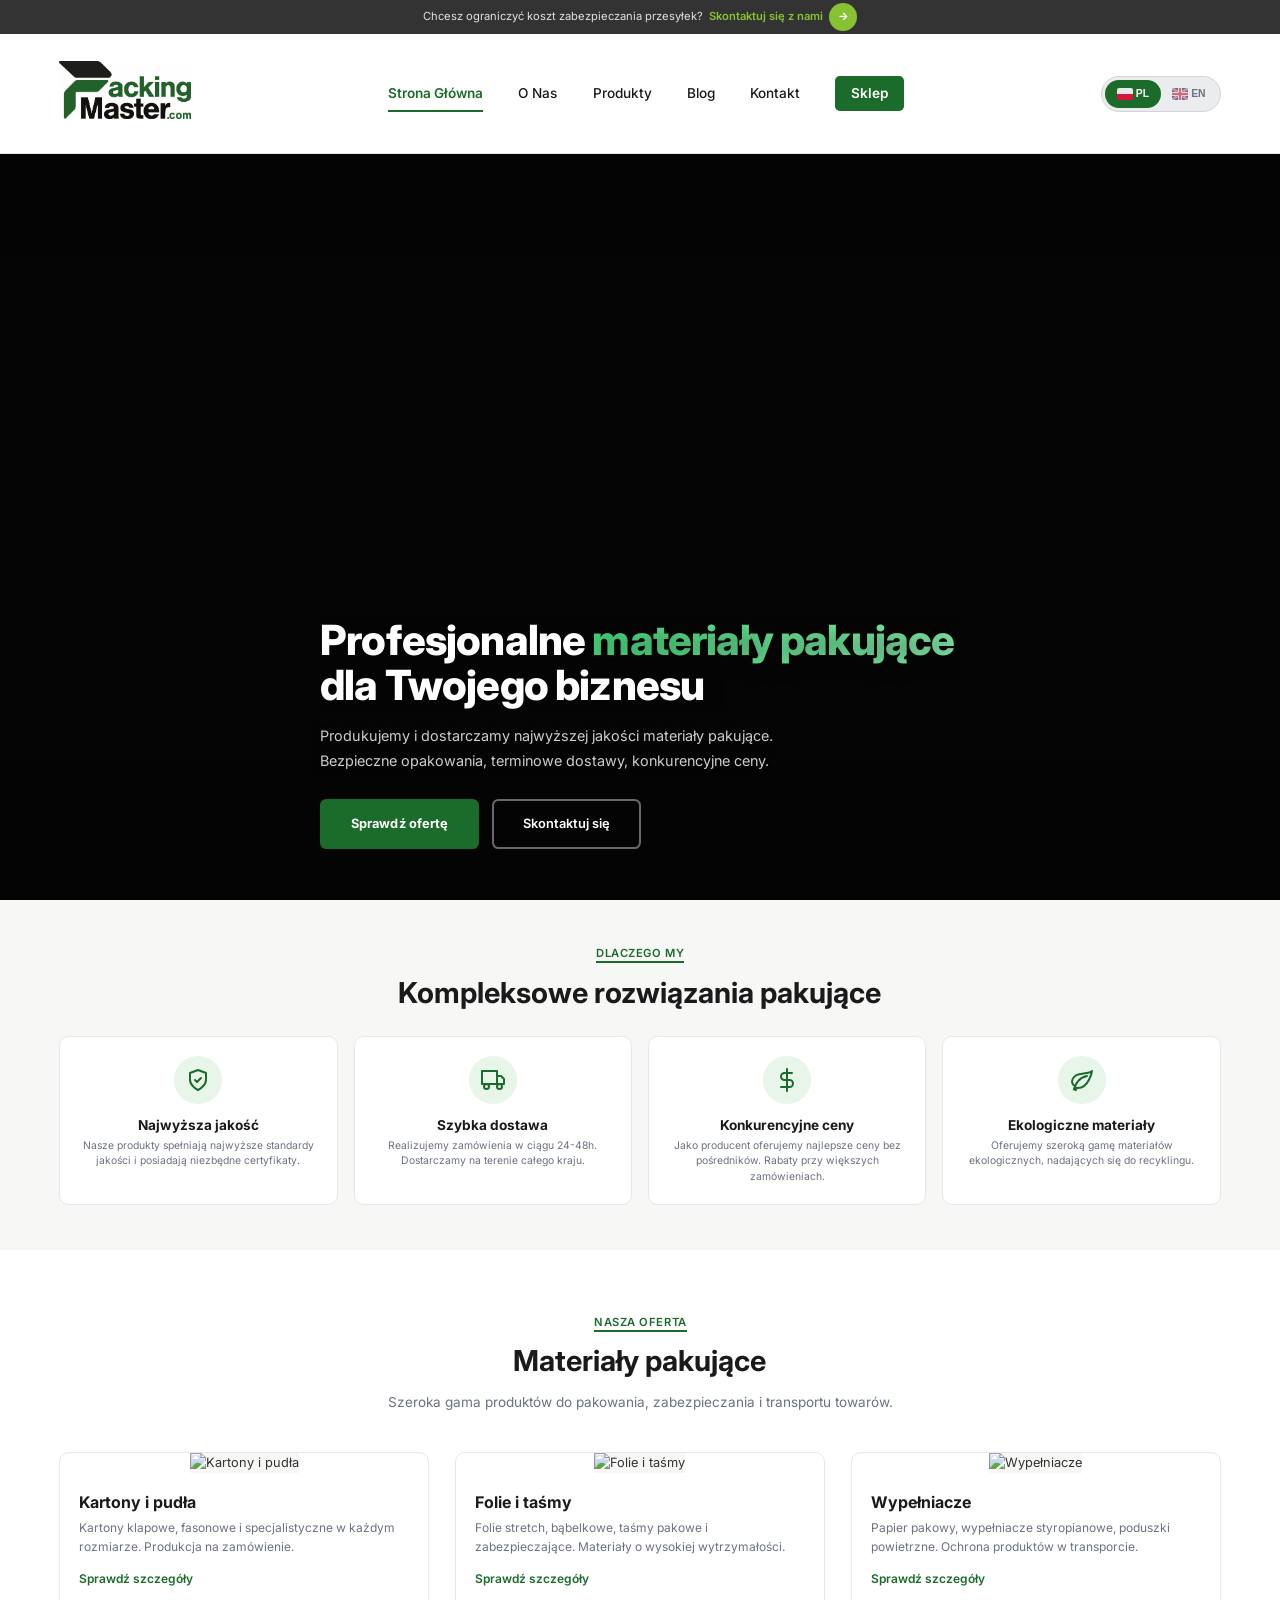
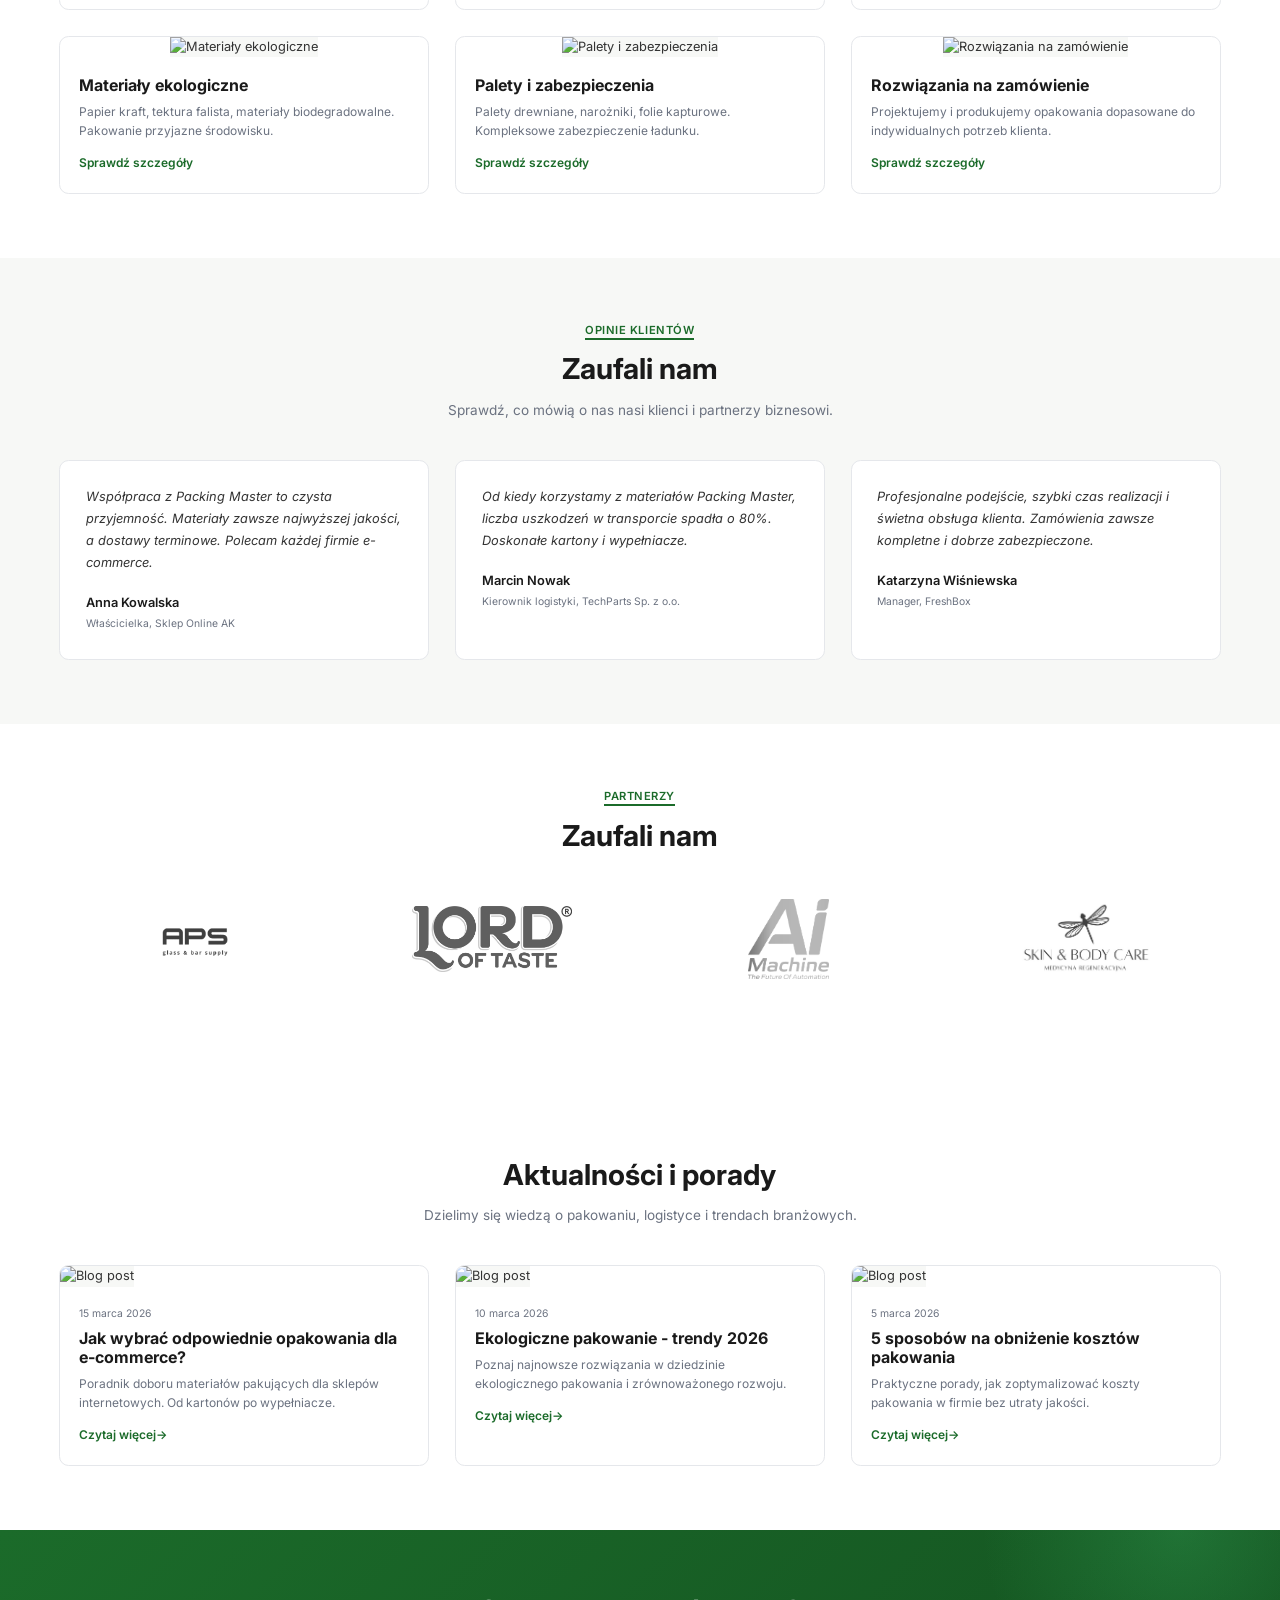
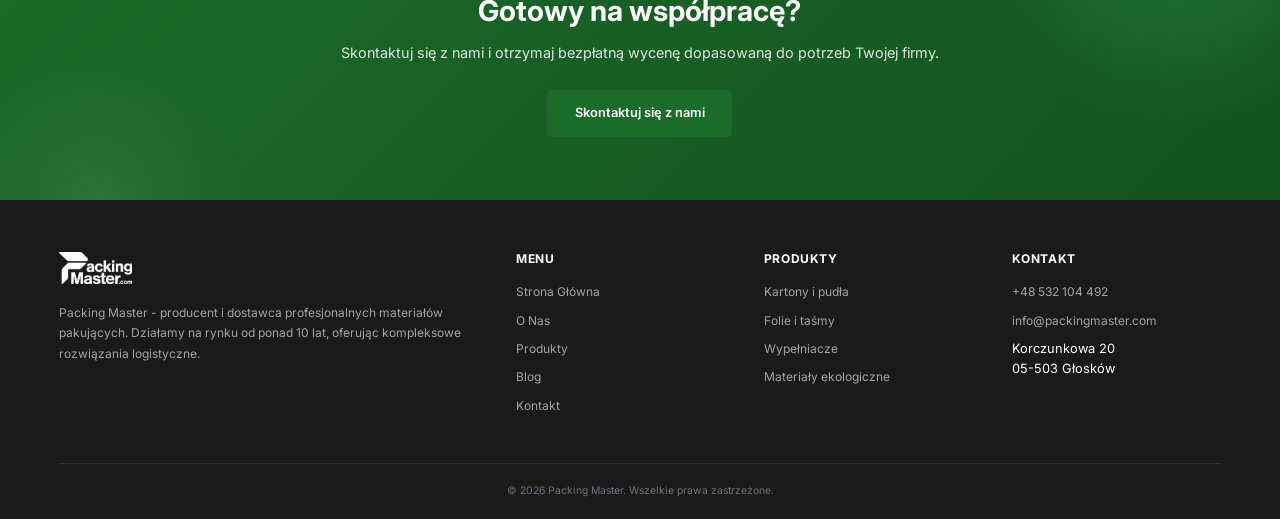
==== index.html @ 634464a8 "Add favicon, update partner logos, and remove extra blog posts - Add MałeLogo.png as favicon across " ====
<!DOCTYPE html>
<html lang="pl">
<head>
  <meta charset="UTF-8">
  <meta name="viewport" content="width=device-width, initial-scale=1.0">
  <title>Packing Master - Profesjonalne materiały pakujące</title>
  <meta name="description" content="Packing Master - producent i dostawca profesjonalnych materiałów pakujących. Kartony, folie, taśmy, wypełniacze i materiały ekologiczne. Szybka dostawa w całej Polsce.">
  <meta name="keywords" content="materiały pakujące, kartony, folie stretch, taśmy pakowe, wypełniacze, opakowania ekologiczne, producent opakowań">
  <meta name="robots" content="index, follow">
  <link rel="canonical" href="https://packingmaster.com/">

  <!-- Open Graph -->
  <meta property="og:type" content="website">
  <meta property="og:title" content="Packing Master - Profesjonalne materiały pakujące">
  <meta property="og:description" content="Producent i dostawca profesjonalnych materiałów pakujących. Kartony, folie, taśmy, wypełniacze. Szybka dostawa w całej Polsce.">
  <meta property="og:url" content="https://packingmaster.com/">
  <meta property="og:site_name" content="Packing Master">
  <meta property="og:image" content="https://packingmaster.com/images/og-image.jpg">
  <meta property="og:locale" content="pl_PL">

  <!-- Twitter Card -->
  <meta name="twitter:card" content="summary_large_image">
  <meta name="twitter:title" content="Packing Master - Profesjonalne materiały pakujące">
  <meta name="twitter:description" content="Producent i dostawca profesjonalnych materiałów pakujących. Kartony, folie, taśmy, wypełniacze.">

  <!-- Favicon -->
  <link rel="icon" type="image/png" href="images/MałeLogo.png">

  <!-- Google Fonts -->
  <link rel="preconnect" href="https://fonts.googleapis.com">
  <link rel="preconnect" href="https://fonts.gstatic.com" crossorigin>
  <link href="https://fonts.googleapis.com/css2?family=Inter:wght@300;400;500;600;700;800&display=swap" rel="stylesheet">

  <!-- Styles -->
  <link rel="stylesheet" href="css/style.css">

  <!-- Structured Data -->
  <script type="application/ld+json">
  {
    "@context": "https://schema.org",
    "@type": "Organization",
    "name": "Packing Master",
    "url": "https://packingmaster.com",
    "logo": "https://packingmaster.com/images/logo.jpg",
    "description": "Producent i dostawca profesjonalnych materiałów pakujących.",
    "address": {
      "@type": "PostalAddress",
      "streetAddress": "Korczunkowa 20",
      "postalCode": "05-503",
      "addressLocality": "Głosków",
      "addressCountry": "PL"
    },
    "contactPoint": {
      "@type": "ContactPoint",
      "telephone": "+48-532-104-492",
      "contactType": "customer service",
      "availableLanguage": ["Polish", "English"]
    },
    "sameAs": []
  }
  </script>
</head>
<body>

<!-- Page Loader -->
<div class="page-loader">
  <div class="page-loader__inner">
    <img src="images/logo.jpg" alt="Loading..." class="page-loader__logo">
    <div class="page-loader__bar"></div>
  </div>
</div>
<div class="scroll-progress"></div>

  <!-- Top Bar -->
  <div class="topbar">
    <div class="container">
      <p><span class="topbar__text" data-i18n="topbar.text">Chcesz ograniczyć koszt zabezpieczania przesyłek?</span> <a href="contact.html" class="topbar__cta" data-i18n="topbar.cta">Skontaktuj się z nami</a> <a href="contact.html" class="topbar__arrow">→</a></p>
    </div>
  </div>

  <!-- ========== HEADER ========== -->
  <header class="header">
    <div class="container">
      <a href="index.html" class="header__logo">
        <img src="images/logo.jpg" alt="Packing Master">
      </a>
      <nav class="header__nav">
        <a href="index.html" class="active" data-i18n="nav.home">Strona Główna</a>
        <a href="about.html" data-i18n="nav.about">O Nas</a>
        <a href="products.html" data-i18n="nav.products">Produkty</a>
        <a href="blog.html" data-i18n="nav.blog">Blog</a>
        <a href="contact.html" data-i18n="nav.contact">Kontakt</a>
        <a href="https://packingmaster.com" target="_blank" rel="noopener" data-i18n="nav.shop" class="header__nav-shop">Sklep</a>
      </nav>
      <div class="header__actions">
        <div class="lang-switcher">
          <div class="lang-switcher__track" data-active="pl">
            <div class="lang-switcher__indicator"></div>
            <button class="lang-switcher__option active" data-lang="pl">
              <svg class="lang-switcher__flag" viewBox="0 0 16 12"><rect width="16" height="6" fill="#E8E8E8"/><rect y="6" width="16" height="6" fill="#DC143C"/></svg> PL
            </button>
            <button class="lang-switcher__option" data-lang="en">
              <svg class="lang-switcher__flag" viewBox="0 0 16 12"><rect width="16" height="12" fill="#012169"/><path d="M0 0L16 12M16 0L0 12" stroke="#fff" stroke-width="2"/><path d="M0 0L16 12M16 0L0 12" stroke="#C8102E" stroke-width="1.2"/><path d="M8 0V12M0 6H16" stroke="#fff" stroke-width="4"/><path d="M8 0V12M0 6H16" stroke="#C8102E" stroke-width="2.5"/></svg> EN
            </button>
          </div>
        </div>
      </div>
      <button class="hamburger" aria-label="Menu">
        <span></span><span></span><span></span>
      </button>
    </div>
  </header>
  <nav class="mobile-nav">
    <a href="index.html" data-i18n="nav.home">Strona Główna</a>
    <a href="about.html" data-i18n="nav.about">O Nas</a>
    <a href="products.html" data-i18n="nav.products">Produkty</a>
    <a href="blog.html" data-i18n="nav.blog">Blog</a>
    <a href="contact.html" data-i18n="nav.contact">Kontakt</a>
    <a href="https://packingmaster.com" target="_blank" rel="noopener" data-i18n="nav.shop" class="mobile-nav__shop">Sklep</a>
    <div class="lang-switcher">
      <div class="lang-switcher__track" data-active="pl">
        <div class="lang-switcher__indicator"></div>
        <button class="lang-switcher__option active" data-lang="pl">
          <svg class="lang-switcher__flag" viewBox="0 0 16 12"><rect width="16" height="6" fill="#E8E8E8"/><rect y="6" width="16" height="6" fill="#DC143C"/></svg> PL
        </button>
        <button class="lang-switcher__option" data-lang="en">
          <svg class="lang-switcher__flag" viewBox="0 0 16 12"><rect width="16" height="12" fill="#012169"/><path d="M0 0L16 12M16 0L0 12" stroke="#fff" stroke-width="2"/><path d="M0 0L16 12M16 0L0 12" stroke="#C8102E" stroke-width="1.2"/><path d="M8 0V12M0 6H16" stroke="#fff" stroke-width="4"/><path d="M8 0V12M0 6H16" stroke="#C8102E" stroke-width="2.5"/></svg> EN
        </button>
      </div>
    </div>
  </nav>

  <main>

    <!-- ========== HERO ========== -->
    <section class="hero hero--video">
      <div class="hero__video-bg">
        <video autoplay muted loop playsinline>
          <source src="Timeline 1.mp4" type="video/mp4">
        </video>
      </div>
      <div class="hero__overlay"></div>
      <div class="container hero__container">
        <div class="hero__content">
          <h1 data-i18n="hero.title">Profesjonalne <span>materiały pakujące</span> dla Twojego biznesu</h1>
          <p data-i18n="hero.subtitle">Produkujemy i dostarczamy najwyższej jakości materiały pakujące. Bezpieczne opakowania, terminowe dostawy, konkurencyjne ceny.</p>
          <div class="hero__buttons">
            <a href="products.html" class="btn btn-primary" data-i18n="hero.cta1">Sprawdź ofertę</a>
            <a href="contact.html" class="btn btn-outline" data-i18n="hero.cta2">Skontaktuj się</a>
          </div>
        </div>
      </div>
    </section>

    <!-- ========== BENEFITS ========== -->
    <section class="benefits">
      <div class="container">
        <span class="section-label" data-i18n="benefits.label" data-animate="fade-up">Dlaczego my</span>
        <h2 data-i18n="benefits.title" data-animate="fade-up" data-delay="100">Kompleksowe rozwiązania pakujące</h2>
        <div class="benefits__grid" data-stagger>
          <div class="benefit-card">
            <div class="benefit-card__icon">
              <svg width="24" height="24" viewBox="0 0 24 24" fill="none" stroke="currentColor" stroke-width="2" stroke-linecap="round" stroke-linejoin="round">
                <path d="M12 22s8-4 8-10V5l-8-3-8 3v7c0 6 8 10 8 10z"/>
                <path d="M9 12l2 2 4-4"/>
              </svg>
            </div>
            <h3 data-i18n="benefits.1.title">Najwyższa jakość</h3>
            <p data-i18n="benefits.1.desc">Produkty spełniające najwyższe standardy z niezbędnymi certyfikatami.</p>
          </div>
          <div class="benefit-card">
            <div class="benefit-card__icon">
              <svg width="24" height="24" viewBox="0 0 24 24" fill="none" stroke="currentColor" stroke-width="2" stroke-linecap="round" stroke-linejoin="round">
                <rect x="1" y="3" width="15" height="13"/>
                <polygon points="16 8 20 8 23 11 23 16 16 16 16 8"/>
                <circle cx="5.5" cy="18.5" r="2.5"/>
                <circle cx="18.5" cy="18.5" r="2.5"/>
              </svg>
            </div>
            <h3 data-i18n="benefits.2.title">Szybka dostawa</h3>
            <p data-i18n="benefits.2.desc">Realizacja zamówień w 24-48h. Dostawa na terenie całego kraju.</p>
          </div>
          <div class="benefit-card">
            <div class="benefit-card__icon">
              <svg width="24" height="24" viewBox="0 0 24 24" fill="none" stroke="currentColor" stroke-width="2" stroke-linecap="round" stroke-linejoin="round">
                <line x1="12" y1="1" x2="12" y2="23"/>
                <path d="M17 5H9.5a3.5 3.5 0 000 7h5a3.5 3.5 0 010 7H6"/>
              </svg>
            </div>
            <h3 data-i18n="benefits.3.title">Konkurencyjne ceny</h3>
            <p data-i18n="benefits.3.desc">Najlepsze ceny bez pośredników. Rabaty przy większych zamówieniach.</p>
          </div>
          <div class="benefit-card">
            <div class="benefit-card__icon">
              <svg width="24" height="24" viewBox="0 0 24 24" fill="none" stroke="currentColor" stroke-width="2" stroke-linecap="round" stroke-linejoin="round">
                <path d="M17 8C8 10 5.9 16.17 3.82 21.34l1.89.66.95-2.3c.48.17.98.3 1.34.3C19 20 22 3 22 3c-1 2-8 2.25-13 3.25S2 11.5 2 13.5s1.75 3.75 1.75 3.75"/>
              </svg>
            </div>
            <h3 data-i18n="benefits.4.title">Ekologiczne materiały</h3>
            <p data-i18n="benefits.4.desc">Szeroka gama materiałów ekologicznych, nadających się do recyklingu.</p>
          </div>
        </div>
      </div>
    </section>

    <!-- ========== PRODUCTS ========== -->
    <section class="products">
      <div class="container">
        <span class="section-label" data-i18n="products.label" data-animate="fade-up">Nasza oferta</span>
        <h2 data-i18n="products.title" data-animate="fade-up" data-delay="100">Materiały pakujące</h2>
        <p class="section-subtitle" data-i18n="products.subtitle" data-animate="fade-up" data-delay="200">Szeroka gama produktów do pakowania, zabezpieczania i transportu towarów.</p>
        <div class="products__grid" data-stagger>
          <div class="product-card">
            <img src="images/kartony.png" alt="Kartony i pudła" loading="lazy">
            <div class="product-card__content">
              <h3 data-i18n="products.1.title">Kartony i pudła</h3>
              <p data-i18n="products.1.desc">Kartony klapowe, fasonowe i specjalistyczne w każdym rozmiarze. Produkcja na zamówienie.</p>
              <a href="https://packingmaster.com" target="_blank" rel="noopener" class="product-card__link" data-i18n="products.more">Sprawdź szczegóły</a>
            </div>
          </div>
          <div class="product-card">
            <img src="images/folie-tasmy.png" alt="Folie i taśmy" loading="lazy">
            <div class="product-card__content">
              <h3 data-i18n="products.2.title">Folie i taśmy</h3>
              <p data-i18n="products.2.desc">Folie stretch, bąbelkowe, taśmy pakowe i zabezpieczające. Materiały o wysokiej wytrzymałości.</p>
              <a href="https://packingmaster.com" target="_blank" rel="noopener" class="product-card__link" data-i18n="products.more">Sprawdź szczegóły</a>
            </div>
          </div>
          <div class="product-card">
            <img src="images/wypelniacze.png" alt="Wypełniacze" loading="lazy">
            <div class="product-card__content">
              <h3 data-i18n="products.3.title">Wypełniacze</h3>
              <p data-i18n="products.3.desc">Papier pakowy, wypełniacze styropianowe, poduszki powietrzne. Ochrona produktów w transporcie.</p>
              <a href="https://packingmaster.com" target="_blank" rel="noopener" class="product-card__link" data-i18n="products.more">Sprawdź szczegóły</a>
            </div>
          </div>
          <div class="product-card">
            <img src="images/eko.png" alt="Materiały ekologiczne" loading="lazy">
            <div class="product-card__content">
              <h3 data-i18n="products.4.title">Materiały ekologiczne</h3>
              <p data-i18n="products.4.desc">Papier kraft, tektura falista, materiały biodegradowalne. Pakowanie przyjazne środowisku.</p>
              <a href="https://packingmaster.com" target="_blank" rel="noopener" class="product-card__link" data-i18n="products.more">Sprawdź szczegóły</a>
            </div>
          </div>
          <div class="product-card">
            <img src="images/palety.png" alt="Palety i zabezpieczenia" loading="lazy">
            <div class="product-card__content">
              <h3 data-i18n="products.5.title">Palety i zabezpieczenia</h3>
              <p data-i18n="products.5.desc">Palety drewniane, narożniki, folie kapturowe. Kompleksowe zabezpieczenie ładunku.</p>
              <a href="https://packingmaster.com" target="_blank" rel="noopener" class="product-card__link" data-i18n="products.more">Sprawdź szczegóły</a>
            </div>
          </div>
          <div class="product-card">
            <img src="images/custom.png" alt="Rozwiązania na zamówienie" loading="lazy">
            <div class="product-card__content">
              <h3 data-i18n="products.6.title">Rozwiązania na zamówienie</h3>
              <p data-i18n="products.6.desc">Projektujemy i produkujemy opakowania dopasowane do indywidualnych potrzeb klienta.</p>
              <a href="https://packingmaster.com" target="_blank" rel="noopener" class="product-card__link" data-i18n="products.more">Sprawdź szczegóły</a>
            </div>
          </div>
        </div>
      </div>
    </section>

    <!-- ========== TESTIMONIALS ========== -->
    <section class="testimonials">
      <div class="container">
        <span class="section-label" data-i18n="testimonials.label" data-animate="fade-up">Opinie klientów</span>
        <h2 data-i18n="testimonials.title" data-animate="fade-up" data-delay="100">Zaufali nam</h2>
        <p class="section-subtitle" data-i18n="testimonials.subtitle" data-animate="fade-up" data-delay="200">Sprawdź, co mówią o nas nasi klienci i partnerzy biznesowi.</p>
        <div class="testimonials__grid" data-stagger>
          <div class="testimonial-card">
            <p class="testimonial-card__text" data-i18n="testimonials.1.text">Współpraca z Packing Master to czysta przyjemność. Materiały zawsze najwyższej jakości, a dostawy terminowe. Polecam każdej firmie e-commerce.</p>
            <div class="testimonial-card__author">
              <div>
                <strong data-i18n="testimonials.1.name">Anna Kowalska</strong>
                <span data-i18n="testimonials.1.role">Właścicielka, Sklep Online AK</span>
              </div>
            </div>
          </div>
          <div class="testimonial-card">
            <p class="testimonial-card__text" data-i18n="testimonials.2.text">Od kiedy korzystamy z materiałów Packing Master, liczba uszkodzeń w transporcie spadła o 80%. Doskonałe kartony i wypełniacze.</p>
            <div class="testimonial-card__author">
              <div>
                <strong data-i18n="testimonials.2.name">Marcin Nowak</strong>
                <span data-i18n="testimonials.2.role">Kierownik logistyki, TechParts Sp. z o.o.</span>
              </div>
            </div>
          </div>
          <div class="testimonial-card">
            <p class="testimonial-card__text" data-i18n="testimonials.3.text">Profesjonalne podejście, szybki czas realizacji i świetna obsługa klienta. Zamówienia zawsze kompletne i dobrze zabezpieczone.</p>
            <div class="testimonial-card__author">
              <div>
                <strong data-i18n="testimonials.3.name">Katarzyna Wiśniewska</strong>
                <span data-i18n="testimonials.3.role">Manager, FreshBox</span>
              </div>
            </div>
          </div>
        </div>
      </div>
    </section>

    <!-- ========== PARTNERS ========== -->
    <section class="partners">
      <div class="container">
        <span class="section-label" data-i18n="partners.label" data-animate="fade-up">Partnerzy</span>
        <h2 data-i18n="partners.title" data-animate="fade-up" data-delay="100">Zaufali nam</h2>
        <div class="partners__grid" data-stagger>
          <div class="partner-logo"><img src="images/logopartner.png" alt="APS Glass & Bar Supply"></div>
          <div class="partner-logo"><img src="images/logopartner2.jpg" alt="Lord of Taste"></div>
          <div class="partner-logo"><img src="images/logopartner3.png" alt="Ai Machine"></div>
          <div class="partner-logo"><img src="images/logopartner4.jpg" alt="Skin & Body Care"></div>
        </div>
      </div>
    </section>

    <!-- ========== BLOG ========== -->
    <section class="blog-preview">
      <div class="container">
        <span class="section-label" data-i18n="blog.label" data-animate="fade-up">Blog</span>
        <h2 data-i18n="blog.title" data-animate="fade-up" data-delay="100">Aktualności i porady</h2>
        <p class="section-subtitle" data-i18n="blog.subtitle" data-animate="fade-up" data-delay="200">Dzielimy się wiedzą o pakowaniu, logistyce i trendach branżowych.</p>
        <div class="blog-preview__grid" data-stagger>
          <article class="blog-card">
            <img src="https://placehold.co/600x400/1A1A1A/ffffff?text=Blog+1" alt="Blog post" loading="lazy">
            <div class="blog-card__content">
              <span class="blog-card__date" data-i18n="blog.1.date">15 marca 2026</span>
              <h3 data-i18n="blog.1.title">Jak wybrać odpowiednie opakowania dla e-commerce?</h3>
              <p data-i18n="blog.1.desc">Poradnik doboru materiałów pakujących dla sklepów internetowych. Od kartonów po wypełniacze.</p>
              <a href="blog.html" class="blog-card__link" data-i18n="blog.read">Czytaj więcej</a>
            </div>
          </article>
          <article class="blog-card">
            <img src="https://placehold.co/600x400/1A1A1A/ffffff?text=Blog+2" alt="Blog post" loading="lazy">
            <div class="blog-card__content">
              <span class="blog-card__date" data-i18n="blog.2.date">10 marca 2026</span>
              <h3 data-i18n="blog.2.title">Ekologiczne pakowanie - trendy 2026</h3>
              <p data-i18n="blog.2.desc">Poznaj najnowsze rozwiązania w dziedzinie ekologicznego pakowania i zrównoważonego rozwoju.</p>
              <a href="blog.html" class="blog-card__link" data-i18n="blog.read">Czytaj więcej</a>
            </div>
          </article>
          <article class="blog-card">
            <img src="https://placehold.co/600x400/1A1A1A/ffffff?text=Blog+3" alt="Blog post" loading="lazy">
            <div class="blog-card__content">
              <span class="blog-card__date" data-i18n="blog.3.date">5 marca 2026</span>
              <h3 data-i18n="blog.3.title">5 sposobów na obniżenie kosztów pakowania</h3>
              <p data-i18n="blog.3.desc">Praktyczne porady, jak zoptymalizować koszty pakowania w firmie bez utraty jakości.</p>
              <a href="blog.html" class="blog-card__link" data-i18n="blog.read">Czytaj więcej</a>
            </div>
          </article>
        </div>
      </div>
    </section>

    <!-- ========== CTA ========== -->
    <section class="cta">
      <div class="container">
        <h2 data-i18n="cta.title" data-animate="fade-up">Gotowy na współpracę?</h2>
        <p data-i18n="cta.subtitle" data-animate="fade-up" data-delay="100">Skontaktuj się z nami i otrzymaj bezpłatną wycenę dopasowaną do potrzeb Twojej firmy.</p>
        <a href="contact.html" class="btn btn-primary" data-i18n="cta.button" data-animate="zoom-in" data-delay="200">Skontaktuj się z nami</a>
      </div>
    </section>

  </main>

  <!-- ========== FOOTER ========== -->
  <footer class="footer">
    <div class="container">
      <div class="footer__grid">
        <div class="footer__brand">
          <img src="images/Czarno-bale-logo.png" alt="Packing Master">
          <p data-i18n="footer.desc">Packing Master - producent i dostawca profesjonalnych materiałów pakujących. Działamy na rynku od ponad 10 lat, oferując kompleksowe rozwiązania logistyczne.</p>
        </div>
        <div>
          <h5 data-i18n="footer.menu">Menu</h5>
          <ul>
            <li><a href="index.html" data-i18n="nav.home">Strona Główna</a></li>
            <li><a href="about.html" data-i18n="nav.about">O Nas</a></li>
            <li><a href="products.html" data-i18n="nav.products">Produkty</a></li>
            <li><a href="blog.html" data-i18n="nav.blog">Blog</a></li>
            <li><a href="contact.html" data-i18n="nav.contact">Kontakt</a></li>
          </ul>
        </div>
        <div>
          <h5 data-i18n="footer.products">Produkty</h5>
          <ul>
            <li><a href="products.html" data-i18n="products.1.title">Kartony i pudła</a></li>
            <li><a href="products.html" data-i18n="products.2.title">Folie i taśmy</a></li>
            <li><a href="products.html" data-i18n="products.3.title">Wypełniacze</a></li>
            <li><a href="products.html" data-i18n="products.4.title">Materiały ekologiczne</a></li>
          </ul>
        </div>
        <div>
          <h5 data-i18n="footer.contact">Kontakt</h5>
          <ul>
            <li><a href="tel:+48532104492">+48 532 104 492</a></li>
            <li><a href="mailto:info@packingmaster.com">info@packingmaster.com</a></li>
            <li>Korczunkowa 20<br>05-503 Głosków</li>
          </ul>
        </div>
      </div>
      <div class="footer__bottom">
        <p data-i18n="footer.copyright">&copy; 2026 Packing Master. Wszelkie prawa zastrzeżone.</p>
      </div>
    </div>
  </footer>

  <!-- Scripts -->
  <script src="js/i18n.js?v=2"></script>
  <script src="js/main.js?v=2"></script>
</body>
</html>
---- css/style.css ----
/* ========================================
   PACKING MASTER - Custom Styles
   Color Palette from Logo:
   - Primary Green: #1B6B2A
   - Dark Green: #145220
   - Black: #1A1A1A
   - White: #FFFFFF
   - Light Gray BG: #F7F8F6
   - Medium Gray: #E5E7EB
   - Text Dark: #333333
   - Text Light: #6B7280
   ======================================== */

/* ---- Base & Reset ---- */
* {
  margin: 0;
  padding: 0;
  box-sizing: border-box;
}

html {
  font-size: 80%;
  scroll-behavior: smooth;
  scroll-padding-top: 130px;
}

body {
  font-family: 'Inter', -apple-system, BlinkMacSystemFont, 'Segoe UI', Roboto, sans-serif;
  color: #333333;
  background: #FFFFFF;
  line-height: 1.6;
}

img {
  max-width: 100%;
  height: auto;
}

a {
  text-decoration: none;
  color: inherit;
}

ul {
  list-style: none;
}

/* ---- Typography ---- */
h1, h2, h3, h4, h5, h6 {
  font-weight: 700;
  line-height: 1.2;
  color: #1A1A1A;
}

h1 { font-size: 3rem; }
h2 { font-size: 2.25rem; }
h3 { font-size: 1.5rem; }
h4 { font-size: 1.25rem; }
p { color: #6B7280; }

/* ---- Container ---- */
.container {
  max-width: 1200px;
  margin: 0 auto;
  padding: 0 1.5rem;
}

/* ---- Buttons ---- */
.btn {
  display: inline-block;
  padding: 0.875rem 2rem;
  border-radius: 0.375rem;
  font-weight: 600;
  font-size: 1rem;
  cursor: pointer;
  border: 2px solid transparent;
  transition: background-color 0.2s, color 0.2s, border-color 0.2s;
}

.btn-primary {
  background-color: #1B6B2A;
  color: #FFFFFF;
}

.btn-primary:hover {
  background-color: #145220;
}

.btn-outline {
  background-color: transparent;
  color: #1B6B2A;
  border-color: #1B6B2A;
}

.btn-outline:hover {
  background-color: #1B6B2A;
  color: #FFFFFF;
}

.btn-white {
  background-color: #FFFFFF;
  color: #1B6B2A;
}

.btn-white:hover {
  background-color: #F7F8F6;
}

/* ---- Top Bar ---- */
.topbar {
  position: fixed;
  top: 0;
  left: 0;
  right: 0;
  z-index: 1001;
  background: #333333;
  height: 34px;
  display: flex;
  align-items: center;
}

.topbar .container {
  display: flex;
  align-items: center;
  justify-content: center;
  width: 100%;
}

.topbar p {
  color: rgba(255,255,255,0.85);
  font-size: 0.875rem;
  margin: 0;
  display: flex;
  align-items: center;
  gap: 0.5rem;
}

.topbar__cta {
  color: #86C232;
  font-weight: 600;
  font-size: 0.875rem;
  transition: color 0.2s;
}

.topbar__cta:hover {
  color: #9ED654;
}

.topbar__arrow {
  display: inline-flex;
  align-items: center;
  justify-content: center;
  width: 28px;
  height: 28px;
  background: #86C232;
  border-radius: 50%;
  color: #FFFFFF;
  font-size: 0.875rem;
  font-weight: 700;
  transition: background-color 0.2s, transform 0.2s;
}

.topbar__arrow:hover {
  background: #9ED654;
  transform: scale(1.1);
}

/* ---- Header / Navigation ---- */
.header {
  position: fixed;
  top: 34px;
  left: 0;
  right: 0;
  z-index: 1000;
  background: #FFFFFF;
  border-bottom: 1px solid #E5E7EB;
  height: 96px;
  display: flex;
  align-items: center;
}

.header .container {
  display: flex;
  align-items: center;
  justify-content: space-between;
  width: 100%;
}

.header__logo img {
  height: 58px;
  width: auto;
}

.header__nav {
  display: flex;
  align-items: center;
  gap: 2.75rem;
}

.header__nav a {
  font-weight: 500;
  font-size: 1.0625rem;
  color: #1A1A1A;
  position: relative;
  padding: 0.25rem 0;
}

.header__nav a:hover {
  color: #1B6B2A;
}

.header__nav a.active {
  color: #1B6B2A;
  font-weight: 600;
}

.header__nav a.active::after {
  display: none;
}

.header__nav-shop {
  background: #1B6B2A;
  color: #FFFFFF !important;
  padding: 0.5rem 1.25rem !important;
  border-radius: 0.375rem;
  font-weight: 600 !important;
  transition: background-color 0.2s;
}

.header__nav-shop:hover {
  background: #145220;
  color: #FFFFFF !important;
}

.mobile-nav__shop {
  background: #1B6B2A;
  color: #FFFFFF !important;
  text-align: center;
  border-radius: 0.375rem;
  border-bottom: none !important;
  padding: 0.75rem 0 !important;
  font-weight: 600;
}

.header__actions {
  display: flex;
  align-items: center;
  gap: 1rem;
}

/* Language switcher - pill toggle */
.lang-switcher {
  display: flex;
  align-items: center;
}

.lang-switcher__track {
  position: relative;
  display: flex;
  align-items: center;
  width: 120px;
  height: 36px;
  background: #EAECEE;
  border-radius: 18px;
  border: 1px solid #D1D5DB;
  padding: 3px;
  transition: transform 0.15s ease;
}

.lang-switcher__track:active {
  transform: scale(0.97);
}

.lang-switcher__indicator {
  position: absolute;
  top: 3px;
  left: 3px;
  width: calc(50% - 3px);
  height: calc(100% - 6px);
  background: #1B6B2A;
  border-radius: 15px;
  transition: transform 0.3s cubic-bezier(0.16, 1, 0.3, 1);
  z-index: 1;
}

.lang-switcher__track[data-active="en"] .lang-switcher__indicator {
  transform: translateX(100%);
}

.lang-switcher__option {
  position: relative;
  z-index: 2;
  flex: 1;
  display: flex;
  align-items: center;
  justify-content: center;
  gap: 0.25rem;
  border: none;
  background: transparent;
  cursor: pointer;
  font-weight: 600;
  font-size: 0.8125rem;
  color: #6B7280;
  border-radius: 15px;
  padding: 0;
  height: 100%;
  transition: color 0.3s cubic-bezier(0.16, 1, 0.3, 1);
}

.lang-switcher__option.active {
  color: #FFFFFF;
}

.lang-switcher__flag {
  width: 16px;
  height: 12px;
  flex-shrink: 0;
  border-radius: 2px;
  overflow: hidden;
  transition: opacity 0.3s cubic-bezier(0.16, 1, 0.3, 1);
}

.lang-switcher__option:not(.active) .lang-switcher__flag {
  opacity: 0.6;
}

/* Mobile nav pill - slightly larger */
.mobile-nav .lang-switcher__track {
  width: 140px;
  height: 40px;
  border-radius: 20px;
}

.mobile-nav .lang-switcher__indicator {
  border-radius: 17px;
}

.mobile-nav .lang-switcher__option {
  font-size: 0.875rem;
  border-radius: 17px;
}

/* Hamburger */
.hamburger {
  display: none;
  flex-direction: column;
  gap: 5px;
  cursor: pointer;
  background: none;
  border: none;
  padding: 0.5rem;
}

.hamburger span {
  width: 24px;
  height: 2px;
  background: #1A1A1A;
  transition: transform 0.2s, opacity 0.2s;
}

.hamburger.active span:nth-child(1) { transform: translateY(7px) rotate(45deg); }
.hamburger.active span:nth-child(2) { opacity: 0; }
.hamburger.active span:nth-child(3) { transform: translateY(-7px) rotate(-45deg); }

/* Mobile nav */
.mobile-nav {
  display: none;
  position: fixed;
  top: 130px;
  left: 0;
  right: 0;
  bottom: 0;
  background: #FFFFFF;
  z-index: 999;
  padding: 2rem 1.5rem;
  flex-direction: column;
  gap: 1.5rem;
}

.mobile-nav.open {
  display: flex;
}

.mobile-nav a {
  font-size: 1.125rem;
  font-weight: 500;
  color: #333333;
  padding: 0.75rem 0;
  border-bottom: 1px solid #E5E7EB;
}

.mobile-nav a:hover {
  color: #1B6B2A;
}

/* ---- Hero Section ---- */
.hero {
  margin-top: 130px;
  min-height: calc(100vh - 130px);
  display: flex;
  align-items: flex-end;
  position: relative;
  overflow: hidden;
  background: linear-gradient(135deg, #0a0a0a 0%, #1A1A1A 50%, #1B6B2A 100%);
}

/* Hero video background */
.hero__video-bg {
  position: absolute;
  inset: 0;
  z-index: 0;
  overflow: hidden;
}

.hero__video-bg video {
  width: 100%;
  height: 100%;
  object-fit: cover;
}

.hero--video {
  background: #0a0a0a;
}

.hero__overlay {
  position: absolute;
  inset: 0;
  background: rgba(0, 0, 0, 0.55);
  z-index: 1;
}

.hero__bg {
  position: absolute;
  inset: 0;
  z-index: 0;
}

.hero__bg img {
  width: 100%;
  height: 100%;
  object-fit: cover;
}

.hero__container {
  display: flex;
  align-items: flex-end;
  min-height: calc(100vh - 130px);
  padding-bottom: 4rem;
}

.hero__content {
  position: relative;
  z-index: 2;
  max-width: 640px;
  color: #FFFFFF;
}

.hero__content h1 {
  color: #FFFFFF;
  font-size: 3.25rem;
  margin-bottom: 1.25rem;
  line-height: 1.08;
  font-weight: 800;
  letter-spacing: -0.02em;
  text-shadow: 0 2px 20px rgba(0, 0, 0, 0.4);
}

.hero__content h1 span {
  color: #4ADE80;
}

.hero__content p {
  color: rgba(255,255,255,0.8);
  font-size: 1.125rem;
  margin-bottom: 2rem;
  line-height: 1.7;
  max-width: 520px;
  text-shadow: 0 1px 8px rgba(0, 0, 0, 0.3);
}

.hero__buttons {
  display: flex;
  gap: 1rem;
  flex-wrap: wrap;
}

.hero__buttons .btn-primary {
  padding: 1rem 2.25rem;
  font-size: 1rem;
  border-radius: 0.5rem;
  font-weight: 700;
  letter-spacing: 0.01em;
}

.hero__buttons .btn-outline {
  padding: 1rem 2.25rem;
  font-size: 1rem;
  border-radius: 0.5rem;
  font-weight: 600;
  border-width: 2px;
}

/* ---- Section Base ---- */
.section {
  padding: 5rem 0;
}

.section--gray {
  background-color: #F7F8F6;
}

.section__header {
  text-align: center;
  margin-bottom: 3.5rem;
}

.section__header h2 {
  margin-bottom: 1rem;
}

.section__header p {
  max-width: 600px;
  margin: 0 auto;
  font-size: 1.0625rem;
}

.section__label {
  display: inline-block;
  color: #1B6B2A;
  font-weight: 600;
  font-size: 0.875rem;
  text-transform: uppercase;
  letter-spacing: 0.05em;
  margin-bottom: 0.5rem;
}

/* ---- Cards Grid ---- */
.grid-2 { display: grid; grid-template-columns: repeat(2, 1fr); gap: 2rem; }
.grid-3 { display: grid; grid-template-columns: repeat(3, 1fr); gap: 2rem; }
.grid-4 { display: grid; grid-template-columns: repeat(4, 1fr); gap: 2rem; }

/* ---- Benefit Items (legacy) ---- */

/* ---- Product Card ---- */
.product-card {
  background: #FFFFFF;
  border: 1px solid #E5E7EB;
  border-radius: 0.75rem;
  overflow: hidden;
}

.product-card__image {
  width: 100%;
  height: 176px;
  overflow: hidden;
  background: #F7F8F6;
}

.product-card__image img {
  width: 100%;
  height: 100%;
  object-fit: cover;
}

.product-card__body {
  padding: 1.5rem;
}

.product-card__body h4 {
  margin-bottom: 0.5rem;
}

.product-card__body p {
  font-size: 0.9375rem;
  margin-bottom: 1rem;
}

/* ---- Testimonial Card ---- */
.testimonial-card {
  background: #FFFFFF;
  border: 1px solid #E5E7EB;
  border-radius: 0.75rem;
  padding: 2rem;
}

.testimonial-card__stars {
  color: #F59E0B;
  margin-bottom: 1rem;
  font-size: 1.125rem;
}

.testimonial-card__text {
  font-style: italic;
  margin-bottom: 1.5rem;
  color: #333333;
  line-height: 1.7;
}

.testimonial-card__author {
  display: flex;
  align-items: center;
  gap: 0.75rem;
}

.testimonial-card__avatar {
  width: 36px;
  height: 36px;
  border-radius: 50%;
  background: #E8F5E9;
  display: flex;
  align-items: center;
  justify-content: center;
  font-weight: 700;
  color: #1B6B2A;
  font-size: 0.875rem;
}

.testimonial-card__name {
  font-weight: 600;
  color: #1A1A1A;
}

.testimonial-card__role {
  font-size: 0.8125rem;
  color: #6B7280;
}

/* ---- Partners ---- */
.partners-grid {
  display: grid;
  grid-template-columns: repeat(5, 1fr);
  gap: 2rem;
  align-items: center;
}

.partner-logo {
  height: 120px;
  padding: 1rem;
  display: flex;
  align-items: center;
  justify-content: center;
  opacity: 0.75;
  filter: grayscale(100%);
  transition: opacity 0.2s, filter 0.2s;
}

.partner-logo:hover {
  opacity: 1;
  filter: grayscale(0%);
}

.partner-logo img {
  max-height: 80px;
  max-width: 160px;
  object-fit: contain;
}

/* ---- Blog Card ---- */
.blog-card {
  background: #FFFFFF;
  border: 1px solid #E5E7EB;
  border-radius: 0.75rem;
  overflow: hidden;
}

.blog-card__image {
  width: 100%;
  height: 200px;
  overflow: hidden;
  background: #F7F8F6;
}

.blog-card__image img {
  width: 100%;
  height: 100%;
  object-fit: cover;
}

.blog-card__body {
  padding: 1.5rem;
}

.blog-card__date {
  font-size: 0.8125rem;
  color: #6B7280;
  margin-bottom: 0.5rem;
}

.blog-card__body h4 {
  margin-bottom: 0.5rem;
}

.blog-card__body p {
  font-size: 0.9375rem;
  margin-bottom: 1rem;
}

/* ---- CTA Section ---- */
.cta-section {
  background: linear-gradient(135deg, #1B6B2A 0%, #145220 100%);
  color: #FFFFFF;
  text-align: center;
  padding: 5rem 0;
}

.cta-section h2 {
  color: #FFFFFF;
  margin-bottom: 1rem;
}

.cta-section p {
  color: rgba(255,255,255,0.85);
  max-width: 600px;
  margin: 0 auto 2rem;
  font-size: 1.125rem;
}

/* ---- FAQ ---- */
.faq-item {
  border: 1px solid #E5E7EB;
  border-radius: 0.75rem;
  margin-bottom: 0.75rem;
  overflow: hidden;
}

.faq-item__question {
  display: flex;
  justify-content: space-between;
  align-items: center;
  padding: 1.25rem 1.5rem;
  cursor: pointer;
  background: #FFFFFF;
  border: none;
  width: 100%;
  text-align: left;
  font-size: 1rem;
  font-weight: 600;
  color: #1A1A1A;
}

.faq-item__question:hover {
  background: #F7F8F6;
}

.faq-item__icon {
  font-size: 1.25rem;
  color: #1B6B2A;
  transition: transform 0.2s;
}

.faq-item.open .faq-item__icon {
  transform: rotate(45deg);
}

.faq-item__answer {
  max-height: 0;
  overflow: hidden;
  transition: max-height 0.3s ease;
}

.faq-item.open .faq-item__answer {
  max-height: 500px;
}

.faq-item__answer p {
  padding: 0 1.5rem 1.25rem;
  font-size: 0.9375rem;
  line-height: 1.7;
}

/* ---- Contact Form ---- */
.contact-form {
  display: grid;
  gap: 1.25rem;
}

.form-group {
  display: flex;
  flex-direction: column;
  gap: 0.375rem;
}

.form-group label {
  font-weight: 600;
  font-size: 0.875rem;
  color: #1A1A1A;
}

.form-group input,
.form-group textarea,
.form-group select {
  padding: 0.75rem 1rem;
  border: 1px solid #E5E7EB;
  border-radius: 0.375rem;
  font-size: 1rem;
  font-family: inherit;
  color: #333333;
  background: #FFFFFF;
  transition: border-color 0.2s;
}

.form-group input:focus,
.form-group textarea:focus,
.form-group select:focus {
  outline: none;
  border-color: #1B6B2A;
  box-shadow: 0 0 0 3px rgba(27, 107, 42, 0.1);
}

.form-group textarea {
  resize: vertical;
  min-height: 120px;
}

.form-row {
  display: grid;
  grid-template-columns: 1fr 1fr;
  gap: 1.25rem;
}

/* ---- Contact Info ---- */
.contact-info {
  display: flex;
  flex-direction: column;
  gap: 1.5rem;
}

.contact-info__item {
  display: flex;
  gap: 1rem;
  align-items: flex-start;
}

.contact-info__icon {
  width: 36px;
  height: 36px;
  background: #E8F5E9;
  border-radius: 0.5rem;
  display: flex;
  align-items: center;
  justify-content: center;
  color: #1B6B2A;
  flex-shrink: 0;
}

.contact-info__icon svg {
  width: 20px;
  height: 20px;
}

.contact-info__text h4 {
  font-size: 0.9375rem;
  margin-bottom: 0.25rem;
}

.contact-info__text p {
  font-size: 0.9375rem;
}

/* ---- Map ---- */
.map-wrapper {
  border-radius: 0.75rem;
  overflow: hidden;
  border: 1px solid #E5E7EB;
  height: 350px;
}

.map-wrapper iframe {
  width: 100%;
  height: 100%;
  border: 0;
}

/* ---- Gallery ---- */
.gallery-grid {
  display: grid;
  grid-template-columns: repeat(3, 1fr);
  gap: 1rem;
}

.gallery-item {
  border-radius: 0.75rem;
  overflow: hidden;
  height: 250px;
  background: #F7F8F6;
}

.gallery-item img {
  width: 100%;
  height: 100%;
  object-fit: cover;
}

/* ---- Footer ---- */
.footer {
  background: #1A1A1A;
  color: #FFFFFF;
  padding: 4rem 0 0;
}

.footer__grid {
  display: grid;
  grid-template-columns: 2fr 1fr 1fr 1fr;
  gap: 3rem;
  padding-bottom: 3rem;
  border-bottom: 1px solid rgba(255,255,255,0.1);
}

.footer__brand p {
  color: rgba(255,255,255,0.6);
  margin-top: 1rem;
  font-size: 0.9375rem;
  line-height: 1.7;
}

.footer__brand img {
  height: 32px;
}

.footer h5 {
  color: #FFFFFF;
  font-size: 0.9375rem;
  margin-bottom: 1.25rem;
  text-transform: uppercase;
  letter-spacing: 0.05em;
}

.footer ul li {
  margin-bottom: 0.625rem;
}

.footer ul li a {
  color: rgba(255,255,255,0.6);
  font-size: 0.9375rem;
  transition: color 0.2s;
}

.footer ul li a:hover {
  color: #4ADE80;
}

.footer__social {
  display: flex;
  gap: 0.75rem;
  margin-top: 1rem;
}

.footer__social a {
  width: 40px;
  height: 40px;
  background: rgba(255,255,255,0.1);
  border-radius: 0.5rem;
  display: flex;
  align-items: center;
  justify-content: center;
  color: rgba(255,255,255,0.6);
  transition: background-color 0.2s, color 0.2s;
}

.footer__social a:hover {
  background: #1B6B2A;
  color: #FFFFFF;
}

.footer__bottom {
  padding: 1.5rem 0;
  text-align: center;
  color: rgba(255,255,255,0.4);
  font-size: 0.8125rem;
}

/* ---- About Page ---- */
.about-hero {
  margin-top: 130px;
  padding: 5rem 0;
  background: #F7F8F6;
}

.about-content {
  display: grid;
  grid-template-columns: 1fr 1fr;
  gap: 4rem;
  align-items: center;
}

.about-image {
  border-radius: 0.75rem;
  overflow: hidden;
  height: 400px;
  background: #E5E7EB;
}

.about-image img {
  width: 100%;
  height: 100%;
  object-fit: cover;
}

/* ---- Pricing Table ---- */
.pricing-grid {
  display: grid;
  grid-template-columns: repeat(3, 1fr);
  gap: 2rem;
}

.pricing-card {
  background: #FFFFFF;
  border: 1px solid #E5E7EB;
  border-radius: 0.75rem;
  padding: 2.5rem 2rem;
  text-align: center;
}

.pricing-card--featured {
  border-color: #1B6B2A;
  position: relative;
}

.pricing-card--featured::before {
  content: attr(data-label);
  position: absolute;
  top: -12px;
  left: 50%;
  transform: translateX(-50%);
  background: #1B6B2A;
  color: #FFFFFF;
  padding: 0.25rem 1rem;
  border-radius: 1rem;
  font-size: 0.75rem;
  font-weight: 600;
}

.pricing-card h4 {
  margin-bottom: 0.5rem;
}

.pricing-card__price {
  font-size: 2.5rem;
  font-weight: 700;
  color: #1B6B2A;
  margin: 1rem 0;
}

.pricing-card__price span {
  font-size: 1rem;
  color: #6B7280;
  font-weight: 400;
}

.pricing-card ul {
  text-align: left;
  margin: 1.5rem 0 2rem;
}

.pricing-card ul li {
  padding: 0.5rem 0;
  font-size: 0.9375rem;
  color: #333333;
  display: flex;
  align-items: center;
  gap: 0.5rem;
}

.pricing-card ul li::before {
  content: '✓';
  color: #1B6B2A;
  font-weight: 700;
}

/* ---- Page Header ---- */
.page-header {
  margin-top: 130px;
  padding: 4rem 0;
  background: #F7F8F6;
  text-align: center;
}

.page-header h1 {
  font-size: 2.5rem;
  margin-bottom: 0.75rem;
}

.page-header p {
  max-width: 600px;
  margin: 0 auto;
  font-size: 1.0625rem;
}

/* ---- Breadcrumb ---- */
.breadcrumb {
  display: flex;
  align-items: center;
  gap: 0.5rem;
  font-size: 0.875rem;
  color: #6B7280;
  margin-bottom: 1rem;
  justify-content: center;
}

.breadcrumb a {
  color: #1B6B2A;
}

.breadcrumb span {
  color: #6B7280;
}

/* ---- Responsive ---- */
@media (max-width: 1024px) {
  .grid-4 { grid-template-columns: repeat(2, 1fr); }
  .footer__grid { grid-template-columns: 1fr 1fr; gap: 2rem; }
  .pricing-grid { grid-template-columns: 1fr; max-width: 400px; margin: 0 auto; }
  .partners-grid { grid-template-columns: repeat(3, 1fr); }
}

@media (max-width: 768px) {
  h1 { font-size: 2.25rem; }
  h2 { font-size: 1.75rem; }

  .header__nav { display: none; }
  .hamburger { display: flex; }

  .hero__content h1 { font-size: 2.25rem; }
  .hero__container { padding-bottom: 3rem; min-height: auto; }

  .grid-2, .grid-3 { grid-template-columns: 1fr; }
  .form-row { grid-template-columns: 1fr; }

  .about-content { grid-template-columns: 1fr; gap: 2rem; }
  .footer__grid { grid-template-columns: 1fr; }
  .gallery-grid { grid-template-columns: repeat(2, 1fr); }
  .partners-grid { grid-template-columns: repeat(2, 1fr); }

  .hero__buttons { flex-direction: column; }
  .hero__buttons .btn { text-align: center; }
}

@media (max-width: 480px) {
  .gallery-grid { grid-template-columns: 1fr; }
  .partners-grid { grid-template-columns: repeat(2, 1fr); }
  .section { padding: 3rem 0; }
}

/* ============================================
   ADDITIONAL STYLES - Agent class name aliases
   ============================================ */

/* ---- Section label & subtitle aliases ---- */
.section-label { display: inline-block; color: #1B6B2A; font-weight: 600; font-size: 0.875rem; text-transform: uppercase; letter-spacing: 0.05em; margin-bottom: 0.5rem; }
.section-subtitle { max-width: 600px; margin: 0 auto; font-size: 1.0625rem; }
.section-header { text-align: center; margin-bottom: 3.5rem; }
.section-header h2 { margin-bottom: 1rem; }
.section-header p { max-width: 600px; margin: 0 auto; font-size: 1.0625rem; }

/* ---- Hero direct content (no wrapper) ---- */
.hero > .container { position: relative; z-index: 2; }
.hero .btn-outline { border-color: rgba(255,255,255,0.4); color: #FFFFFF; }
.hero .btn-outline:hover { background: rgba(255,255,255,0.15); border-color: #FFFFFF; }

/* ---- Benefits section ---- */
.benefits { padding: 3.5rem 0; background: #F7F8F6; text-align: center; }
.benefits h2 { margin-bottom: 2rem; }

.benefits__grid {
  display: grid;
  grid-template-columns: repeat(4, 1fr);
  gap: 1.25rem;
}

.benefit-card {
  background: #FFFFFF;
  border: 1px solid #E5E7EB;
  border-radius: 0.75rem;
  padding: 1.5rem 1.25rem;
  text-align: center;
  transition: transform 0.4s cubic-bezier(0.16, 1, 0.3, 1), box-shadow 0.4s ease;
}

.benefit-card:hover {
  transform: translateY(-6px);
  box-shadow: 0 16px 32px rgba(0, 0, 0, 0.08);
}

.benefit-card__icon {
  width: 48px;
  height: 48px;
  background: #E8F5E9;
  border-radius: 50%;
  display: flex;
  align-items: center;
  justify-content: center;
  color: #1B6B2A;
  margin: 0 auto 1rem;
  transition: background 0.3s ease, color 0.3s ease;
}

.benefit-card:hover .benefit-card__icon {
  background: #1B6B2A;
  color: #FFFFFF;
}

.benefit-card h3 {
  font-size: 1.0625rem;
  margin-bottom: 0.375rem;
}

.benefit-card p {
  font-size: 0.8125rem;
  line-height: 1.5;
  margin: 0;
}

/* ---- Products section ---- */
.products { padding: 5rem 0; text-align: center; }
.products h2 { margin-bottom: 1rem; }
.products > .container > p { max-width: 600px; margin: 0 auto 3rem; }
.products__grid { display: grid; grid-template-columns: repeat(3, 1fr); gap: 2rem; }
.products-grid .grid { display: grid; gap: 2rem; }
.grid--3 { display: grid; grid-template-columns: repeat(3, 1fr); gap: 2rem; }

/* Product card content alias and direct img */
.product-card > img { width: 100%; height: 176px; object-fit: cover; background: #F7F8F6; }
.product-card__content { padding: 1.5rem; text-align: left; }
.product-card__content h3 { margin-bottom: 0.5rem; font-size: 1.25rem; }
.product-card__content p { font-size: 0.9375rem; margin-bottom: 1rem; }
.product-card__link { display: inline-block; color: #1B6B2A; font-weight: 600; font-size: 0.9375rem; }
.product-card__link:hover { text-decoration: underline; }

/* ---- Testimonials section ---- */
.testimonials { padding: 5rem 0; background: #F7F8F6; text-align: center; }
.testimonials h2 { margin-bottom: 1rem; }
.testimonials > .container > p { max-width: 600px; margin: 0 auto 3rem; }
.testimonials__grid { display: grid; grid-template-columns: repeat(3, 1fr); gap: 2rem; text-align: left; }
.testimonial-card__author strong { display: block; font-weight: 600; color: #1A1A1A; }
.testimonial-card__author span { font-size: 0.8125rem; color: #6B7280; }

/* ---- Partners section ---- */
.partners { padding: 5rem 0; text-align: center; }
.partners h2 { margin-bottom: 2rem; }
.partners__grid { display: grid; grid-template-columns: repeat(4, 1fr); gap: 2rem; align-items: center; justify-items: center; }
.partner-logo { font-weight: 600; color: #9CA3AF; font-size: 0.9375rem; }

/* ---- Blog preview section ---- */
.blog-preview { padding: 5rem 0; text-align: center; }
.blog-preview h2 { margin-bottom: 1rem; }
.blog-preview > .container > p { max-width: 600px; margin: 0 auto 3rem; }
.blog-preview__grid { display: grid; grid-template-columns: repeat(3, 1fr); gap: 2rem; text-align: left; }

/* Blog card content alias and direct img */
.blog-card > img { width: 100%; height: 200px; object-fit: cover; background: #F7F8F6; }
.blog-card__content { padding: 1.5rem; }
.blog-card__content h3 { margin-bottom: 0.5rem; font-size: 1.25rem; }
.blog-card__content h3 a { color: #1A1A1A; }
.blog-card__content h3 a:hover { color: #1B6B2A; }
.blog-card__content p { font-size: 0.9375rem; margin-bottom: 1rem; }
.blog-card__date { display: block; font-size: 0.8125rem; color: #6B7280; margin-bottom: 0.5rem; }
.blog-card__link { display: inline-block; color: #1B6B2A; font-weight: 600; font-size: 0.9375rem; }
.blog-card__link:hover { text-decoration: underline; }

/* ---- CTA section alias ---- */
.cta { background: linear-gradient(135deg, #1B6B2A 0%, #145220 100%); color: #FFFFFF; text-align: center; padding: 5rem 0; }
.cta h2 { color: #FFFFFF; margin-bottom: 1rem; }
.cta p { color: rgba(255,255,255,0.85); max-width: 600px; margin: 0 auto 2rem; font-size: 1.125rem; }

/* ---- Page Header Breadcrumb ---- */
.page-header__breadcrumb { display: flex; align-items: center; gap: 0.5rem; font-size: 0.875rem; color: #6B7280; margin-bottom: 1rem; justify-content: center; }
.page-header__breadcrumb a { color: #1B6B2A; }

/* ---- About Story section ---- */
.about-story { padding: 5rem 0; }
.about-story__grid { display: grid; grid-template-columns: 1fr 1fr; gap: 4rem; align-items: center; }
.about-story__text h2 { margin-bottom: 1.5rem; }
.about-story__text p { margin-bottom: 1rem; line-height: 1.7; }
.about-story__image { border-radius: 0.75rem; overflow: hidden; }
.about-story__image img { width: 100%; height: 100%; object-fit: cover; display: block; }

/* ---- About Mission section ---- */
.about-mission { padding: 5rem 0; background: #F7F8F6; text-align: center; }
.about-mission h2 { margin-bottom: 1.5rem; }
.about-mission p { max-width: 700px; margin: 0 auto; font-size: 1.0625rem; line-height: 1.7; }

/* ---- About Values section ---- */
.about-values { padding: 5rem 0; text-align: center; }
.about-values h2 { margin-bottom: 3rem; }
.about-values__grid { display: grid; grid-template-columns: repeat(4, 1fr); gap: 2rem; }
.about-values__item { text-align: center; }
.about-values__icon { width: 58px; height: 58px; background: #E8F5E9; border-radius: 50%; display: flex; align-items: center; justify-content: center; margin: 0 auto 1rem; color: #1B6B2A; }
.about-values__item h3 { font-size: 1.125rem; }

/* ---- About Gallery section ---- */
.about-gallery { padding: 5rem 0; background: #F7F8F6; text-align: center; }
.about-gallery h2 { margin-bottom: 0.75rem; }
.about-gallery > .container > p { margin-bottom: 2.5rem; }
.about-gallery__grid { display: grid; grid-template-columns: repeat(3, 1fr); gap: 1rem; }
.about-gallery__grid img { width: 100%; height: 250px; object-fit: cover; border-radius: 0.75rem; display: block; }

/* ---- Pricing section (products page) ---- */
.pricing { background: #F7F8F6; }
.pricing .grid--3,
.pricing .grid { display: grid; grid-template-columns: repeat(3, 1fr); gap: 2rem; }
.pricing-card h3 { margin-bottom: 0.5rem; }
.pricing-card__features { text-align: left; margin: 1.5rem 0 2rem; }
.pricing-card__features li { padding: 0.5rem 0; font-size: 0.9375rem; color: #333333; display: flex; align-items: center; gap: 0.5rem; }
.pricing-card__features li::before { content: '✓'; color: #1B6B2A; font-weight: 700; }

/* ---- FAQ section ---- */
.faq { padding: 5rem 0; }
.faq-list { max-width: 800px; margin: 0 auto; }

/* ---- Contact page ---- */
.contact { padding: 5rem 0; }
.contact__grid { display: grid; grid-template-columns: 1.2fr 0.8fr; gap: 3rem; }
.contact__form-wrapper { }
.contact__form { display: grid; gap: 1.25rem; }
.contact__info { display: flex; flex-direction: column; gap: 1.5rem; }
.contact__info-card { background: #F7F8F6; border-radius: 0.75rem; padding: 1.5rem; }
.contact__info-icon { width: 36px; height: 36px; background: #E8F5E9; border-radius: 0.5rem; display: flex; align-items: center; justify-content: center; color: #1B6B2A; margin-bottom: 0.75rem; }
.contact__info-card h4 { font-size: 0.9375rem; margin-bottom: 0.25rem; }
.contact__info-card p { font-size: 0.9375rem; }

/* ---- Contact map ---- */
.contact__map { width: 100%; }
.contact__map iframe { width: 100%; display: block; }

/* ---- Blog listing page ---- */
.blog-listing { padding: 5rem 0; }
.blog-listing__grid { display: grid; grid-template-columns: repeat(3, 1fr); gap: 2rem; }

/* ---- Blog card image as anchor ---- */
a.blog-card__image { display: block; width: 100%; height: 200px; overflow: hidden; background: #F7F8F6; }
a.blog-card__image img { width: 100%; height: 100%; object-fit: cover; display: block; }

/* ---- Additional Responsive ---- */
@media (max-width: 1024px) {
  .benefits__grid { grid-template-columns: repeat(2, 1fr); }
  .products__grid { grid-template-columns: repeat(2, 1fr); }
  .testimonials__grid { grid-template-columns: 1fr; }
  .partners__grid { grid-template-columns: repeat(3, 1fr); }
  .blog-preview__grid { grid-template-columns: 1fr; }
  .about-values__grid { grid-template-columns: repeat(2, 1fr); }
  .about-gallery__grid { grid-template-columns: repeat(2, 1fr); }
  .grid--3 { grid-template-columns: repeat(2, 1fr); }
  .pricing .grid--3,
  .pricing .grid { grid-template-columns: 1fr; max-width: 400px; margin: 0 auto; }
  .blog-listing__grid { grid-template-columns: repeat(2, 1fr); }
  .contact__grid { grid-template-columns: 1fr; }
}

@media (max-width: 768px) {
  .benefits__grid { grid-template-columns: 1fr 1fr; }
  .products__grid { grid-template-columns: 1fr; }
  .partners__grid { grid-template-columns: repeat(2, 1fr); }
  .about-story__grid { grid-template-columns: 1fr; gap: 2rem; }
  .about-values__grid { grid-template-columns: 1fr 1fr; }
  .about-gallery__grid { grid-template-columns: 1fr 1fr; }
  .grid--3 { grid-template-columns: 1fr; }
  .blog-listing__grid { grid-template-columns: 1fr; }
  .hero { min-height: auto; padding: 6rem 0 0; }
}

@media (max-width: 480px) {
  .benefits__grid { grid-template-columns: 1fr; }
  .about-values__grid { grid-template-columns: 1fr; }
  .about-gallery__grid { grid-template-columns: 1fr; }
}

/* ============================================
   ADVANCED ANIMATIONS SYSTEM
   ============================================ */

/* ---- Page Loader ---- */
.page-loader {
  position: fixed;
  inset: 0;
  z-index: 9999;
  background: #FFFFFF;
  display: flex;
  align-items: center;
  justify-content: center;
  transition: opacity 0.6s ease, visibility 0.6s ease;
}

.page-loader.loaded {
  opacity: 0;
  visibility: hidden;
  pointer-events: none;
}

.page-loader__inner {
  text-align: center;
}

.page-loader__logo {
  height: 60px;
  animation: loaderPulse 1.2s ease-in-out infinite;
}

.page-loader__bar {
  width: 120px;
  height: 3px;
  background: #E5E7EB;
  border-radius: 3px;
  margin: 1.5rem auto 0;
  overflow: hidden;
}

.page-loader__bar::after {
  content: '';
  display: block;
  width: 40%;
  height: 100%;
  background: #1B6B2A;
  border-radius: 3px;
  animation: loaderSlide 1s ease-in-out infinite;
}

@keyframes loaderPulse {
  0%, 100% { opacity: 1; transform: scale(1); }
  50% { opacity: 0.6; transform: scale(0.95); }
}

@keyframes loaderSlide {
  0% { transform: translateX(-100%); }
  100% { transform: translateX(350%); }
}

/* ---- Scroll Reveal Animations ---- */
[data-animate] {
  opacity: 0;
  will-change: transform, opacity;
  transition:
    opacity 0.8s cubic-bezier(0.16, 1, 0.3, 1),
    transform 0.8s cubic-bezier(0.16, 1, 0.3, 1);
}

[data-animate="fade-up"] { transform: translateY(60px); }
[data-animate="fade-down"] { transform: translateY(-60px); }
[data-animate="fade-left"] { transform: translateX(60px); }
[data-animate="fade-right"] { transform: translateX(-60px); }
[data-animate="zoom-in"] { transform: scale(0.85); }
[data-animate="zoom-out"] { transform: scale(1.15); }
[data-animate="flip-up"] { transform: perspective(800px) rotateX(15deg) translateY(40px); }
[data-animate="rotate-in"] { transform: rotate(-5deg) scale(0.9); }
[data-animate="blur-in"] { filter: blur(12px); transform: translateY(20px); }
[data-animate="slide-up"] { transform: translateY(100%); }

[data-animate].is-visible {
  opacity: 1;
  transform: none;
  filter: none;
}

/* Stagger delays for children */
[data-stagger] > *:nth-child(1) { transition-delay: 0s; }
[data-stagger] > *:nth-child(2) { transition-delay: 0.1s; }
[data-stagger] > *:nth-child(3) { transition-delay: 0.2s; }
[data-stagger] > *:nth-child(4) { transition-delay: 0.3s; }
[data-stagger] > *:nth-child(5) { transition-delay: 0.4s; }
[data-stagger] > *:nth-child(6) { transition-delay: 0.5s; }

/* Custom delays */
[data-delay="100"] { transition-delay: 0.1s; }
[data-delay="200"] { transition-delay: 0.2s; }
[data-delay="300"] { transition-delay: 0.3s; }
[data-delay="400"] { transition-delay: 0.4s; }
[data-delay="500"] { transition-delay: 0.5s; }
[data-delay="600"] { transition-delay: 0.6s; }
[data-delay="700"] { transition-delay: 0.7s; }
[data-delay="800"] { transition-delay: 0.8s; }

/* ---- Hero Animations ---- */
.hero {
  overflow: hidden;
}


/* Hero text entrance */
.hero__content h1 {
  animation: heroTitleIn 1s cubic-bezier(0.16, 1, 0.3, 1) 0.3s both;
}

.hero__content p {
  animation: heroFadeIn 1s cubic-bezier(0.16, 1, 0.3, 1) 0.6s both;
}

.hero__buttons {
  animation: heroFadeIn 1s cubic-bezier(0.16, 1, 0.3, 1) 0.9s both;
}

@keyframes heroTitleIn {
  from {
    opacity: 0;
    transform: translateY(40px);
    clip-path: inset(0 0 100% 0);
  }
  to {
    opacity: 1;
    transform: translateY(0);
    clip-path: inset(0 0 0% 0);
  }
}

@keyframes heroFadeIn {
  from {
    opacity: 0;
    transform: translateY(30px);
  }
  to {
    opacity: 1;
    transform: translateY(0);
  }
}


/* ---- Top Bar & Header Animation ---- */
.topbar {
  animation: headerSlideDown 0.5s cubic-bezier(0.16, 1, 0.3, 1) 0.05s both;
}

.header {
  animation: headerSlideDown 0.6s cubic-bezier(0.16, 1, 0.3, 1) 0.1s both;
}

@keyframes headerSlideDown {
  from { transform: translateY(-100%); opacity: 0; }
  to { transform: translateY(0); opacity: 1; }
}

/* Topbar responsive */
@media (max-width: 768px) {
  .topbar { height: 29px; }
  .topbar p { font-size: 0.75rem; gap: 0.375rem; }
  .topbar__arrow { width: 20px; height: 20px; font-size: 0.75rem; }
  .header { top: 29px; height: 72px; }
  .mobile-nav { top: 101px; }
  .hero { margin-top: 101px; min-height: calc(100vh - 101px); }
  .page-header { margin-top: 101px; }
  .about-hero { margin-top: 101px; }
}

@media (max-width: 480px) {
  .topbar p span.topbar__text { display: none; }
}

/* Nav link hover animation */
.header__nav a::before {
  content: '';
  position: absolute;
  bottom: -4px;
  left: 50%;
  right: 50%;
  height: 2px;
  background: #1B6B2A;
  transition: left 0.3s cubic-bezier(0.16, 1, 0.3, 1), right 0.3s cubic-bezier(0.16, 1, 0.3, 1);
}

.header__nav a:hover::before {
  left: 0;
  right: 0;
}

.header__nav a.active::before {
  left: 0;
  right: 0;
}

/* ---- Card Hover Effects ---- */

/* Product card hover */
.product-card {
  transition: transform 0.4s cubic-bezier(0.16, 1, 0.3, 1), box-shadow 0.4s ease;
}

.product-card:hover {
  transform: translateY(-8px);
  box-shadow: 0 20px 40px rgba(0, 0, 0, 0.1);
}

.product-card img,
.product-card__image img {
  transition: transform 0.6s cubic-bezier(0.16, 1, 0.3, 1);
}

.product-card:hover img,
.product-card:hover .product-card__image img {
  transform: scale(1.08);
}

.product-card__link {
  position: relative;
  padding-right: 1.5rem;
  transition: padding-right 0.3s ease;
}

.product-card__link::after {
  content: '→';
  position: absolute;
  right: 0;
  top: 50%;
  transform: translateY(-50%) translateX(-5px);
  opacity: 0;
  transition: transform 0.3s ease, opacity 0.3s ease;
}

.product-card:hover .product-card__link::after {
  transform: translateY(-50%) translateX(0);
  opacity: 1;
}

/* Blog card hover */
.blog-card {
  transition: transform 0.4s cubic-bezier(0.16, 1, 0.3, 1), box-shadow 0.4s ease;
}

.blog-card:hover {
  transform: translateY(-6px);
  box-shadow: 0 16px 32px rgba(0, 0, 0, 0.08);
}

.blog-card img,
.blog-card__image img,
a.blog-card__image img {
  transition: transform 0.6s cubic-bezier(0.16, 1, 0.3, 1);
}

.blog-card:hover img,
.blog-card:hover .blog-card__image img,
.blog-card:hover a.blog-card__image img {
  transform: scale(1.06);
}

.blog-card__link::after {
  content: ' →';
  display: inline-block;
  transition: transform 0.3s ease;
}

.blog-card:hover .blog-card__link::after {
  transform: translateX(4px);
}

/* Testimonial card hover */
.testimonial-card {
  transition: transform 0.4s cubic-bezier(0.16, 1, 0.3, 1), box-shadow 0.4s ease;
}

.testimonial-card:hover {
  transform: translateY(-4px);
  box-shadow: 0 12px 24px rgba(0, 0, 0, 0.08);
}

/* Pricing card hover */
.pricing-card {
  transition: transform 0.4s cubic-bezier(0.16, 1, 0.3, 1), box-shadow 0.4s ease;
}

.pricing-card:hover {
  transform: translateY(-8px);
  box-shadow: 0 20px 40px rgba(27, 107, 42, 0.12);
}

/* Contact info card hover */
.contact__info-card {
  transition: transform 0.3s cubic-bezier(0.16, 1, 0.3, 1), box-shadow 0.3s ease, background-color 0.3s ease;
}

.contact__info-card:hover {
  transform: translateY(-4px);
  box-shadow: 0 8px 20px rgba(0, 0, 0, 0.06);
  background-color: #FFFFFF;
}

/* About values hover */
.about-values__icon {
  transition: transform 0.4s cubic-bezier(0.16, 1, 0.3, 1), background-color 0.3s ease, color 0.3s ease;
}

.about-values__item:hover .about-values__icon {
  transform: scale(1.15);
  background-color: #1B6B2A;
  color: #FFFFFF;
}

/* Gallery image hover */
.about-gallery__grid img {
  transition: transform 0.5s cubic-bezier(0.16, 1, 0.3, 1), filter 0.5s ease;
}

.about-gallery__grid img:hover {
  transform: scale(1.05);
  filter: brightness(1.05);
}

/* Partner logo hover */
.partner-logo {
  transition: transform 0.3s ease, opacity 0.3s ease, color 0.3s ease;
}

.partner-logo:hover {
  transform: scale(1.1);
  opacity: 1;
  color: #1B6B2A;
}

/* ---- Button Effects ---- */

/* Button hover - simple opacity */
.btn-primary:hover {
  opacity: 0.85;
}

.btn-outline:hover {
  opacity: 0.85;
}

.btn-white:hover {
  opacity: 0.85;
}

/* ---- Section label animation ---- */
.section-label {
  position: relative;
  overflow: hidden;
}

.section-label::after {
  content: '';
  position: absolute;
  bottom: 0;
  left: 0;
  width: 100%;
  height: 2px;
  background: #1B6B2A;
  transform: translateX(-101%);
  transition: transform 0.6s cubic-bezier(0.16, 1, 0.3, 1);
}

.section-label.is-visible::after {
  transform: translateX(0);
}

/* ---- CTA section glow ---- */
.cta {
  position: relative;
  overflow: hidden;
}

.cta::before {
  content: '';
  position: absolute;
  width: 400px;
  height: 400px;
  background: radial-gradient(circle, rgba(74, 222, 128, 0.2) 0%, transparent 70%);
  top: -200px;
  right: -100px;
  border-radius: 50%;
  animation: ctaGlow 6s ease-in-out infinite alternate;
}

.cta::after {
  content: '';
  position: absolute;
  width: 300px;
  height: 300px;
  background: radial-gradient(circle, rgba(255, 255, 255, 0.08) 0%, transparent 70%);
  bottom: -150px;
  left: -50px;
  border-radius: 50%;
  animation: ctaGlow 8s ease-in-out infinite alternate-reverse;
}

@keyframes ctaGlow {
  0% { transform: translate(0, 0) scale(1); }
  100% { transform: translate(30px, -20px) scale(1.2); }
}

/* ---- FAQ animation ---- */
.faq-item {
  transition: box-shadow 0.3s ease, border-color 0.3s ease;
}

.faq-item:hover {
  border-color: #1B6B2A;
}

.faq-item.open {
  box-shadow: 0 4px 16px rgba(27, 107, 42, 0.1);
  border-color: #1B6B2A;
}

.faq-item__answer {
  transition: max-height 0.5s cubic-bezier(0.16, 1, 0.3, 1);
}

/* ---- Parallax container ---- */
[data-parallax] {
  will-change: transform;
}

/* ---- Text gradient shimmer (for hero span) ---- */
.hero__content h1 span {
  background: linear-gradient(90deg, #4ADE80 0%, #86EFAC 50%, #4ADE80 100%);
  background-size: 200% auto;
  -webkit-background-clip: text;
  -webkit-text-fill-color: transparent;
  background-clip: text;
  animation: textShimmer 3s ease-in-out infinite;
}

@keyframes textShimmer {
  0%, 100% { background-position: 0% center; }
  50% { background-position: 100% center; }
}

/* ---- Smooth image reveal ---- */
.img-reveal {
  overflow: hidden;
  position: relative;
}

.img-reveal::after {
  content: '';
  position: absolute;
  inset: 0;
  background: #1B6B2A;
  transform-origin: right;
  transition: transform 0.8s cubic-bezier(0.77, 0, 0.175, 1);
  transform: scaleX(1);
}

.img-reveal.is-visible::after {
  transform: scaleX(0);
}

/* ---- Page header parallax text ---- */
.page-header {
  overflow: hidden;
  position: relative;
}

.page-header::before {
  content: '';
  position: absolute;
  top: -50%;
  right: -10%;
  width: 300px;
  height: 300px;
  background: radial-gradient(circle, rgba(27, 107, 42, 0.06) 0%, transparent 70%);
  border-radius: 50%;
}

/* ---- Floating decoration ---- */
.float-shape {
  position: absolute;
  border-radius: 50%;
  pointer-events: none;
  opacity: 0.5;
}

/* ---- Custom scrollbar ---- */
::-webkit-scrollbar {
  width: 8px;
}

::-webkit-scrollbar-track {
  background: #F7F8F6;
}

::-webkit-scrollbar-thumb {
  background: #1B6B2A;
  border-radius: 4px;
}

::-webkit-scrollbar-thumb:hover {
  background: #145220;
}

/* ---- Scroll progress bar ---- */
.scroll-progress {
  position: fixed;
  top: 0;
  left: 0;
  height: 3px;
  background: linear-gradient(90deg, #1B6B2A, #4ADE80);
  z-index: 1001;
  transform-origin: left;
  transform: scaleX(0);
  transition: transform 0.1s linear;
}

/* ---- Reduce motion preference ---- */
@media (prefers-reduced-motion: reduce) {
  *, *::before, *::after {
    animation-duration: 0.01ms !important;
    animation-iteration-count: 1 !important;
    transition-duration: 0.01ms !important;
  }
  [data-animate] { opacity: 1; transform: none; filter: none; }
  .page-loader { display: none; }
}
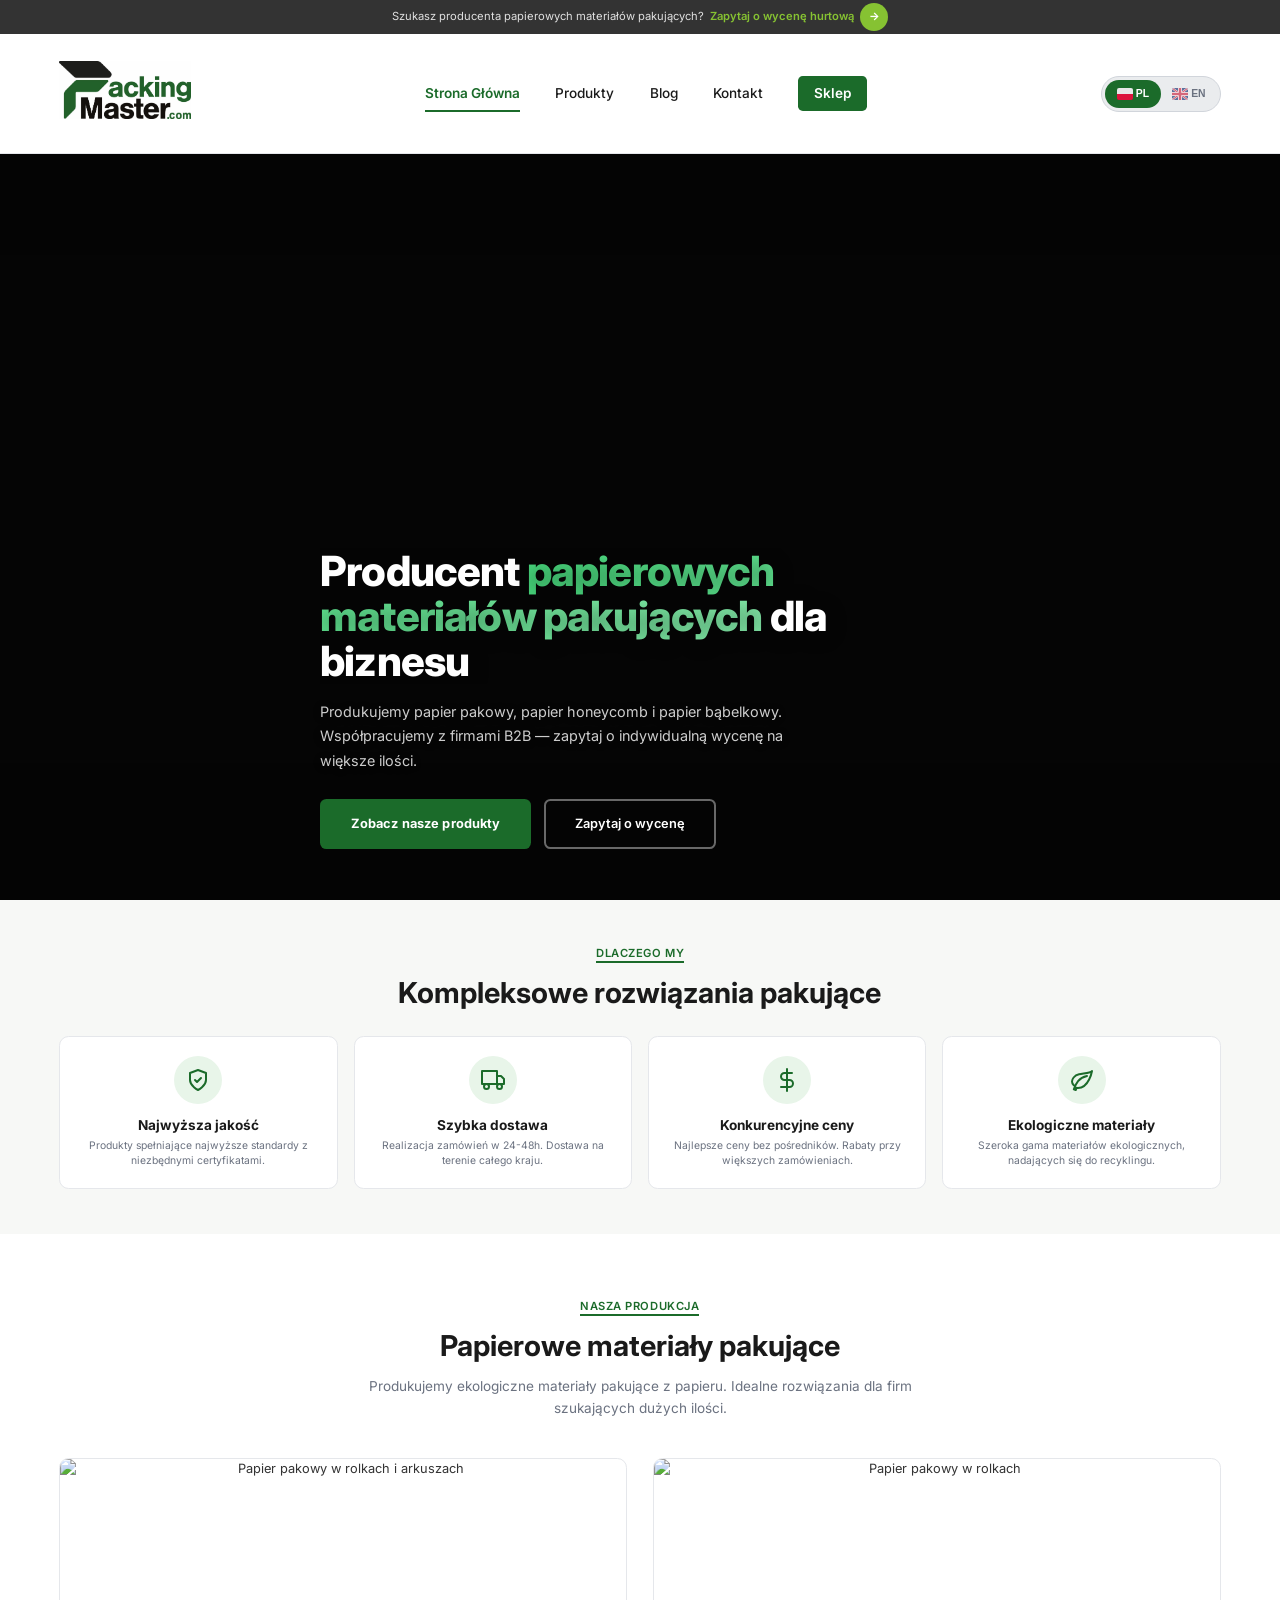
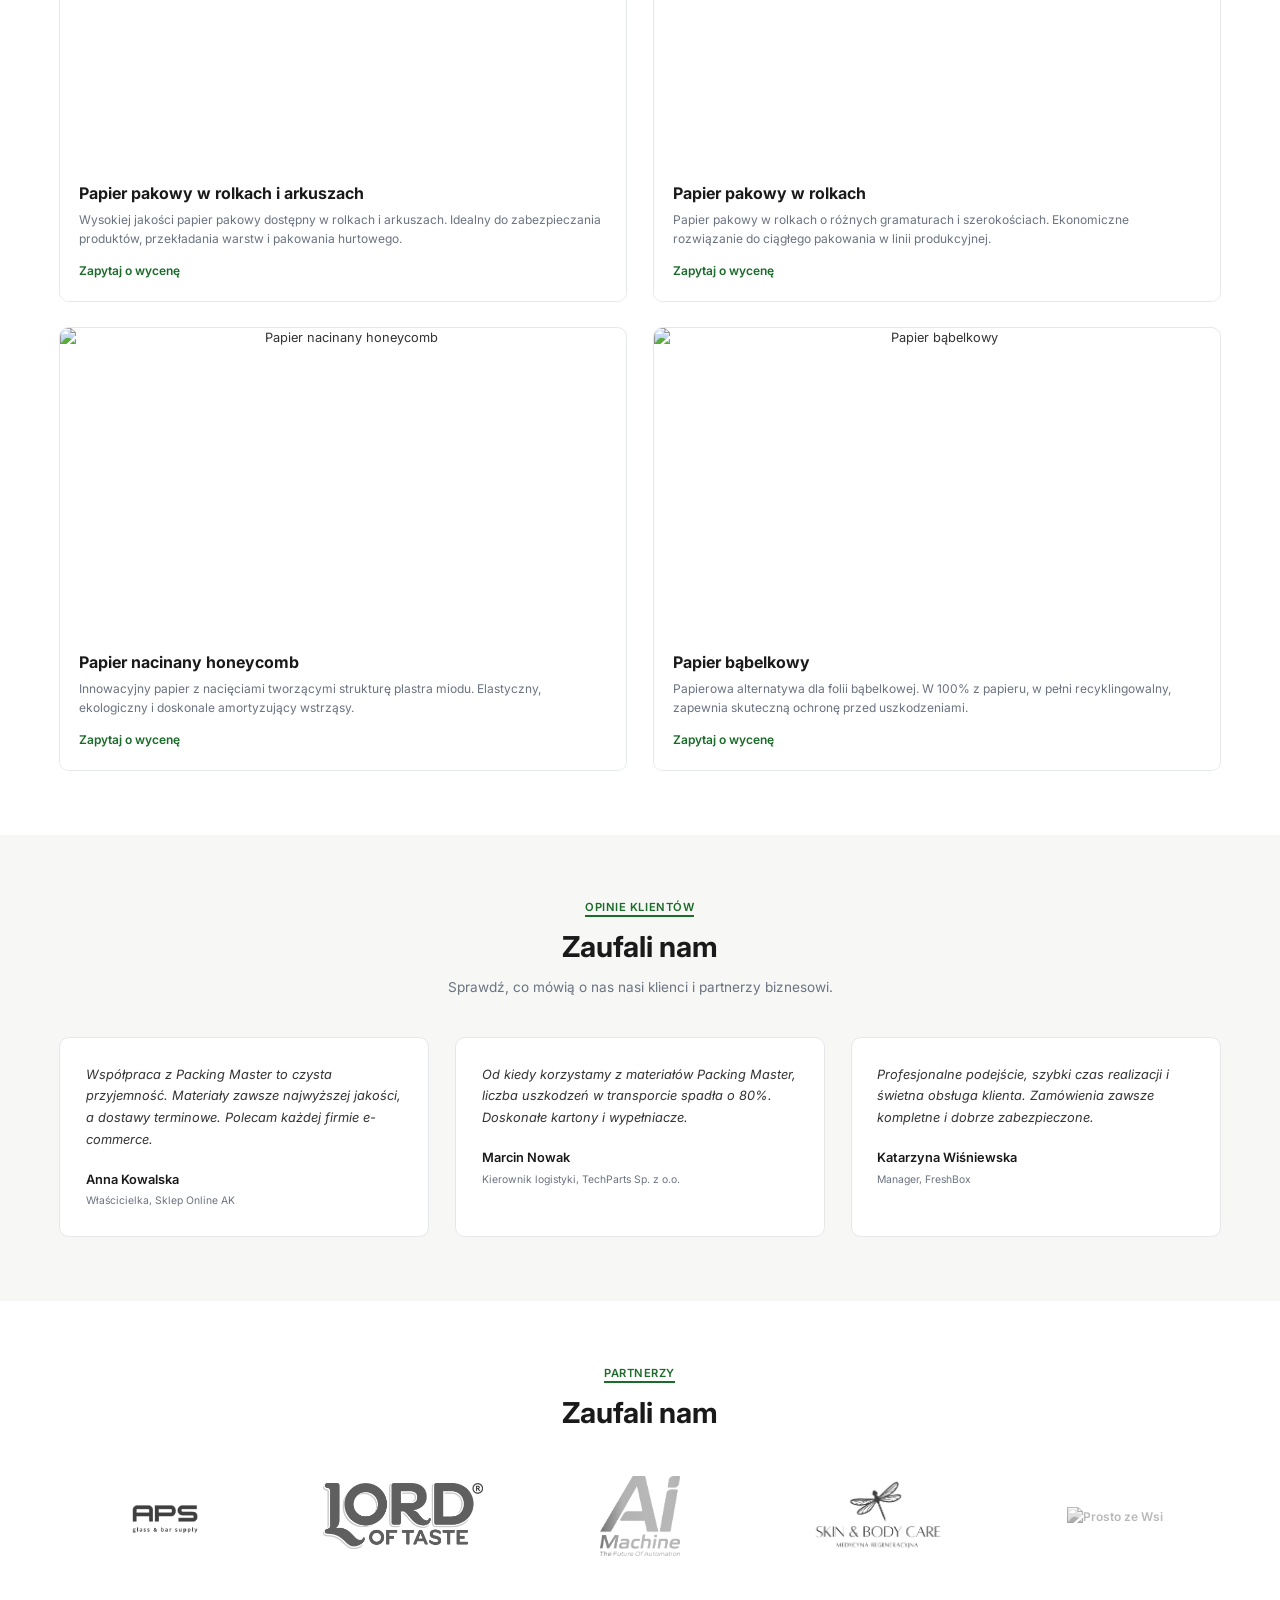
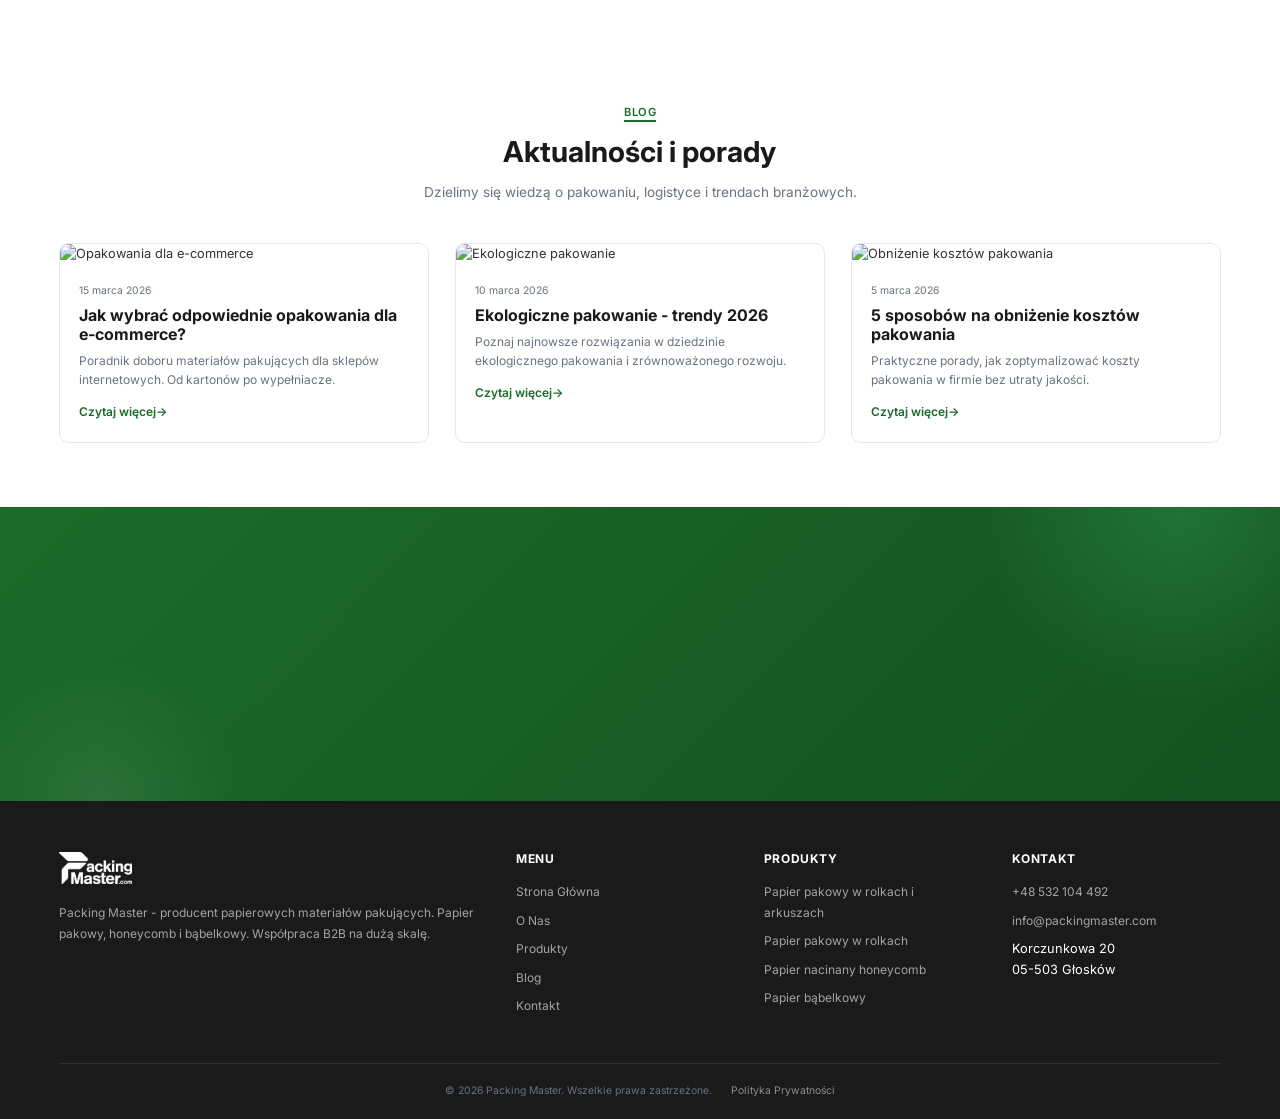
==== commit 6540202e: "Add GDPR-compliant privacy policy page with consent checkbox - Create privacy.html with full Polish/" ====
--- a/index.html
+++ b/index.html
@@ -4,15 +4,15 @@
   <meta charset="UTF-8">
   <meta name="viewport" content="width=device-width, initial-scale=1.0">
   <title>Packing Master - Profesjonalne materiały pakujące</title>
-  <meta name="description" content="Packing Master - producent i dostawca profesjonalnych materiałów pakujących. Kartony, folie, taśmy, wypełniacze i materiały ekologiczne. Szybka dostawa w całej Polsce.">
-  <meta name="keywords" content="materiały pakujące, kartony, folie stretch, taśmy pakowe, wypełniacze, opakowania ekologiczne, producent opakowań">
+  <meta name="description" content="Packing Master - producent papierowych materiałów pakujących. Papier pakowy w rolkach i arkuszach, papier honeycomb, papier bąbelkowy. Współpraca B2B, wyceny hurtowe.">
+  <meta name="keywords" content="papier pakowy, papier honeycomb, papier bąbelkowy, producent papieru pakowego, materiały pakujące B2B, papier w rolkach">
   <meta name="robots" content="index, follow">
   <link rel="canonical" href="https://packingmaster.com/">
 
   <!-- Open Graph -->
   <meta property="og:type" content="website">
-  <meta property="og:title" content="Packing Master - Profesjonalne materiały pakujące">
-  <meta property="og:description" content="Producent i dostawca profesjonalnych materiałów pakujących. Kartony, folie, taśmy, wypełniacze. Szybka dostawa w całej Polsce.">
+  <meta property="og:title" content="Packing Master - Producent papierowych materiałów pakujących">
+  <meta property="og:description" content="Producent papierowych materiałów pakujących. Papier pakowy, papier honeycomb, papier bąbelkowy. Współpraca B2B.">
   <meta property="og:url" content="https://packingmaster.com/">
   <meta property="og:site_name" content="Packing Master">
   <meta property="og:image" content="https://packingmaster.com/images/og-image.jpg">
@@ -20,8 +20,8 @@
 
   <!-- Twitter Card -->
   <meta name="twitter:card" content="summary_large_image">
-  <meta name="twitter:title" content="Packing Master - Profesjonalne materiały pakujące">
-  <meta name="twitter:description" content="Producent i dostawca profesjonalnych materiałów pakujących. Kartony, folie, taśmy, wypełniacze.">
+  <meta name="twitter:title" content="Packing Master - Producent papierowych materiałów pakujących">
+  <meta name="twitter:description" content="Producent papierowych materiałów pakujących. Papier pakowy, honeycomb, bąbelkowy. Współpraca B2B.">
 
   <!-- Favicon -->
   <link rel="icon" type="image/png" href="images/MałeLogo.png">
@@ -74,7 +74,7 @@
   <!-- Top Bar -->
   <div class="topbar">
     <div class="container">
-      <p><span class="topbar__text" data-i18n="topbar.text">Chcesz ograniczyć koszt zabezpieczania przesyłek?</span> <a href="contact.html" class="topbar__cta" data-i18n="topbar.cta">Skontaktuj się z nami</a> <a href="contact.html" class="topbar__arrow">→</a></p>
+      <p><span class="topbar__text" data-i18n="topbar.text">Szukasz producenta papierowych materiałów pakujących?</span> <a href="contact.html" class="topbar__cta" data-i18n="topbar.cta">Zapytaj o wycenę hurtową</a> <a href="contact.html" class="topbar__arrow">→</a></p>
     </div>
   </div>
 
@@ -86,7 +86,6 @@
       </a>
       <nav class="header__nav">
         <a href="index.html" class="active" data-i18n="nav.home">Strona Główna</a>
-        <a href="about.html" data-i18n="nav.about">O Nas</a>
         <a href="products.html" data-i18n="nav.products">Produkty</a>
         <a href="blog.html" data-i18n="nav.blog">Blog</a>
         <a href="contact.html" data-i18n="nav.contact">Kontakt</a>
@@ -112,7 +111,6 @@
   </header>
   <nav class="mobile-nav">
     <a href="index.html" data-i18n="nav.home">Strona Główna</a>
-    <a href="about.html" data-i18n="nav.about">O Nas</a>
     <a href="products.html" data-i18n="nav.products">Produkty</a>
     <a href="blog.html" data-i18n="nav.blog">Blog</a>
     <a href="contact.html" data-i18n="nav.contact">Kontakt</a>
@@ -142,11 +140,11 @@
       <div class="hero__overlay"></div>
       <div class="container hero__container">
         <div class="hero__content">
-          <h1 data-i18n="hero.title">Profesjonalne <span>materiały pakujące</span> dla Twojego biznesu</h1>
-          <p data-i18n="hero.subtitle">Produkujemy i dostarczamy najwyższej jakości materiały pakujące. Bezpieczne opakowania, terminowe dostawy, konkurencyjne ceny.</p>
+          <h1 data-i18n="hero.title">Producent <span>papierowych materiałów pakujących</span> dla biznesu</h1>
+          <p data-i18n="hero.subtitle">Produkujemy papier pakowy, papier honeycomb i papier bąbelkowy. Współpracujemy z firmami B2B — zapytaj o indywidualną wycenę na większe ilości.</p>
           <div class="hero__buttons">
-            <a href="products.html" class="btn btn-primary" data-i18n="hero.cta1">Sprawdź ofertę</a>
-            <a href="contact.html" class="btn btn-outline" data-i18n="hero.cta2">Skontaktuj się</a>
+            <a href="products.html" class="btn btn-primary" data-i18n="hero.cta1">Zobacz nasze produkty</a>
+            <a href="contact.html" class="btn btn-outline" data-i18n="hero.cta2">Zapytaj o wycenę</a>
           </div>
         </div>
       </div>
@@ -206,56 +204,40 @@
     <!-- ========== PRODUCTS ========== -->
     <section class="products">
       <div class="container">
-        <span class="section-label" data-i18n="products.label" data-animate="fade-up">Nasza oferta</span>
-        <h2 data-i18n="products.title" data-animate="fade-up" data-delay="100">Materiały pakujące</h2>
-        <p class="section-subtitle" data-i18n="products.subtitle" data-animate="fade-up" data-delay="200">Szeroka gama produktów do pakowania, zabezpieczania i transportu towarów.</p>
+        <span class="section-label" data-i18n="products.label" data-animate="fade-up">Nasza produkcja</span>
+        <h2 data-i18n="products.title" data-animate="fade-up" data-delay="100">Papierowe materiały pakujące</h2>
+        <p class="section-subtitle" data-i18n="products.subtitle" data-animate="fade-up" data-delay="200">Produkujemy ekologiczne materiały pakujące z papieru. Idealne rozwiązania dla firm szukających dużych ilości.</p>
         <div class="products__grid" data-stagger>
           <div class="product-card">
-            <img src="images/kartony.png" alt="Kartony i pudła" loading="lazy">
+            <div class="product-card__img-wrap"><img src="Nowa1.png" alt="Papier pakowy w rolkach i arkuszach" loading="lazy"></div>
             <div class="product-card__content">
-              <h3 data-i18n="products.1.title">Kartony i pudła</h3>
-              <p data-i18n="products.1.desc">Kartony klapowe, fasonowe i specjalistyczne w każdym rozmiarze. Produkcja na zamówienie.</p>
-              <a href="https://packingmaster.com" target="_blank" rel="noopener" class="product-card__link" data-i18n="products.more">Sprawdź szczegóły</a>
+              <h3 data-i18n="products.1.title">Papier pakowy w rolkach i arkuszach</h3>
+              <p data-i18n="products.1.desc">Wysokiej jakości papier pakowy dostępny w rolkach i arkuszach. Idealny do zabezpieczania produktów, przekładania warstw i pakowania hurtowego.</p>
+              <a href="contact.html" class="product-card__link" data-i18n="products.more">Zapytaj o wycenę</a>
             </div>
           </div>
           <div class="product-card">
-            <img src="images/folie-tasmy.png" alt="Folie i taśmy" loading="lazy">
+            <div class="product-card__img-wrap"><img src="Nowa2.png" alt="Papier pakowy w rolkach" loading="lazy"></div>
             <div class="product-card__content">
-              <h3 data-i18n="products.2.title">Folie i taśmy</h3>
-              <p data-i18n="products.2.desc">Folie stretch, bąbelkowe, taśmy pakowe i zabezpieczające. Materiały o wysokiej wytrzymałości.</p>
-              <a href="https://packingmaster.com" target="_blank" rel="noopener" class="product-card__link" data-i18n="products.more">Sprawdź szczegóły</a>
+              <h3 data-i18n="products.2.title">Papier pakowy w rolkach</h3>
+              <p data-i18n="products.2.desc">Papier pakowy w rolkach o różnych gramaturach i szerokościach. Ekonomiczne rozwiązanie do ciągłego pakowania w linii produkcyjnej.</p>
+              <a href="contact.html" class="product-card__link" data-i18n="products.more">Zapytaj o wycenę</a>
             </div>
           </div>
           <div class="product-card">
-            <img src="images/wypelniacze.png" alt="Wypełniacze" loading="lazy">
+            <div class="product-card__img-wrap"><img src="Nowa3.png" alt="Papier nacinany honeycomb" loading="lazy"></div>
             <div class="product-card__content">
-              <h3 data-i18n="products.3.title">Wypełniacze</h3>
-              <p data-i18n="products.3.desc">Papier pakowy, wypełniacze styropianowe, poduszki powietrzne. Ochrona produktów w transporcie.</p>
-              <a href="https://packingmaster.com" target="_blank" rel="noopener" class="product-card__link" data-i18n="products.more">Sprawdź szczegóły</a>
+              <h3 data-i18n="products.3.title">Papier nacinany honeycomb</h3>
+              <p data-i18n="products.3.desc">Innowacyjny papier z nacięciami tworzącymi strukturę plastra miodu. Elastyczny, ekologiczny i doskonale amortyzujący wstrząsy.</p>
+              <a href="contact.html" class="product-card__link" data-i18n="products.more">Zapytaj o wycenę</a>
             </div>
           </div>
           <div class="product-card">
-            <img src="images/eko.png" alt="Materiały ekologiczne" loading="lazy">
+            <div class="product-card__img-wrap"><img src="Nowa4.png" alt="Papier bąbelkowy" loading="lazy"></div>
             <div class="product-card__content">
-              <h3 data-i18n="products.4.title">Materiały ekologiczne</h3>
-              <p data-i18n="products.4.desc">Papier kraft, tektura falista, materiały biodegradowalne. Pakowanie przyjazne środowisku.</p>
-              <a href="https://packingmaster.com" target="_blank" rel="noopener" class="product-card__link" data-i18n="products.more">Sprawdź szczegóły</a>
-            </div>
-          </div>
-          <div class="product-card">
-            <img src="images/palety.png" alt="Palety i zabezpieczenia" loading="lazy">
-            <div class="product-card__content">
-              <h3 data-i18n="products.5.title">Palety i zabezpieczenia</h3>
-              <p data-i18n="products.5.desc">Palety drewniane, narożniki, folie kapturowe. Kompleksowe zabezpieczenie ładunku.</p>
-              <a href="https://packingmaster.com" target="_blank" rel="noopener" class="product-card__link" data-i18n="products.more">Sprawdź szczegóły</a>
-            </div>
-          </div>
-          <div class="product-card">
-            <img src="images/custom.png" alt="Rozwiązania na zamówienie" loading="lazy">
-            <div class="product-card__content">
-              <h3 data-i18n="products.6.title">Rozwiązania na zamówienie</h3>
-              <p data-i18n="products.6.desc">Projektujemy i produkujemy opakowania dopasowane do indywidualnych potrzeb klienta.</p>
-              <a href="https://packingmaster.com" target="_blank" rel="noopener" class="product-card__link" data-i18n="products.more">Sprawdź szczegóły</a>
+              <h3 data-i18n="products.4.title">Papier bąbelkowy</h3>
+              <p data-i18n="products.4.desc">Papierowa alternatywa dla folii bąbelkowej. W 100% z papieru, w pełni recyklingowalny, zapewnia skuteczną ochronę przed uszkodzeniami.</p>
+              <a href="contact.html" class="product-card__link" data-i18n="products.more">Zapytaj o wycenę</a>
             </div>
           </div>
         </div>
@@ -310,6 +292,7 @@
           <div class="partner-logo"><img src="images/logopartner2.jpg" alt="Lord of Taste"></div>
           <div class="partner-logo"><img src="images/logopartner3.png" alt="Ai Machine"></div>
           <div class="partner-logo"><img src="images/logopartner4.jpg" alt="Skin & Body Care"></div>
+          <div class="partner-logo"><img src="images/logopartner5.jpg" alt="Prosto ze Wsi"></div>
         </div>
       </div>
     </section>
@@ -322,30 +305,30 @@
         <p class="section-subtitle" data-i18n="blog.subtitle" data-animate="fade-up" data-delay="200">Dzielimy się wiedzą o pakowaniu, logistyce i trendach branżowych.</p>
         <div class="blog-preview__grid" data-stagger>
           <article class="blog-card">
-            <img src="https://placehold.co/600x400/1A1A1A/ffffff?text=Blog+1" alt="Blog post" loading="lazy">
+            <a href="blog1.html"><img src="images/blog1.png" alt="Opakowania dla e-commerce" loading="lazy"></a>
             <div class="blog-card__content">
               <span class="blog-card__date" data-i18n="blog.1.date">15 marca 2026</span>
-              <h3 data-i18n="blog.1.title">Jak wybrać odpowiednie opakowania dla e-commerce?</h3>
+              <h3><a href="blog1.html" data-i18n="blog.1.title">Jak wybrać odpowiednie opakowania dla e-commerce?</a></h3>
               <p data-i18n="blog.1.desc">Poradnik doboru materiałów pakujących dla sklepów internetowych. Od kartonów po wypełniacze.</p>
-              <a href="blog.html" class="blog-card__link" data-i18n="blog.read">Czytaj więcej</a>
+              <a href="blog1.html" class="blog-card__link" data-i18n="blog.read">Czytaj więcej</a>
             </div>
           </article>
           <article class="blog-card">
-            <img src="https://placehold.co/600x400/1A1A1A/ffffff?text=Blog+2" alt="Blog post" loading="lazy">
+            <a href="blog2.html"><img src="images/blog2.png" alt="Ekologiczne pakowanie" loading="lazy"></a>
             <div class="blog-card__content">
               <span class="blog-card__date" data-i18n="blog.2.date">10 marca 2026</span>
-              <h3 data-i18n="blog.2.title">Ekologiczne pakowanie - trendy 2026</h3>
+              <h3><a href="blog2.html" data-i18n="blog.2.title">Ekologiczne pakowanie - trendy 2026</a></h3>
               <p data-i18n="blog.2.desc">Poznaj najnowsze rozwiązania w dziedzinie ekologicznego pakowania i zrównoważonego rozwoju.</p>
-              <a href="blog.html" class="blog-card__link" data-i18n="blog.read">Czytaj więcej</a>
+              <a href="blog2.html" class="blog-card__link" data-i18n="blog.read">Czytaj więcej</a>
             </div>
           </article>
           <article class="blog-card">
-            <img src="https://placehold.co/600x400/1A1A1A/ffffff?text=Blog+3" alt="Blog post" loading="lazy">
+            <a href="blog3.html"><img src="images/blog3.png" alt="Obniżenie kosztów pakowania" loading="lazy"></a>
             <div class="blog-card__content">
               <span class="blog-card__date" data-i18n="blog.3.date">5 marca 2026</span>
-              <h3 data-i18n="blog.3.title">5 sposobów na obniżenie kosztów pakowania</h3>
+              <h3><a href="blog3.html" data-i18n="blog.3.title">5 sposobów na obniżenie kosztów pakowania</a></h3>
               <p data-i18n="blog.3.desc">Praktyczne porady, jak zoptymalizować koszty pakowania w firmie bez utraty jakości.</p>
-              <a href="blog.html" class="blog-card__link" data-i18n="blog.read">Czytaj więcej</a>
+              <a href="blog3.html" class="blog-card__link" data-i18n="blog.read">Czytaj więcej</a>
             </div>
           </article>
         </div>
@@ -355,9 +338,9 @@
     <!-- ========== CTA ========== -->
     <section class="cta">
       <div class="container">
-        <h2 data-i18n="cta.title" data-animate="fade-up">Gotowy na współpracę?</h2>
-        <p data-i18n="cta.subtitle" data-animate="fade-up" data-delay="100">Skontaktuj się z nami i otrzymaj bezpłatną wycenę dopasowaną do potrzeb Twojej firmy.</p>
-        <a href="contact.html" class="btn btn-primary" data-i18n="cta.button" data-animate="zoom-in" data-delay="200">Skontaktuj się z nami</a>
+        <h2 data-i18n="cta.title" data-animate="fade-up">Szukasz producenta na stałą współpracę?</h2>
+        <p data-i18n="cta.subtitle" data-animate="fade-up" data-delay="100">Skontaktuj się z nami i otrzymaj indywidualną wycenę dostosowaną do wielkości Twojego zamówienia.</p>
+        <a href="contact.html" class="btn btn-primary" data-i18n="cta.button" data-animate="zoom-in" data-delay="200">Zapytaj o wycenę</a>
       </div>
     </section>
 
@@ -369,7 +352,7 @@
       <div class="footer__grid">
         <div class="footer__brand">
           <img src="images/Czarno-bale-logo.png" alt="Packing Master">
-          <p data-i18n="footer.desc">Packing Master - producent i dostawca profesjonalnych materiałów pakujących. Działamy na rynku od ponad 10 lat, oferując kompleksowe rozwiązania logistyczne.</p>
+          <p data-i18n="footer.desc">Packing Master - producent papierowych materiałów pakujących. Papier pakowy, honeycomb i bąbelkowy. Współpraca B2B na dużą skalę.</p>
         </div>
         <div>
           <h5 data-i18n="footer.menu">Menu</h5>
@@ -384,10 +367,10 @@
         <div>
           <h5 data-i18n="footer.products">Produkty</h5>
           <ul>
-            <li><a href="products.html" data-i18n="products.1.title">Kartony i pudła</a></li>
-            <li><a href="products.html" data-i18n="products.2.title">Folie i taśmy</a></li>
-            <li><a href="products.html" data-i18n="products.3.title">Wypełniacze</a></li>
-            <li><a href="products.html" data-i18n="products.4.title">Materiały ekologiczne</a></li>
+            <li><a href="products.html" data-i18n="products.1.title">Papier pakowy w rolkach i arkuszach</a></li>
+            <li><a href="products.html" data-i18n="products.2.title">Papier pakowy w rolkach</a></li>
+            <li><a href="products.html" data-i18n="products.3.title">Papier nacinany honeycomb</a></li>
+            <li><a href="products.html" data-i18n="products.4.title">Papier bąbelkowy</a></li>
           </ul>
         </div>
         <div>
@@ -401,6 +384,7 @@
       </div>
       <div class="footer__bottom">
         <p data-i18n="footer.copyright">&copy; 2026 Packing Master. Wszelkie prawa zastrzeżone.</p>
+        <a href="privacy.html" data-i18n="footer.privacy">Polityka Prywatności</a>
       </div>
     </div>
   </footer>
--- a/css/style.css
+++ b/css/style.css
@@ -551,7 +551,7 @@
 
 .product-card__image {
   width: 100%;
-  height: 176px;
+  height: 308px;
   overflow: hidden;
   background: #F7F8F6;
 }
@@ -967,6 +967,103 @@
   text-align: center;
   color: rgba(255,255,255,0.4);
   font-size: 0.8125rem;
+  display: flex;
+  justify-content: center;
+  align-items: center;
+  gap: 1.5rem;
+  flex-wrap: wrap;
+}
+
+.footer__bottom a {
+  color: rgba(255,255,255,0.5);
+  text-decoration: none;
+  transition: color 0.3s;
+}
+
+.footer__bottom a:hover {
+  color: #FFFFFF;
+}
+
+/* ---- Privacy Policy Page ---- */
+.privacy-content {
+  padding: 4rem 0 5rem;
+}
+
+.privacy-content__wrapper {
+  max-width: 800px;
+  margin: 0 auto;
+}
+
+.privacy-content__section {
+  margin-bottom: 2.5rem;
+}
+
+.privacy-content__section h2 {
+  font-size: 1.375rem;
+  font-weight: 700;
+  color: #1A1A1A;
+  margin-bottom: 1rem;
+}
+
+.privacy-content__section p {
+  font-size: 1rem;
+  line-height: 1.8;
+  color: #555;
+  margin-bottom: 0.75rem;
+}
+
+.privacy-content__section ul {
+  list-style: none;
+  padding: 0;
+  margin: 0.75rem 0;
+}
+
+.privacy-content__section ul li {
+  position: relative;
+  padding-left: 1.5rem;
+  font-size: 1rem;
+  line-height: 1.8;
+  color: #555;
+  margin-bottom: 0.5rem;
+}
+
+.privacy-content__section ul li::before {
+  content: '';
+  position: absolute;
+  left: 0;
+  top: 0.65em;
+  width: 6px;
+  height: 6px;
+  background: #1B6B2A;
+  border-radius: 50%;
+}
+
+.form-group--consent {
+  display: flex;
+  align-items: flex-start;
+  gap: 0.75rem;
+  margin-bottom: 1.5rem;
+}
+
+.form-group--consent input[type="checkbox"] {
+  margin-top: 0.25rem;
+  width: 18px;
+  height: 18px;
+  accent-color: #1B6B2A;
+  cursor: pointer;
+  flex-shrink: 0;
+}
+
+.form-group--consent label {
+  font-size: 0.875rem;
+  line-height: 1.5;
+  color: #555;
+  cursor: pointer;
+}
+
+.form-group--consent label a {
+  color: #1B6B2A;
+  text-decoration: underline;
 }
 
 /* ---- About Page ---- */
@@ -1214,13 +1311,32 @@
 .products { padding: 5rem 0; text-align: center; }
 .products h2 { margin-bottom: 1rem; }
 .products > .container > p { max-width: 600px; margin: 0 auto 3rem; }
-.products__grid { display: grid; grid-template-columns: repeat(3, 1fr); gap: 2rem; }
+.products__grid { display: grid; grid-template-columns: repeat(2, 1fr); gap: 2rem; }
 .products-grid .grid { display: grid; gap: 2rem; }
+.grid--2 { display: grid; grid-template-columns: repeat(2, 1fr); gap: 2rem; }
 .grid--3 { display: grid; grid-template-columns: repeat(3, 1fr); gap: 2rem; }
 
+/* Product card placeholder */
+.product-card__placeholder {
+  width: 100%;
+  height: 100%;
+  background: linear-gradient(135deg, #E8F5E9 0%, #F7F8F6 100%);
+  display: flex;
+  align-items: center;
+  justify-content: center;
+  color: #1B6B2A;
+  font-weight: 600;
+  font-size: 1rem;
+  text-align: center;
+  padding: 1rem;
+}
+
 /* Product card content alias and direct img */
-.product-card > img { width: 100%; height: 176px; object-fit: cover; background: #F7F8F6; }
-.product-card__content { padding: 1.5rem; text-align: left; }
+.product-card > img { width: 100%; height: 308px; object-fit: cover; background: #F7F8F6; }
+.product-card__img-wrap { position: relative; }
+.product-card__img-wrap img { width: 100%; height: 308px; object-fit: cover; display: block; transition: transform 0.6s cubic-bezier(0.16, 1, 0.3, 1); }
+.product-card__img-wrap::after { content: ''; position: absolute; bottom: 0; left: 0; right: 0; height: 40%; background: linear-gradient(to top, #FFFFFF 0%, rgba(255,255,255,0) 100%); pointer-events: none; z-index: 2; }
+.product-card__content { padding: 1.5rem; text-align: left; position: relative; margin-top: -2px; background: #FFFFFF; }
 .product-card__content h3 { margin-bottom: 0.5rem; font-size: 1.25rem; }
 .product-card__content p { font-size: 0.9375rem; margin-bottom: 1rem; }
 .product-card__link { display: inline-block; color: #1B6B2A; font-weight: 600; font-size: 0.9375rem; }
@@ -1237,7 +1353,7 @@
 /* ---- Partners section ---- */
 .partners { padding: 5rem 0; text-align: center; }
 .partners h2 { margin-bottom: 2rem; }
-.partners__grid { display: grid; grid-template-columns: repeat(4, 1fr); gap: 2rem; align-items: center; justify-items: center; }
+.partners__grid { display: grid; grid-template-columns: repeat(5, 1fr); gap: 2rem; align-items: center; justify-items: center; }
 .partner-logo { font-weight: 600; color: #9CA3AF; font-size: 0.9375rem; }
 
 /* ---- Blog preview section ---- */
@@ -1334,6 +1450,7 @@
 @media (max-width: 1024px) {
   .benefits__grid { grid-template-columns: repeat(2, 1fr); }
   .products__grid { grid-template-columns: repeat(2, 1fr); }
+  .grid--2 { grid-template-columns: repeat(2, 1fr); }
   .testimonials__grid { grid-template-columns: 1fr; }
   .partners__grid { grid-template-columns: repeat(3, 1fr); }
   .blog-preview__grid { grid-template-columns: 1fr; }
@@ -1349,6 +1466,7 @@
 @media (max-width: 768px) {
   .benefits__grid { grid-template-columns: 1fr 1fr; }
   .products__grid { grid-template-columns: 1fr; }
+  .grid--2 { grid-template-columns: 1fr; }
   .partners__grid { grid-template-columns: repeat(2, 1fr); }
   .about-story__grid { grid-template-columns: 1fr; gap: 2rem; }
   .about-values__grid { grid-template-columns: 1fr 1fr; }
@@ -1576,14 +1694,16 @@
   box-shadow: 0 20px 40px rgba(0, 0, 0, 0.1);
 }
 
-.product-card img,
 .product-card__image img {
   transition: transform 0.6s cubic-bezier(0.16, 1, 0.3, 1);
 }
 
-.product-card:hover img,
 .product-card:hover .product-card__image img {
   transform: scale(1.08);
+}
+
+.product-card:hover .product-card__img-wrap img {
+  transform: none;
 }
 
 .product-card__link {
@@ -1711,6 +1831,33 @@
 
 .btn-outline:hover {
   opacity: 0.85;
+}
+
+/* ---- Blog Article (single post) ---- */
+.blog-article { padding: 0 0 4rem; }
+.blog-article .container { max-width: 800px; }
+.blog-article__hero { margin: -2rem 0 2.5rem; border-radius: 12px; overflow: hidden; }
+.blog-article__hero img { width: 100%; height: auto; max-height: 450px; object-fit: cover; display: block; }
+.blog-article__body { line-height: 1.8; color: #374151; }
+.blog-article__lead { font-size: 1.2rem; font-weight: 500; color: #1A1A1A; line-height: 1.7; margin-bottom: 2rem; border-left: 4px solid #1B6B2A; padding-left: 1.25rem; }
+.blog-article__body h2 { font-size: 1.5rem; color: #1A1A1A; margin: 2.5rem 0 1rem; }
+.blog-article__body p { margin-bottom: 1rem; }
+.blog-article__body ul, .blog-article__body ol { margin: 0 0 1.5rem 1.5rem; }
+.blog-article__body li { margin-bottom: 0.5rem; }
+.blog-article__body a { color: #1B6B2A; text-decoration: underline; }
+.blog-article__body a:hover { color: #145220; }
+.blog-article__tags { display: flex; flex-wrap: wrap; gap: 0.5rem; margin-top: 3rem; padding-top: 2rem; border-top: 1px solid #E5E7EB; }
+.blog-article__tags span { background: #F3F4F6; color: #4B5563; padding: 0.35rem 0.85rem; border-radius: 20px; font-size: 0.8125rem; font-weight: 500; }
+.blog-article__inline-img { margin: 2rem 0; border-radius: 10px; overflow: hidden; }
+.blog-article__inline-img img { width: 100%; height: auto; display: block; }
+.blog-article__inline-img figcaption { font-size: 0.8125rem; color: #6B7280; text-align: center; padding: 0.75rem 0 0; font-style: italic; }
+.blog-article__nav { display: flex; justify-content: space-between; gap: 1rem; margin-top: 3rem; padding-top: 2rem; border-top: 1px solid #E5E7EB; }
+
+@media (max-width: 768px) {
+  .blog-article__hero { margin: -1rem -1rem 2rem; border-radius: 0; }
+  .blog-article__body h2 { font-size: 1.3rem; }
+  .blog-article__nav { flex-direction: column; }
+  .blog-article__nav .btn { text-align: center; }
 }
 
 .btn-white:hover {
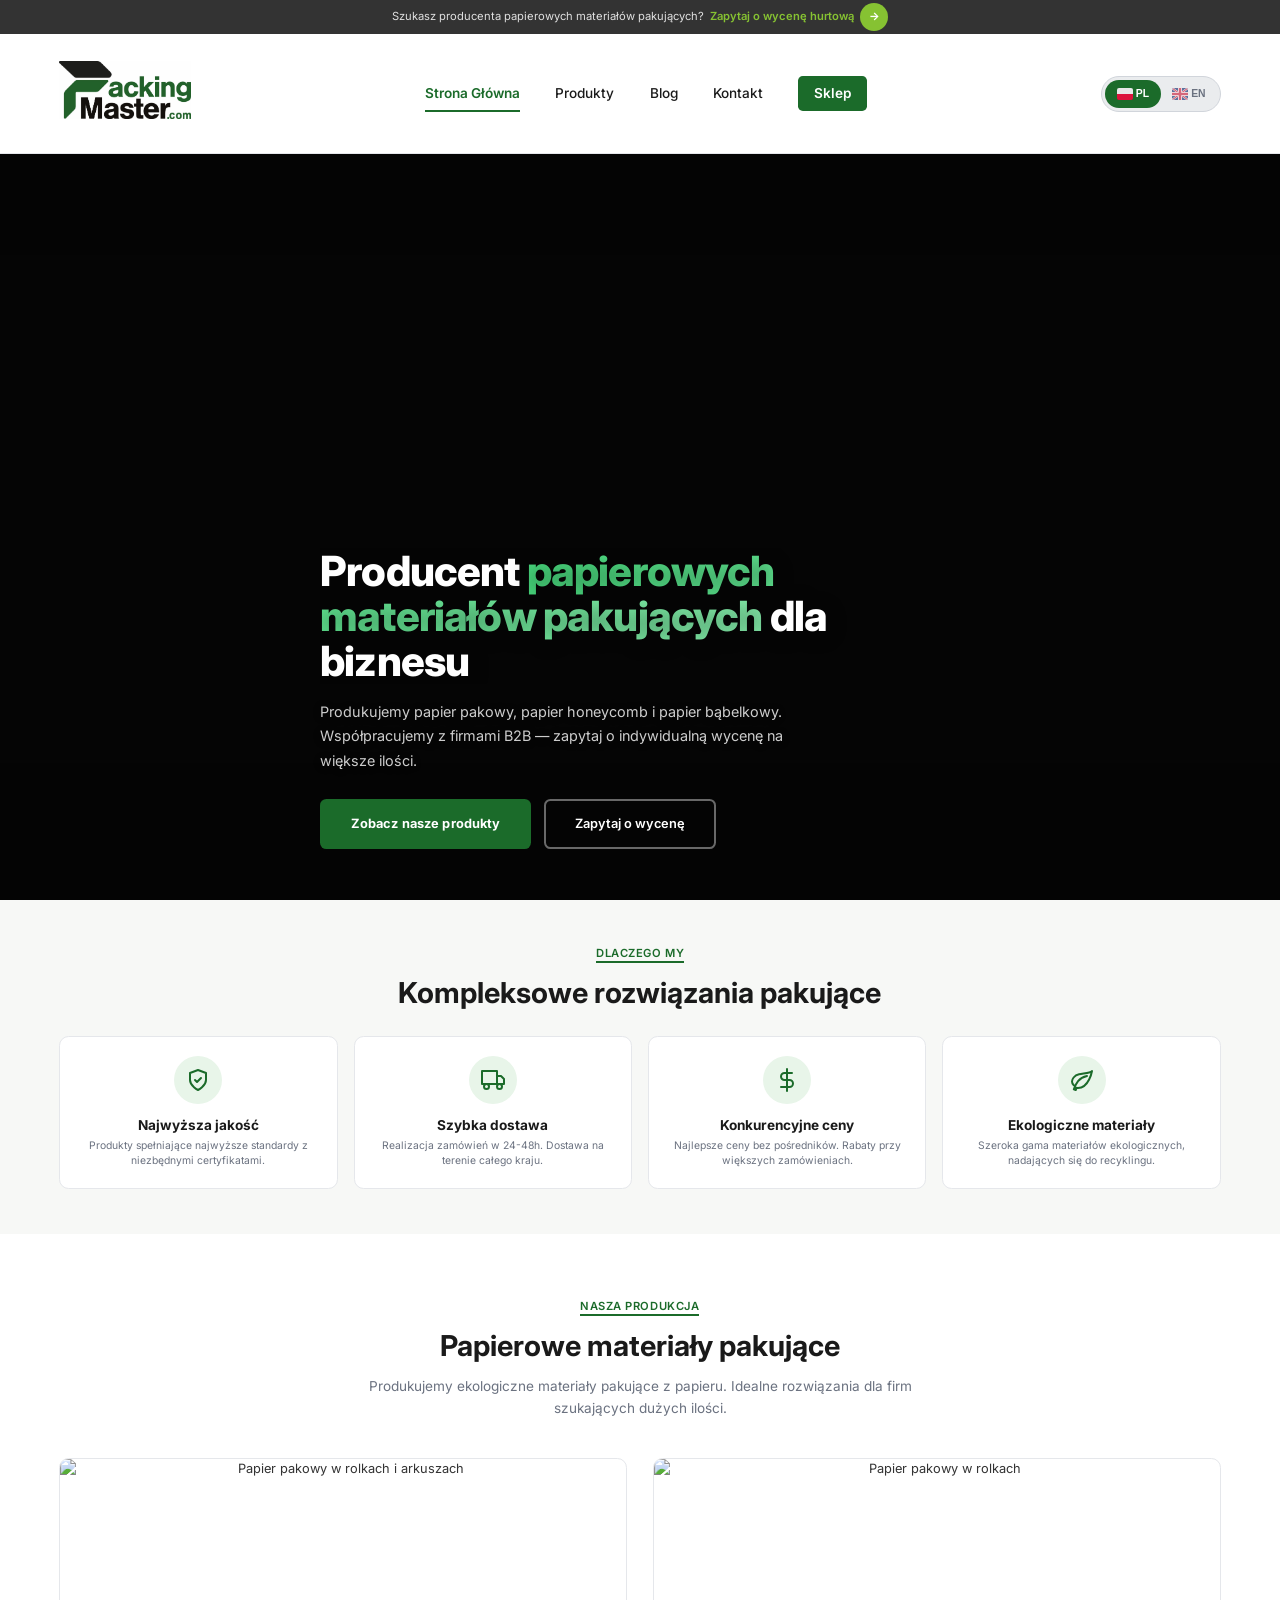
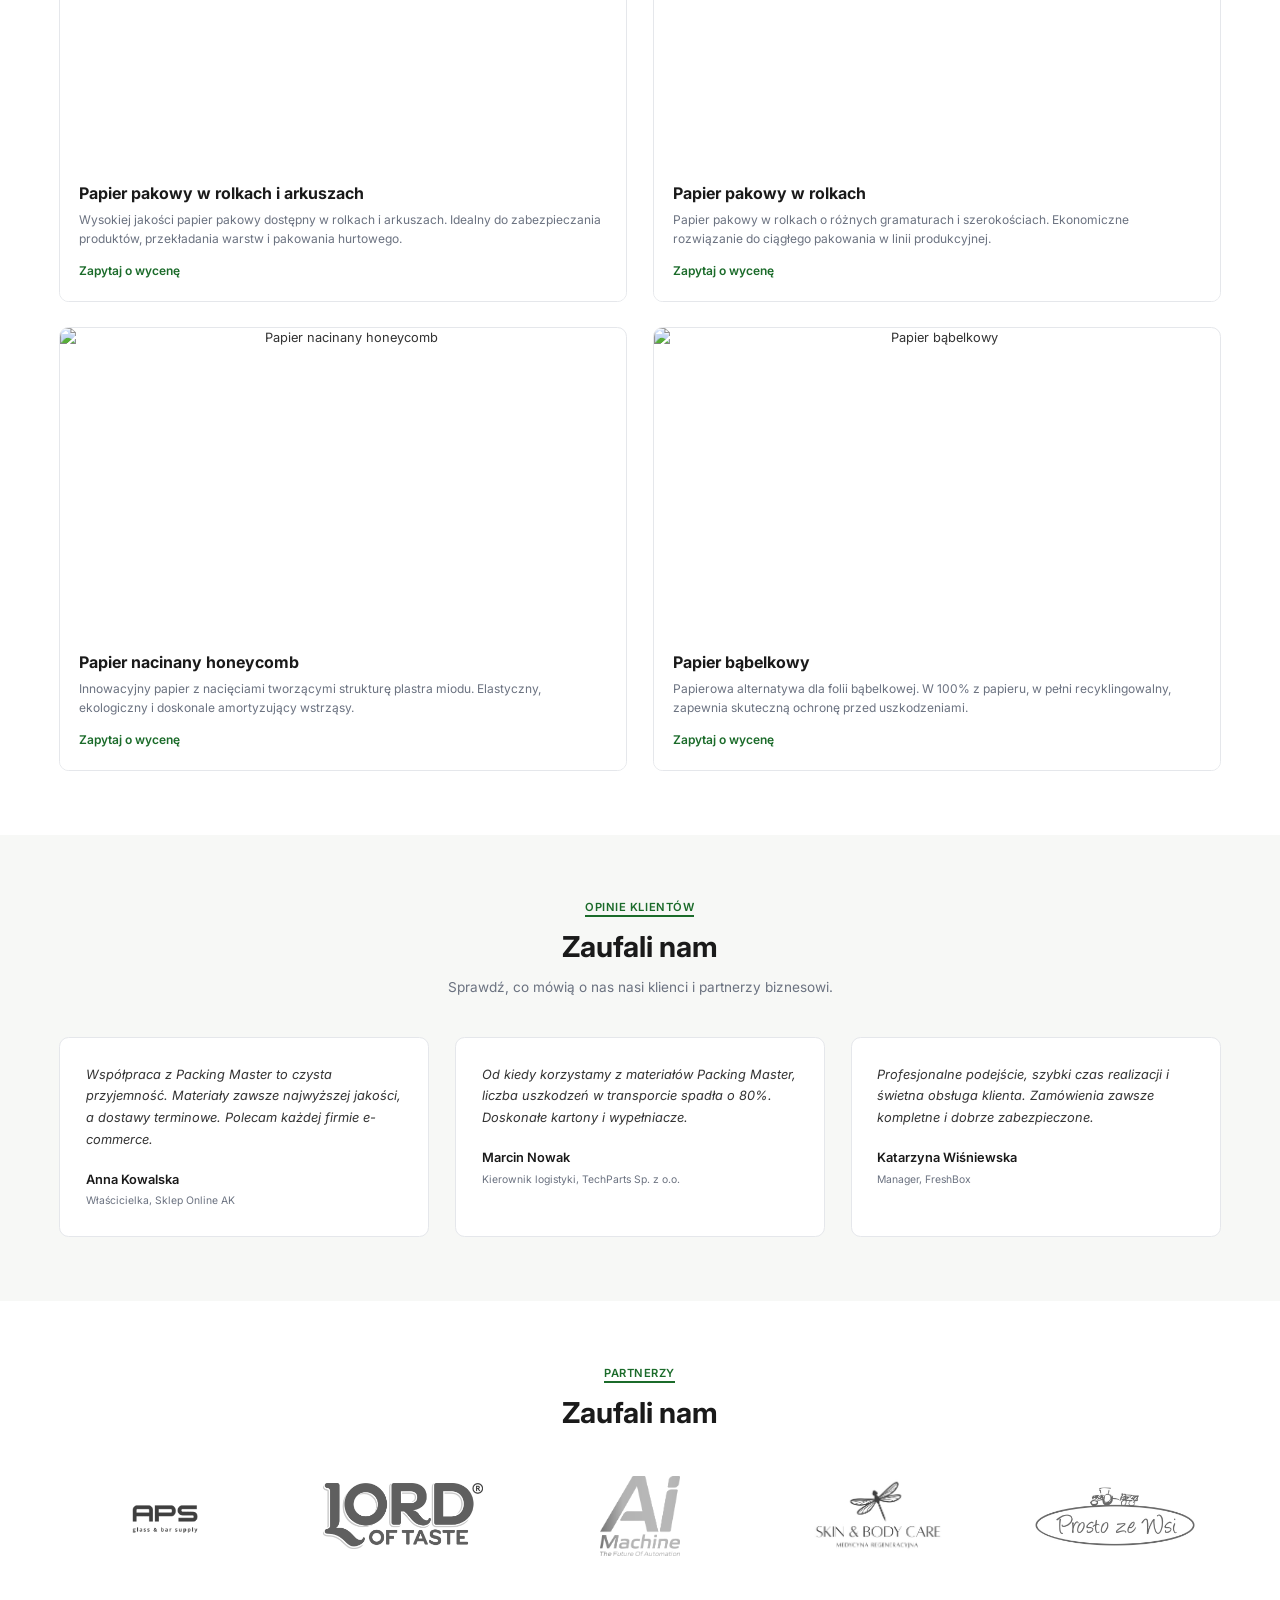
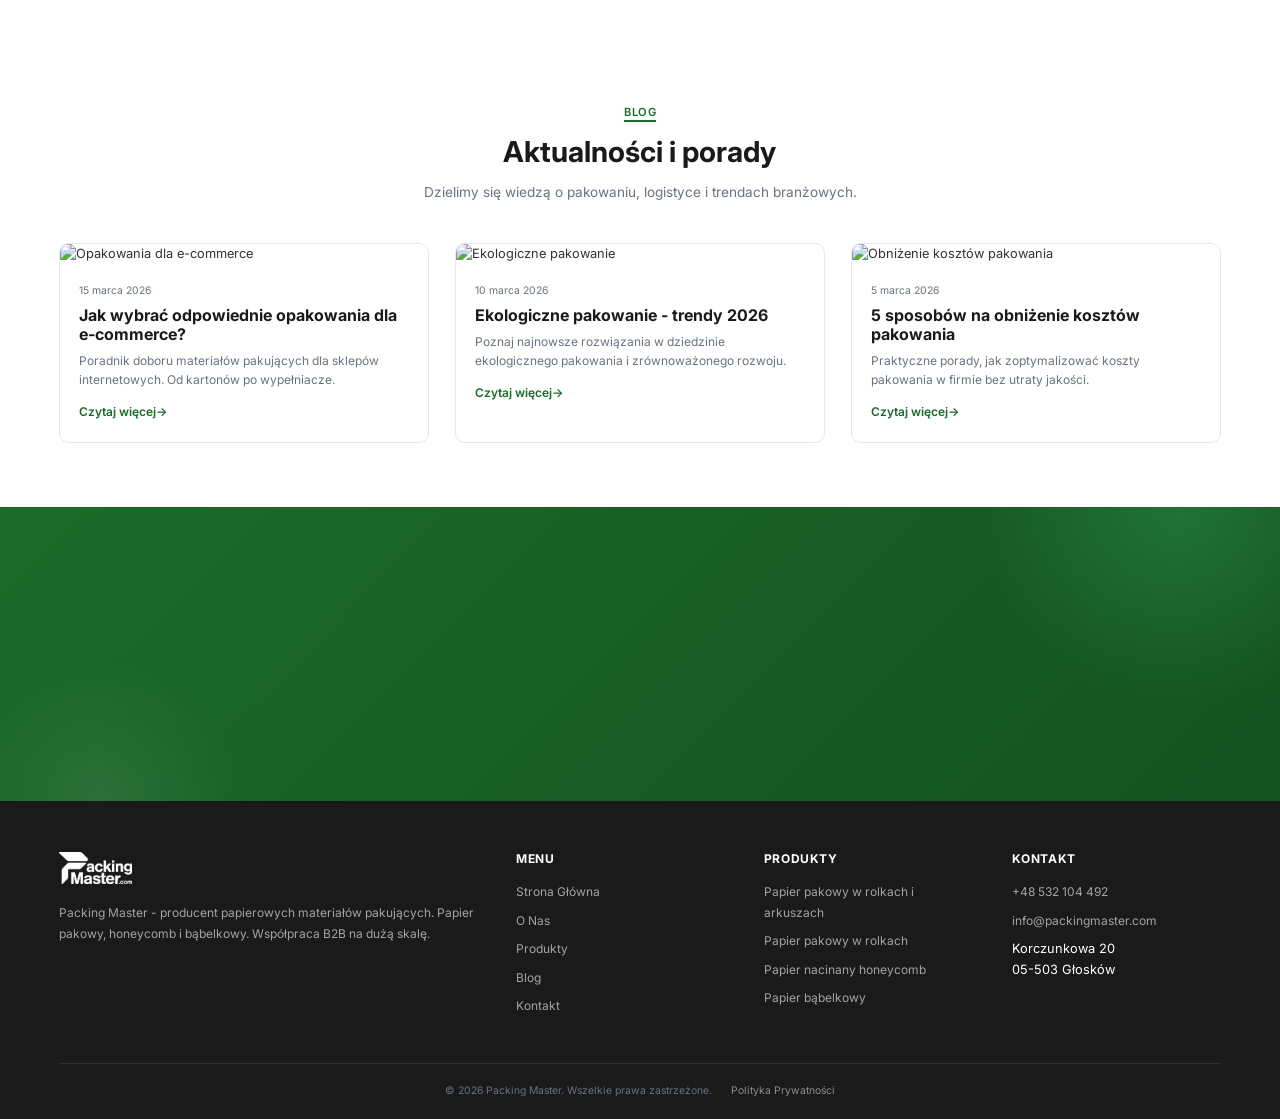
==== commit 1be5c603: "Clean up project structure: move all media to images/, remove unused files - Move product images (No" ====
--- a/index.html
+++ b/index.html
@@ -134,7 +134,7 @@
     <section class="hero hero--video">
       <div class="hero__video-bg">
         <video autoplay muted loop playsinline>
-          <source src="Timeline 1.mp4" type="video/mp4">
+          <source src="images/hero-video.mp4" type="video/mp4">
         </video>
       </div>
       <div class="hero__overlay"></div>
@@ -209,7 +209,7 @@
         <p class="section-subtitle" data-i18n="products.subtitle" data-animate="fade-up" data-delay="200">Produkujemy ekologiczne materiały pakujące z papieru. Idealne rozwiązania dla firm szukających dużych ilości.</p>
         <div class="products__grid" data-stagger>
           <div class="product-card">
-            <div class="product-card__img-wrap"><img src="Nowa1.png" alt="Papier pakowy w rolkach i arkuszach" loading="lazy"></div>
+            <div class="product-card__img-wrap"><img src="images/nowa1.png" alt="Papier pakowy w rolkach i arkuszach" loading="lazy"></div>
             <div class="product-card__content">
               <h3 data-i18n="products.1.title">Papier pakowy w rolkach i arkuszach</h3>
               <p data-i18n="products.1.desc">Wysokiej jakości papier pakowy dostępny w rolkach i arkuszach. Idealny do zabezpieczania produktów, przekładania warstw i pakowania hurtowego.</p>
@@ -217,7 +217,7 @@
             </div>
           </div>
           <div class="product-card">
-            <div class="product-card__img-wrap"><img src="Nowa2.png" alt="Papier pakowy w rolkach" loading="lazy"></div>
+            <div class="product-card__img-wrap"><img src="images/nowa2.png" alt="Papier pakowy w rolkach" loading="lazy"></div>
             <div class="product-card__content">
               <h3 data-i18n="products.2.title">Papier pakowy w rolkach</h3>
               <p data-i18n="products.2.desc">Papier pakowy w rolkach o różnych gramaturach i szerokościach. Ekonomiczne rozwiązanie do ciągłego pakowania w linii produkcyjnej.</p>
@@ -225,7 +225,7 @@
             </div>
           </div>
           <div class="product-card">
-            <div class="product-card__img-wrap"><img src="Nowa3.png" alt="Papier nacinany honeycomb" loading="lazy"></div>
+            <div class="product-card__img-wrap"><img src="images/nowa3.png" alt="Papier nacinany honeycomb" loading="lazy"></div>
             <div class="product-card__content">
               <h3 data-i18n="products.3.title">Papier nacinany honeycomb</h3>
               <p data-i18n="products.3.desc">Innowacyjny papier z nacięciami tworzącymi strukturę plastra miodu. Elastyczny, ekologiczny i doskonale amortyzujący wstrząsy.</p>
@@ -233,7 +233,7 @@
             </div>
           </div>
           <div class="product-card">
-            <div class="product-card__img-wrap"><img src="Nowa4.png" alt="Papier bąbelkowy" loading="lazy"></div>
+            <div class="product-card__img-wrap"><img src="images/nowa4.png" alt="Papier bąbelkowy" loading="lazy"></div>
             <div class="product-card__content">
               <h3 data-i18n="products.4.title">Papier bąbelkowy</h3>
               <p data-i18n="products.4.desc">Papierowa alternatywa dla folii bąbelkowej. W 100% z papieru, w pełni recyklingowalny, zapewnia skuteczną ochronę przed uszkodzeniami.</p>
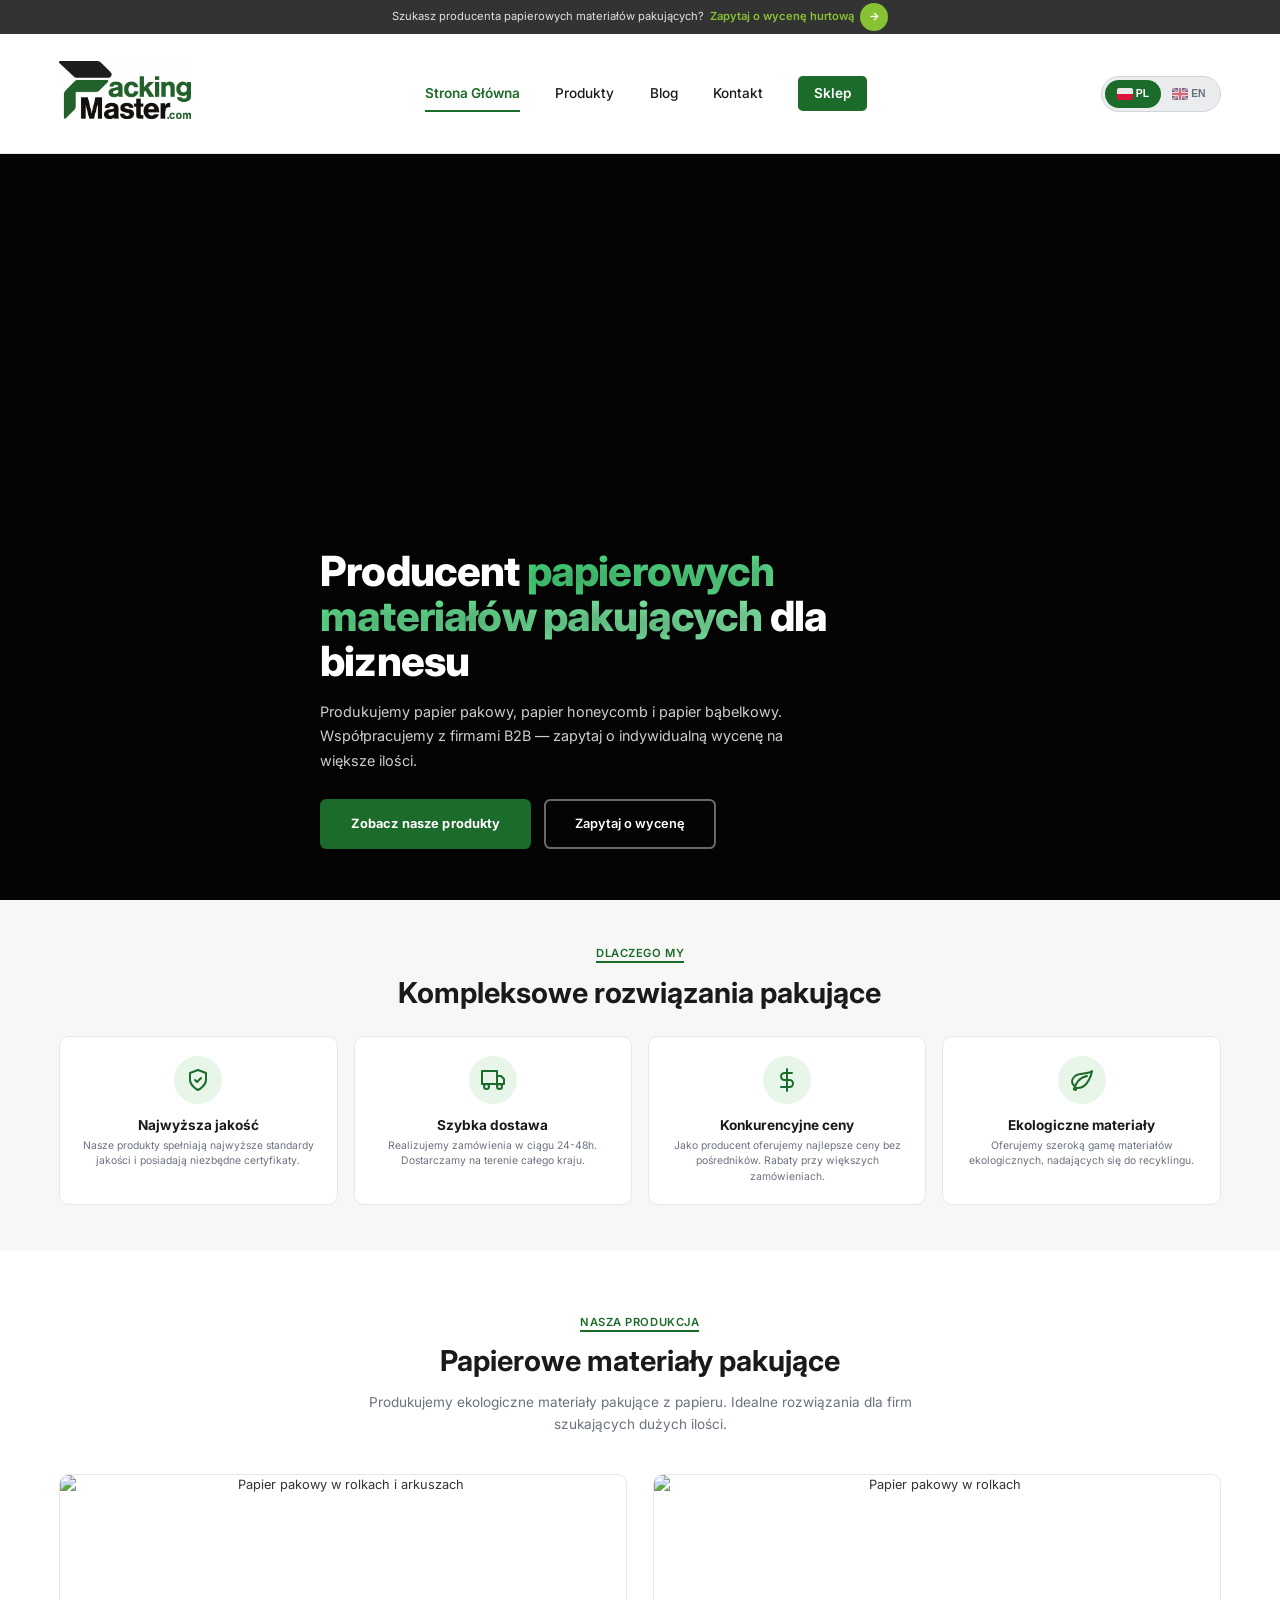
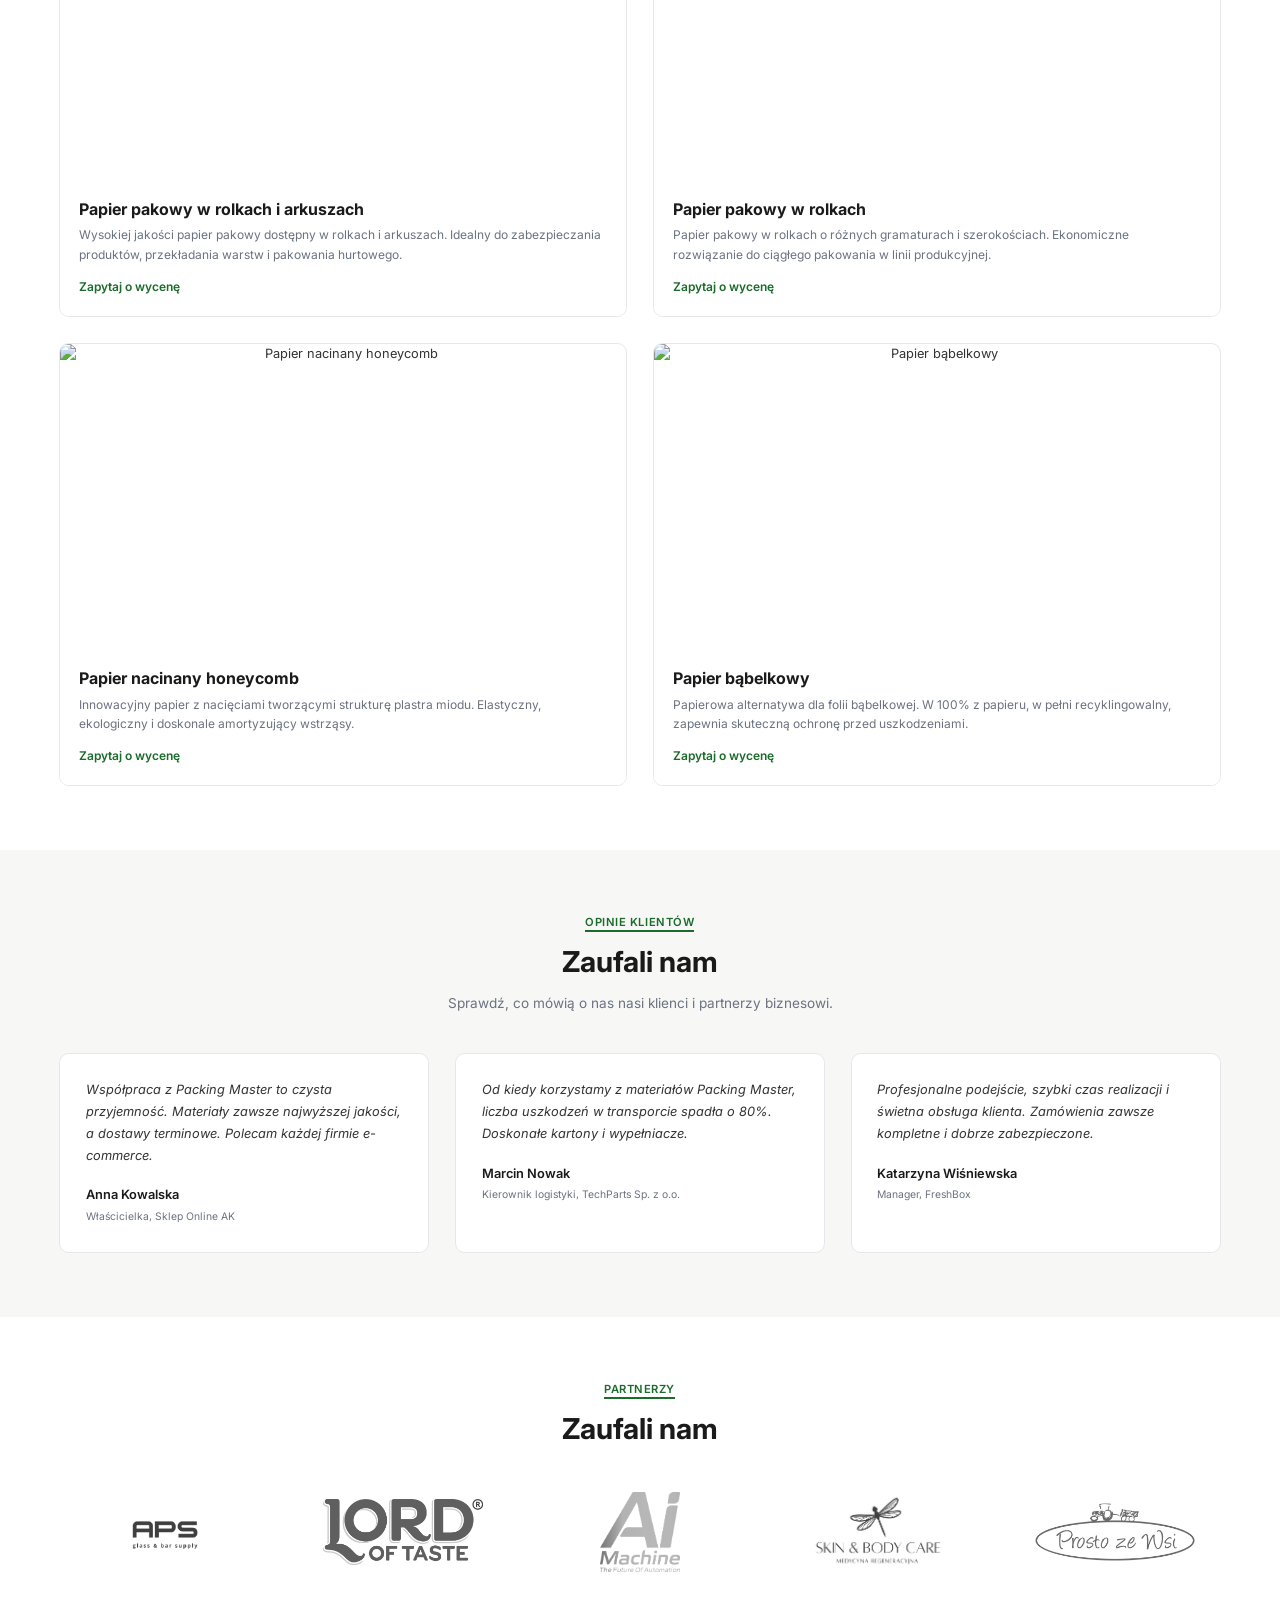
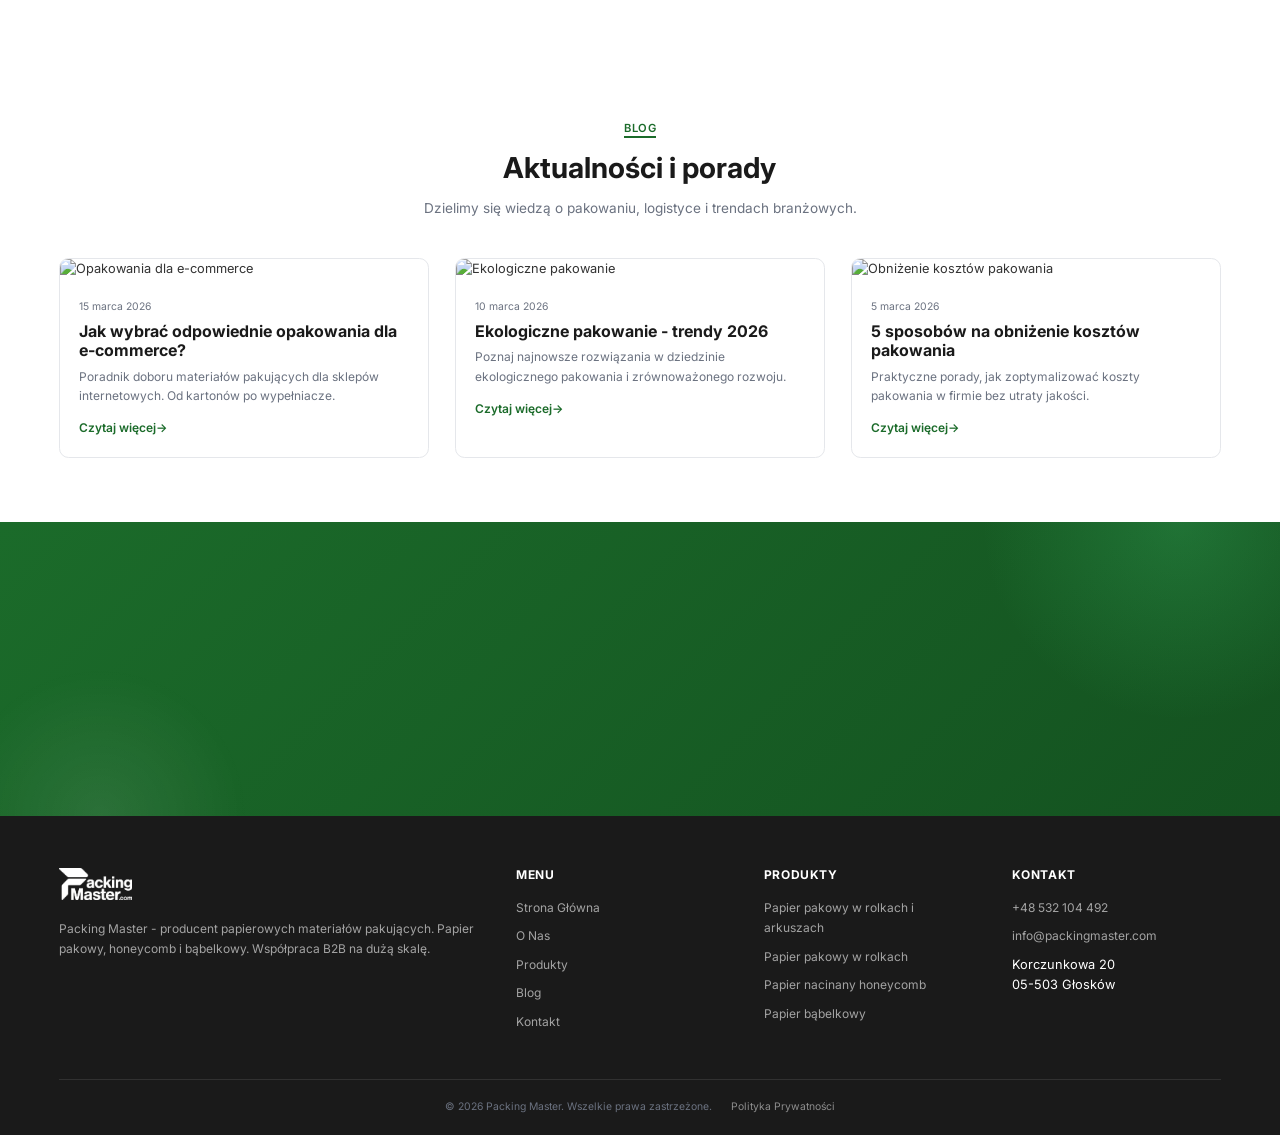
==== commit 12c82491: "Fix i18n.js syntax error breaking all JavaScript on the site - Polish quotation marks „" in privacy " ====
--- a/index.html
+++ b/index.html
@@ -390,7 +390,7 @@
   </footer>
 
   <!-- Scripts -->
-  <script src="js/i18n.js?v=2"></script>
-  <script src="js/main.js?v=2"></script>
+  <script src="js/i18n.js?v=3"></script>
+  <script src="js/main.js?v=3"></script>
 </body>
 </html>
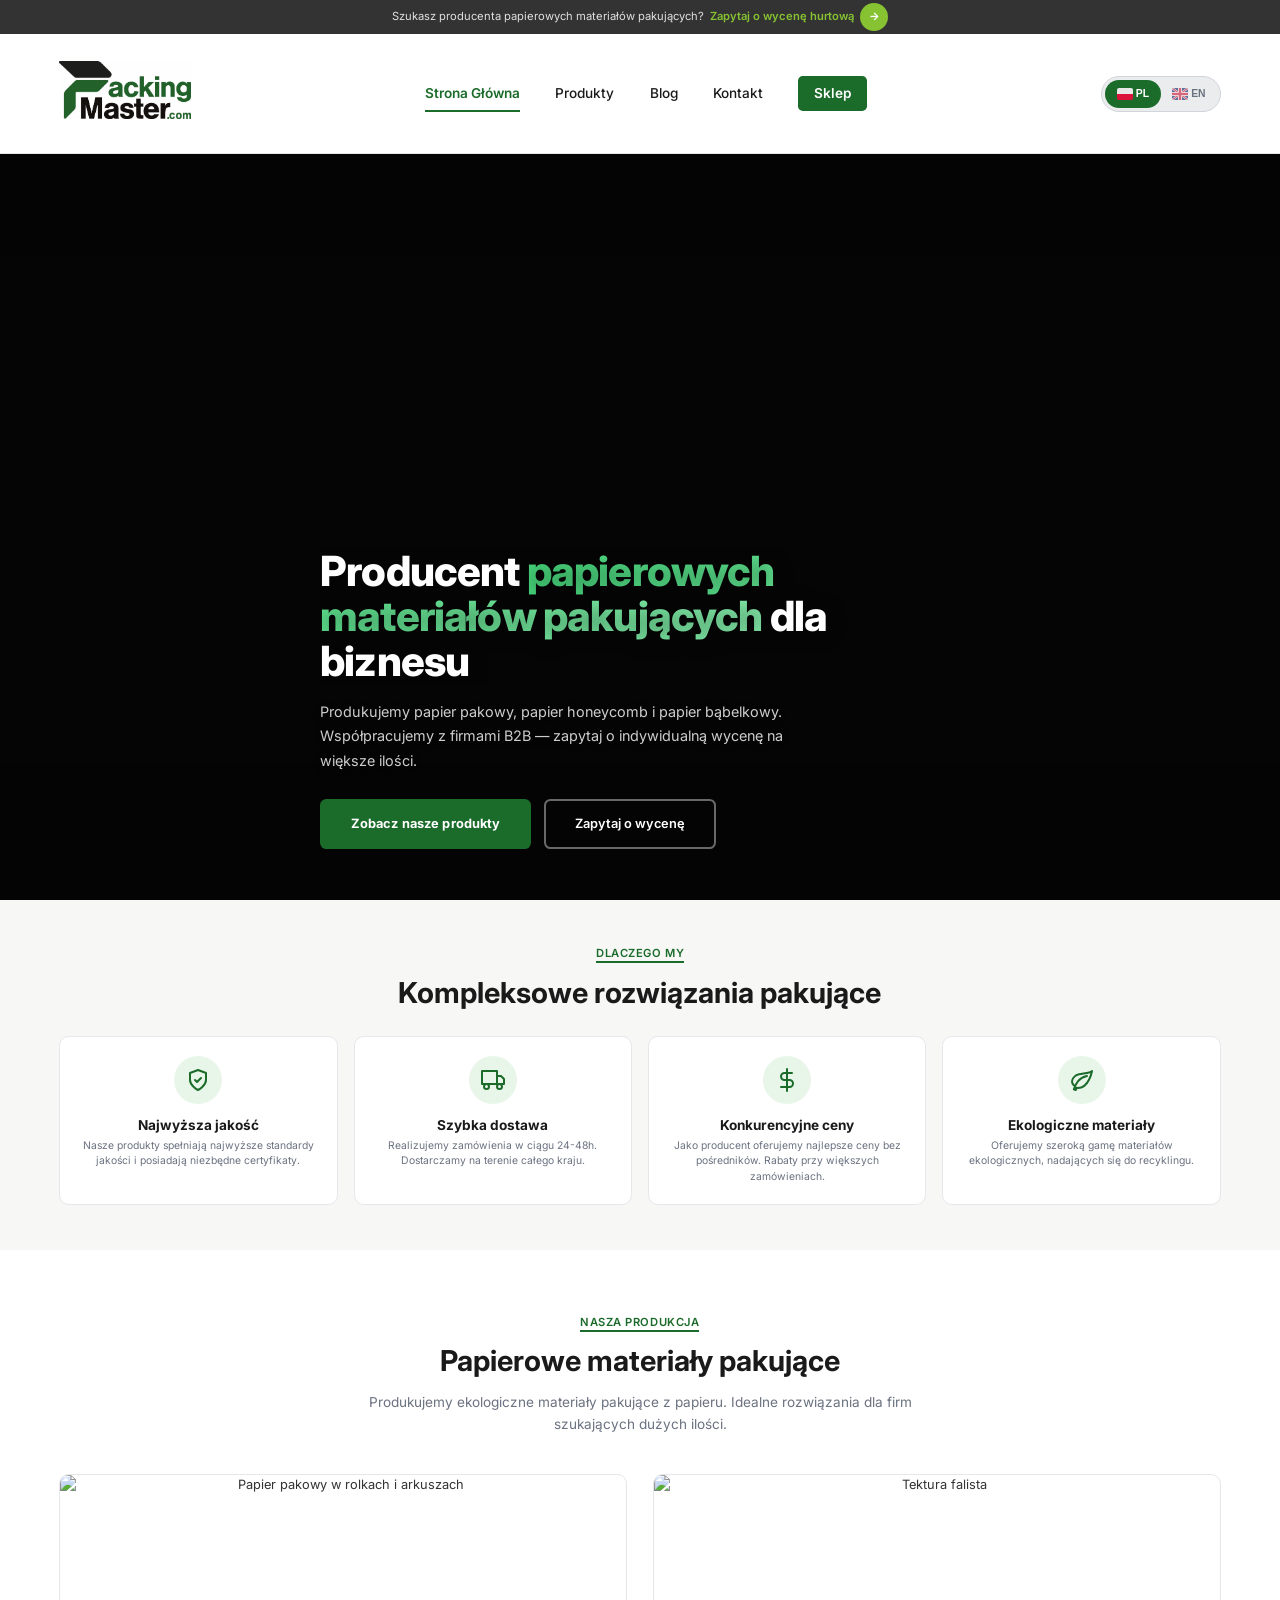
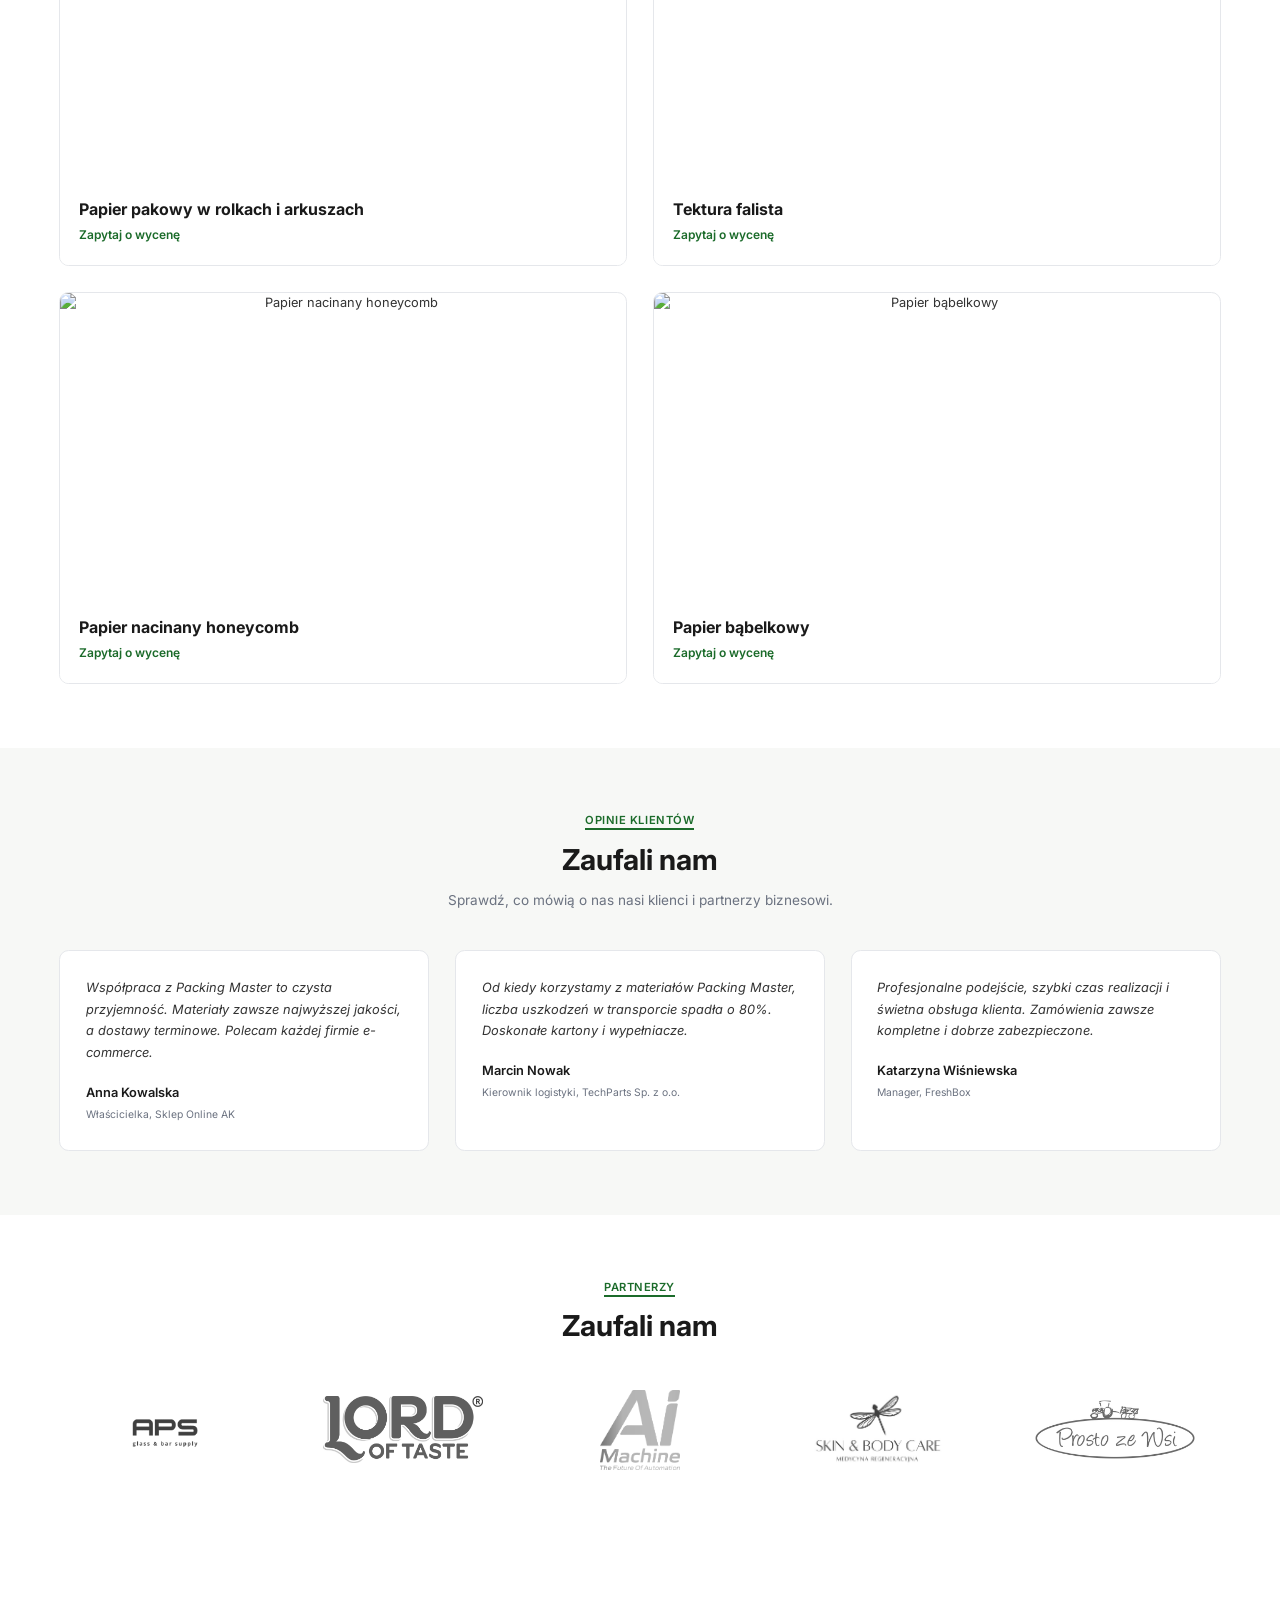
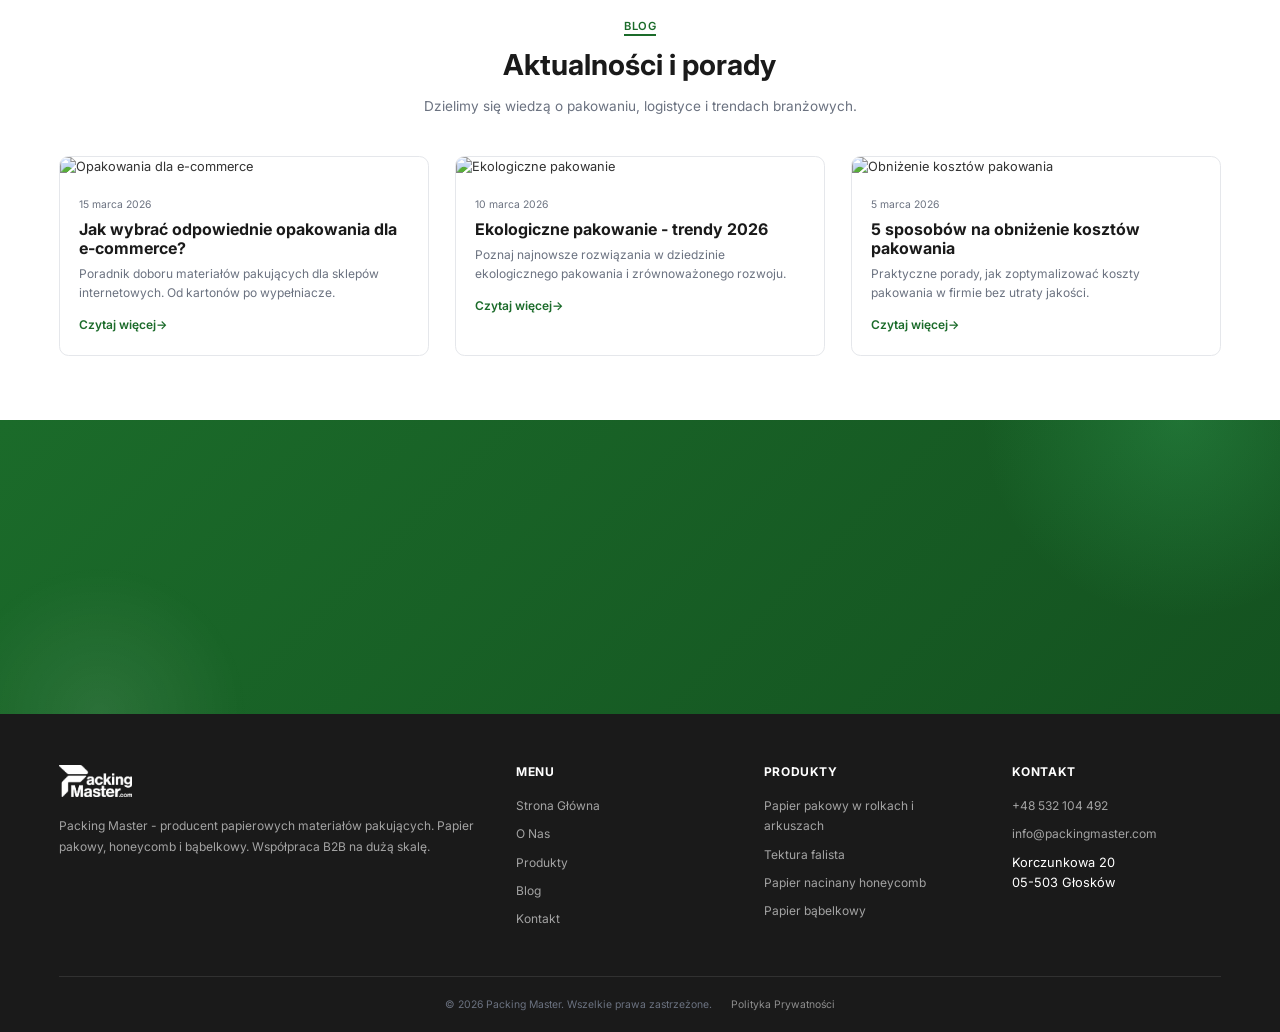
==== commit 4ff17cc1: "Update product cards: new images, descriptions, hover overlays, and Google Sans font - Replace produ" ====
--- a/index.html
+++ b/index.html
@@ -29,7 +29,7 @@
   <!-- Google Fonts -->
   <link rel="preconnect" href="https://fonts.googleapis.com">
   <link rel="preconnect" href="https://fonts.gstatic.com" crossorigin>
-  <link href="https://fonts.googleapis.com/css2?family=Inter:wght@300;400;500;600;700;800&display=swap" rel="stylesheet">
+  <link href="https://fonts.googleapis.com/css2?family=Google+Sans:wght@300;400;500;600;700;800&family=Inter:wght@300;400;500;600;700;800&display=swap" rel="stylesheet">
 
   <!-- Styles -->
   <link rel="stylesheet" href="css/style.css">
@@ -209,23 +209,47 @@
         <p class="section-subtitle" data-i18n="products.subtitle" data-animate="fade-up" data-delay="200">Produkujemy ekologiczne materiały pakujące z papieru. Idealne rozwiązania dla firm szukających dużych ilości.</p>
         <div class="products__grid" data-stagger>
           <div class="product-card">
-            <div class="product-card__img-wrap"><img src="images/nowa1.png" alt="Papier pakowy w rolkach i arkuszach" loading="lazy"></div>
+            <div class="product-card__img-wrap">
+                <img src="images/nowa1.png" alt="Papier pakowy w rolkach i arkuszach" loading="lazy">
+                <div class="product-card__overlay">
+                  <p>Oferujemy papier kraft, testliner i fluting jako praktyczne i ekonomiczne rozwiązanie do zabezpieczania produktów w transporcie, magazynowaniu i podczas przygotowania wysyłek.</p>
+                  <p>To materiały chętnie wybierane przez firmy produkcyjne, sklepy internetowe, centra logistyczne, branżę meblową oraz lakiernie samochodowe.</p>
+                  <p>Nasze papiery sprawdzają się jako wypełniacz paczek, materiał ochronny, przekładki oraz zabezpieczenie powierzchni narażonych na zarysowania, zabrudzenia i uszkodzenia mechaniczne.</p>
+                  <p>Dostarczamy je w rolkach i arkuszach, w formatach dopasowanych do potrzeb klientów biznesowych.</p>
+                </div>
+              </div>
             <div class="product-card__content">
               <h3 data-i18n="products.1.title">Papier pakowy w rolkach i arkuszach</h3>
-              <p data-i18n="products.1.desc">Wysokiej jakości papier pakowy dostępny w rolkach i arkuszach. Idealny do zabezpieczania produktów, przekładania warstw i pakowania hurtowego.</p>
+              <p data-i18n="products.1.desc">Oferujemy papier kraft, testliner i fluting jako praktyczne i ekonomiczne rozwiązanie do zabezpieczania produktów w transporcie, magazynowaniu i podczas przygotowania wysyłek. To materiały chętnie wybierane przez firmy produkcyjne, sklepy internetowe, centra logistyczne, branżę meblową oraz lakiernie samochodowe.<br><br>Nasze papiery sprawdzają się jako wypełniacz paczek, materiał ochronny, przekładki oraz zabezpieczenie powierzchni narażonych na zarysowania, zabrudzenia i uszkodzenia mechaniczne. Dostarczamy je w rolkach i arkuszach, w formatach dopasowanych do potrzeb klientów biznesowych.</p>
               <a href="contact.html" class="product-card__link" data-i18n="products.more">Zapytaj o wycenę</a>
             </div>
           </div>
           <div class="product-card">
-            <div class="product-card__img-wrap"><img src="images/nowa2.png" alt="Papier pakowy w rolkach" loading="lazy"></div>
+            <div class="product-card__img-wrap">
+                <img src="images/falista.png" alt="Tektura falista" loading="lazy">
+                <div class="product-card__overlay">
+                  <p>Praktyczny materiał do pakowania, przekładania i zabezpieczania towaru podczas transportu oraz magazynowania.</p>
+                  <p>Tektura falista skutecznie chroni produkty przed zarysowaniami, otarciami i drobnymi uszkodzeniami mechanicznymi.</p>
+                  <p>Doskonale sprawdza się przy zabezpieczaniu mebli, elementów szklanych, ceramiki, części, paczek oraz innych produktów wymagających dodatkowej ochrony.</p>
+                  <p>To wygodne i ekonomiczne rozwiązanie dla magazynów, firm wysyłkowych, sklepów internetowych i branży produkcyjnej.</p>
+                </div>
+              </div>
             <div class="product-card__content">
-              <h3 data-i18n="products.2.title">Papier pakowy w rolkach</h3>
+              <h3 data-i18n="products.2.title">Tektura falista</h3>
               <p data-i18n="products.2.desc">Papier pakowy w rolkach o różnych gramaturach i szerokościach. Ekonomiczne rozwiązanie do ciągłego pakowania w linii produkcyjnej.</p>
               <a href="contact.html" class="product-card__link" data-i18n="products.more">Zapytaj o wycenę</a>
             </div>
           </div>
           <div class="product-card">
-            <div class="product-card__img-wrap"><img src="images/nowa3.png" alt="Papier nacinany honeycomb" loading="lazy"></div>
+            <div class="product-card__img-wrap">
+                <img src="images/honeycomb.png" alt="Papier nacinany honeycomb" loading="lazy">
+                <div class="product-card__overlay">
+                  <p>Papier nacinany honeycomb kraft w rolkach to nowoczesny i wytrzymały papier do pakowania oraz zabezpieczania delikatnych produktów w transporcie i wysyłce.</p>
+                  <p>Dzięki strukturze plastra miodu doskonale sprawdza się jako papier zabezpieczający do szkła, porcelany, ceramiki, kosmetyków, świec, produktów dekoracyjnych i innych kruchych towarów.</p>
+                  <p>Skutecznie chroni przed stłuczeniem, zarysowaniem i uszkodzeniem, a jednocześnie przyspiesza codzienne pakowanie przesyłek.</p>
+                  <p>Oferujemy papier honeycomb kraft 70 i 80 g/m² w rolkach o szerokości 20, 30, 40 i 50 cm oraz długości 25, 50, 100 i 250 m. To praktyczne rozwiązanie dla sklepów internetowych, firm wysyłkowych, pracowni handmade, drogerii, sklepów z ceramiką oraz sprzedawców produktów delikatnych.</p>
+                </div>
+              </div>
             <div class="product-card__content">
               <h3 data-i18n="products.3.title">Papier nacinany honeycomb</h3>
               <p data-i18n="products.3.desc">Innowacyjny papier z nacięciami tworzącymi strukturę plastra miodu. Elastyczny, ekologiczny i doskonale amortyzujący wstrząsy.</p>
@@ -233,7 +257,15 @@
             </div>
           </div>
           <div class="product-card">
-            <div class="product-card__img-wrap"><img src="images/nowa4.png" alt="Papier bąbelkowy" loading="lazy"></div>
+            <div class="product-card__img-wrap">
+                <img src="images/bombelek.png" alt="Papier bąbelkowy" loading="lazy">
+                <div class="product-card__overlay">
+                  <p>Papierowa alternatywa dla folii bąbelkowej, przeznaczona do pakowania i zabezpieczania delikatnych produktów w transporcie, magazynowaniu i podczas przygotowania wysyłek.</p>
+                  <p>Dzięki swojej tłoczonej strukturze skutecznie chroni przed zarysowaniami, otarciami i uszkodzeniami mechanicznymi, zapewniając produktom bezpieczne dotarcie do odbiorcy.</p>
+                  <p>Doskonale sprawdza się przy pakowaniu szkła, ceramiki, porcelany, kosmetyków, świec, dekoracji i innych kruchych towarów. To rozwiązanie chętnie wybierane przez sklepy internetowe, firmy wysyłkowe, pracownie rękodzielnicze oraz branżę dekoracyjną.</p>
+                  <p>W 100% papierowy, w pełni biodegradowalny, a po użyciu nadaje się do recyklingu — ekologiczna i odpowiedzialna ochrona produktów.</p>
+                </div>
+              </div>
             <div class="product-card__content">
               <h3 data-i18n="products.4.title">Papier bąbelkowy</h3>
               <p data-i18n="products.4.desc">Papierowa alternatywa dla folii bąbelkowej. W 100% z papieru, w pełni recyklingowalny, zapewnia skuteczną ochronę przed uszkodzeniami.</p>
--- a/css/style.css
+++ b/css/style.css
@@ -25,7 +25,7 @@
 }
 
 body {
-  font-family: 'Inter', -apple-system, BlinkMacSystemFont, 'Segoe UI', Roboto, sans-serif;
+  font-family: 'Google Sans', 'Inter', -apple-system, BlinkMacSystemFont, 'Segoe UI', Roboto, sans-serif;
   color: #333333;
   background: #FFFFFF;
   line-height: 1.6;
@@ -1333,12 +1333,16 @@
 
 /* Product card content alias and direct img */
 .product-card > img { width: 100%; height: 308px; object-fit: cover; background: #F7F8F6; }
-.product-card__img-wrap { position: relative; }
+.product-card__img-wrap { position: relative; overflow: hidden; }
 .product-card__img-wrap img { width: 100%; height: 308px; object-fit: cover; display: block; transition: transform 0.6s cubic-bezier(0.16, 1, 0.3, 1); }
 .product-card__img-wrap::after { content: ''; position: absolute; bottom: 0; left: 0; right: 0; height: 40%; background: linear-gradient(to top, #FFFFFF 0%, rgba(255,255,255,0) 100%); pointer-events: none; z-index: 2; }
+.product-card__overlay { position: absolute; top: 0; left: 0; right: 0; bottom: 0; background: rgba(20, 82, 32, 0.88); backdrop-filter: blur(4px); -webkit-backdrop-filter: blur(4px); color: #fff; display: flex; flex-direction: column; justify-content: center; padding: 1.75rem; font-size: 0.8rem; line-height: 1.65; letter-spacing: 0.01em; text-align: left; opacity: 0; transform: translateY(8px); transition: opacity 0.5s cubic-bezier(0.25, 0.46, 0.45, 0.94), transform 0.5s cubic-bezier(0.25, 0.46, 0.45, 0.94); z-index: 3; overflow-y: auto; }
+.product-card__overlay p { margin: 0 0 0.75rem; color: #fff; }
+.product-card__overlay p:last-child { margin-bottom: 0; }
+.product-card:hover .product-card__overlay { opacity: 1; transform: translateY(0); }
 .product-card__content { padding: 1.5rem; text-align: left; position: relative; margin-top: -2px; background: #FFFFFF; }
 .product-card__content h3 { margin-bottom: 0.5rem; font-size: 1.25rem; }
-.product-card__content p { font-size: 0.9375rem; margin-bottom: 1rem; }
+.product-card__content p { font-size: 0.9375rem; margin-bottom: 1rem; display: none; }
 .product-card__link { display: inline-block; color: #1B6B2A; font-weight: 600; font-size: 0.9375rem; }
 .product-card__link:hover { text-decoration: underline; }
 
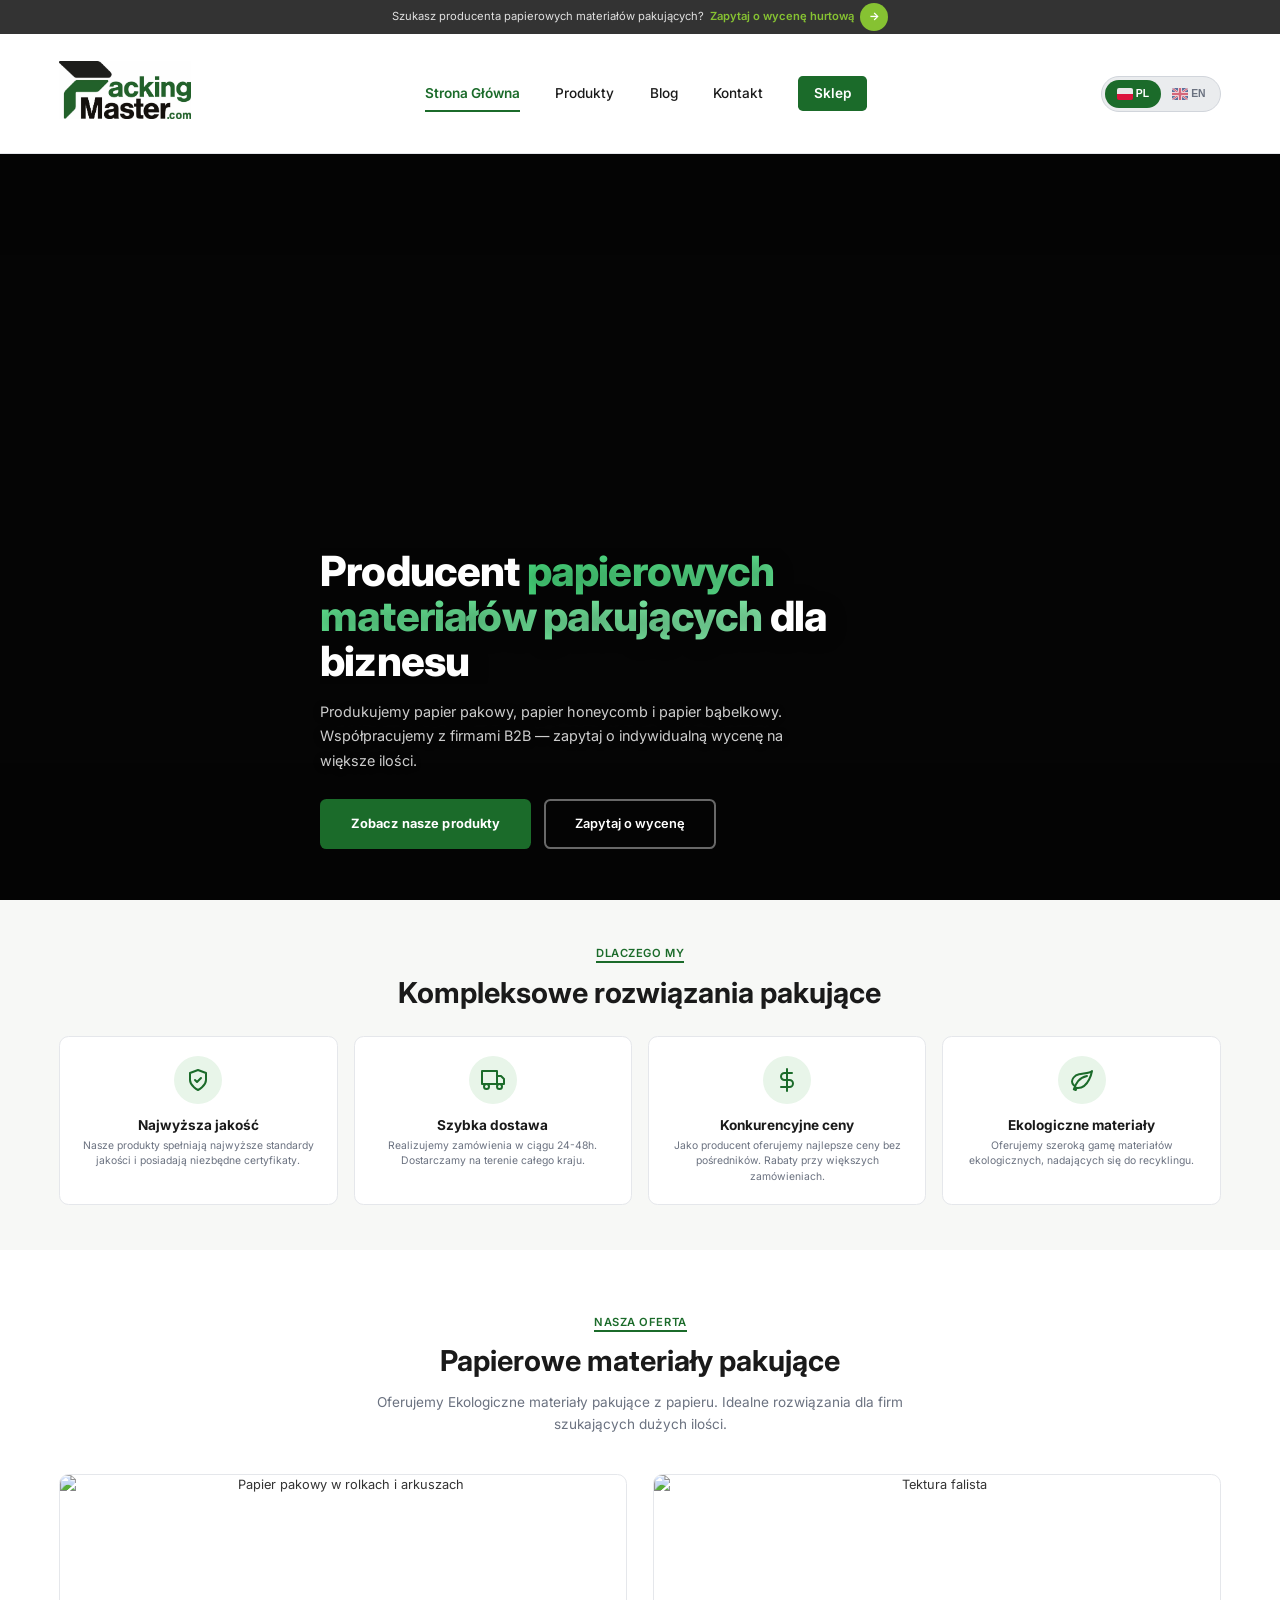
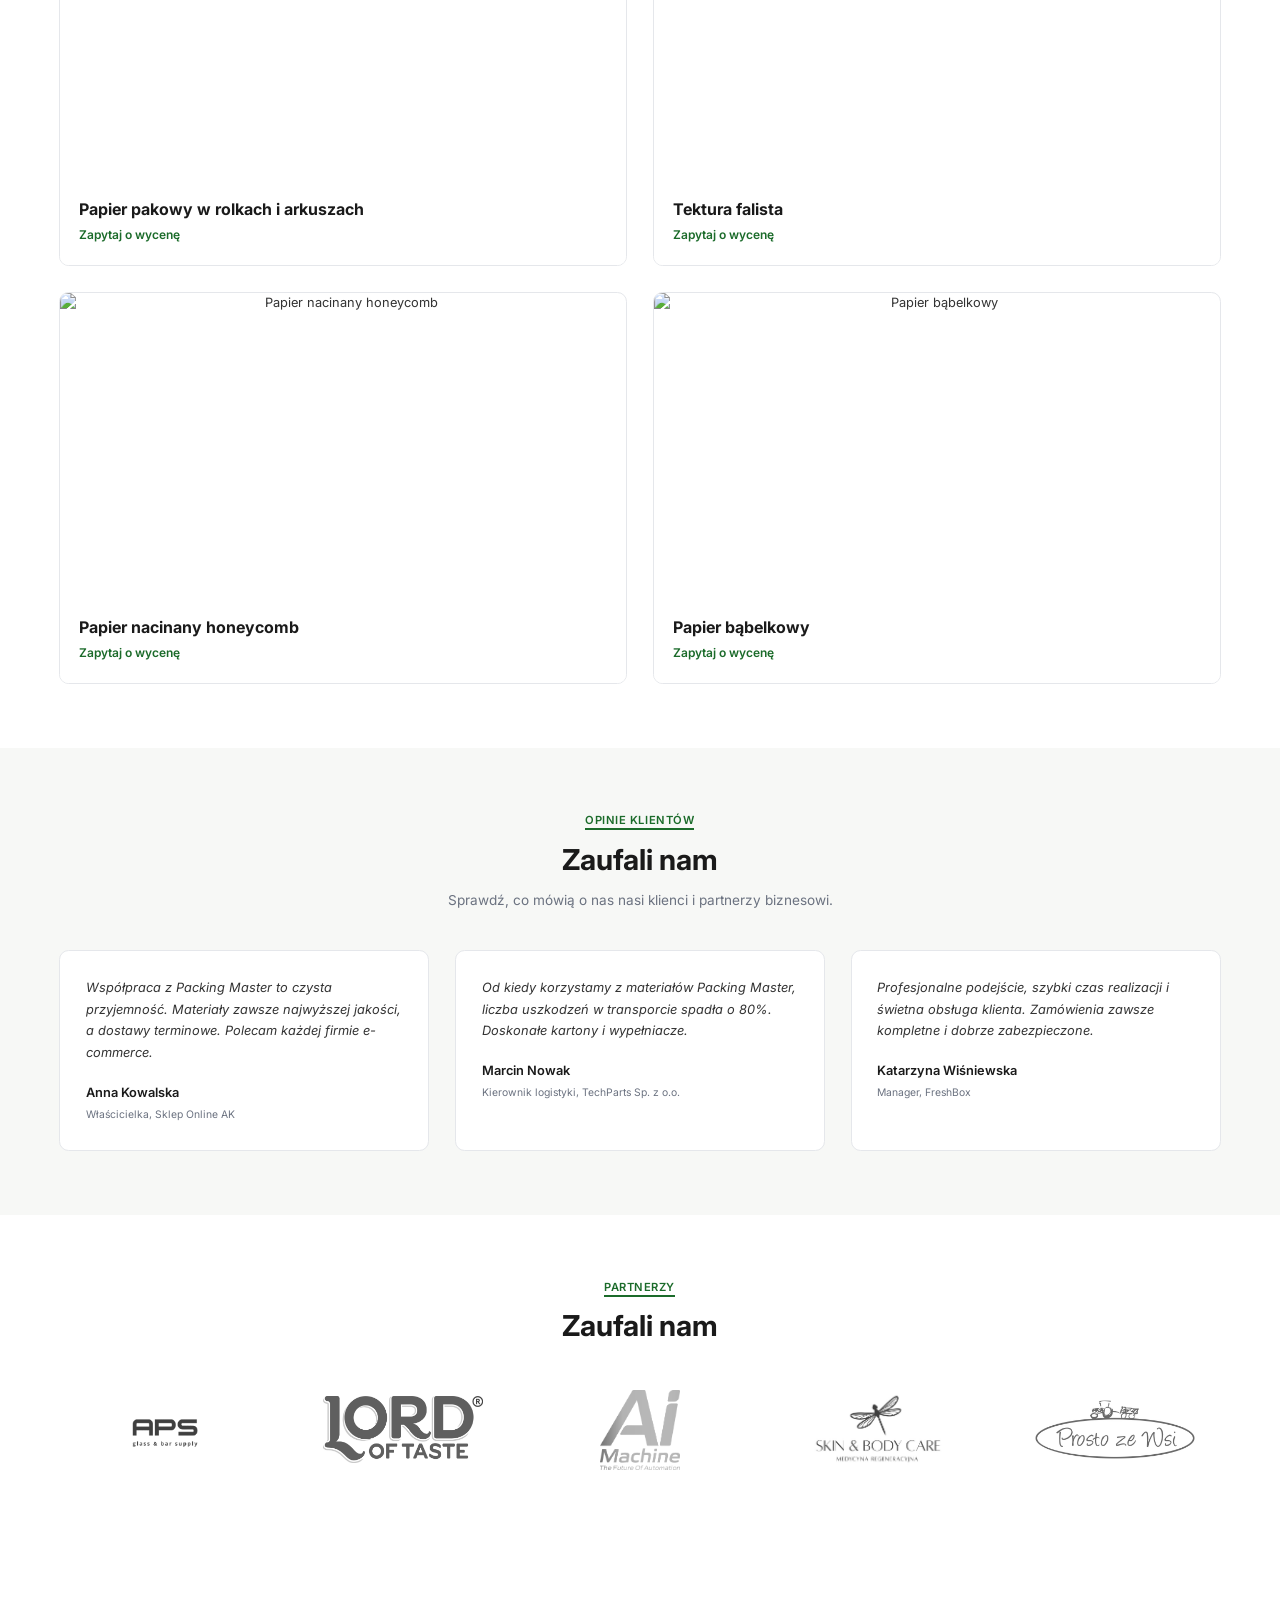
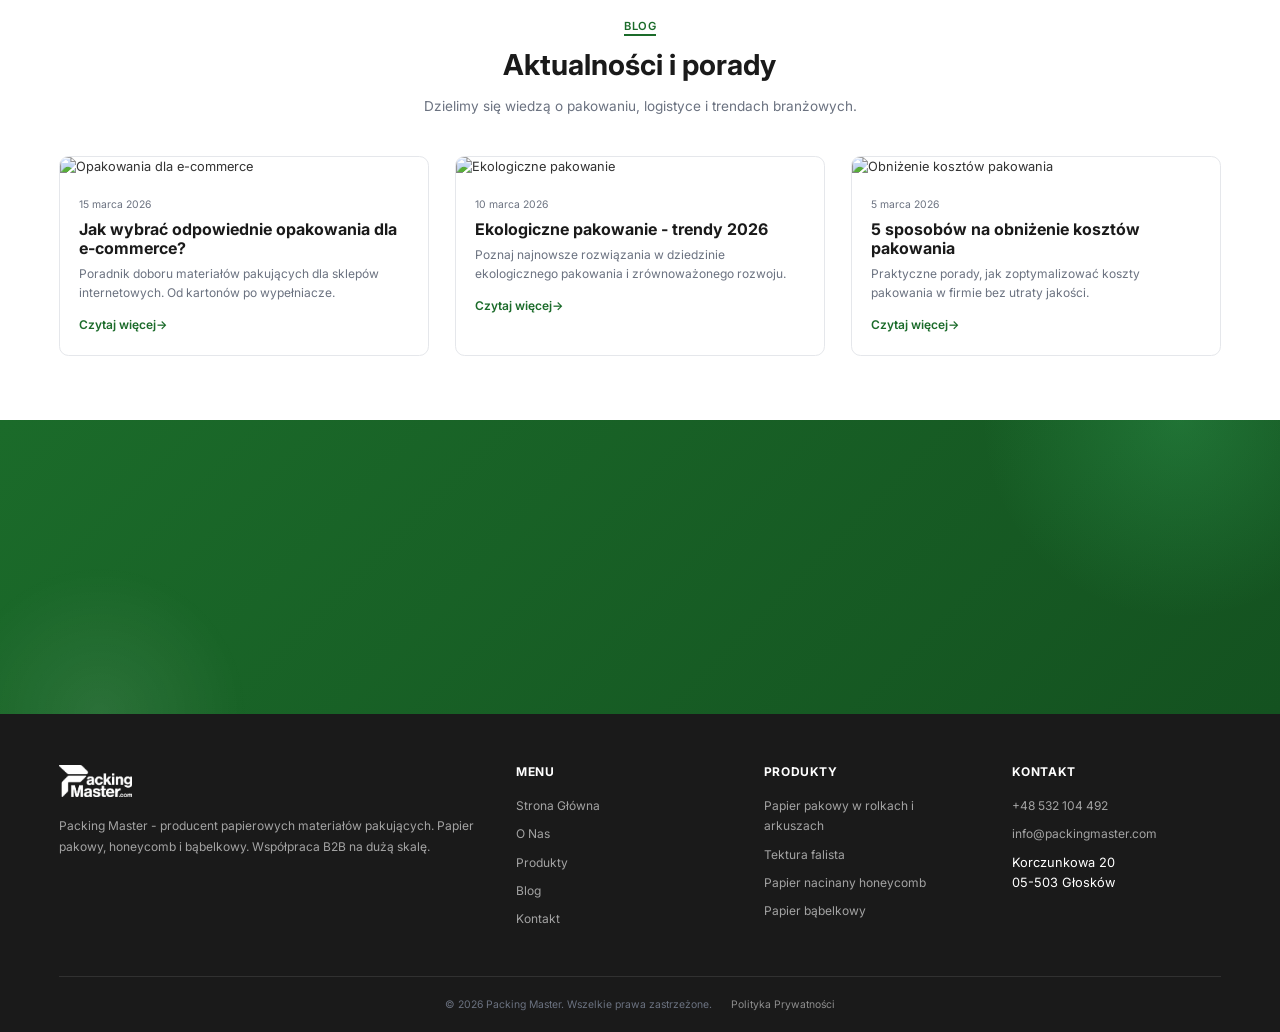
==== commit e4a32b17: "Rename "Nasza produkcja" to "Nasza Oferta" in products section Updates products section heading and " ====
--- a/index.html
+++ b/index.html
@@ -204,9 +204,9 @@
     <!-- ========== PRODUCTS ========== -->
     <section class="products">
       <div class="container">
-        <span class="section-label" data-i18n="products.label" data-animate="fade-up">Nasza produkcja</span>
+        <span class="section-label" data-i18n="products.label" data-animate="fade-up">Nasza Oferta</span>
         <h2 data-i18n="products.title" data-animate="fade-up" data-delay="100">Papierowe materiały pakujące</h2>
-        <p class="section-subtitle" data-i18n="products.subtitle" data-animate="fade-up" data-delay="200">Produkujemy ekologiczne materiały pakujące z papieru. Idealne rozwiązania dla firm szukających dużych ilości.</p>
+        <p class="section-subtitle" data-i18n="products.subtitle" data-animate="fade-up" data-delay="200">Oferujemy Ekologiczne materiały pakujące z papieru. Idealne rozwiązania dla firm szukających dużych ilości.</p>
         <div class="products__grid" data-stagger>
           <div class="product-card">
             <div class="product-card__img-wrap">
--- a/css/style.css
+++ b/css/style.css
@@ -713,59 +713,6 @@
   max-width: 600px;
   margin: 0 auto 2rem;
   font-size: 1.125rem;
-}
-
-/* ---- FAQ ---- */
-.faq-item {
-  border: 1px solid #E5E7EB;
-  border-radius: 0.75rem;
-  margin-bottom: 0.75rem;
-  overflow: hidden;
-}
-
-.faq-item__question {
-  display: flex;
-  justify-content: space-between;
-  align-items: center;
-  padding: 1.25rem 1.5rem;
-  cursor: pointer;
-  background: #FFFFFF;
-  border: none;
-  width: 100%;
-  text-align: left;
-  font-size: 1rem;
-  font-weight: 600;
-  color: #1A1A1A;
-}
-
-.faq-item__question:hover {
-  background: #F7F8F6;
-}
-
-.faq-item__icon {
-  font-size: 1.25rem;
-  color: #1B6B2A;
-  transition: transform 0.2s;
-}
-
-.faq-item.open .faq-item__icon {
-  transform: rotate(45deg);
-}
-
-.faq-item__answer {
-  max-height: 0;
-  overflow: hidden;
-  transition: max-height 0.3s ease;
-}
-
-.faq-item.open .faq-item__answer {
-  max-height: 500px;
-}
-
-.faq-item__answer p {
-  padding: 0 1.5rem 1.25rem;
-  font-size: 0.9375rem;
-  line-height: 1.7;
 }
 
 /* ---- Contact Form ---- */
@@ -1422,10 +1369,6 @@
 .pricing-card__features { text-align: left; margin: 1.5rem 0 2rem; }
 .pricing-card__features li { padding: 0.5rem 0; font-size: 0.9375rem; color: #333333; display: flex; align-items: center; gap: 0.5rem; }
 .pricing-card__features li::before { content: '✓'; color: #1B6B2A; font-weight: 700; }
-
-/* ---- FAQ section ---- */
-.faq { padding: 5rem 0; }
-.faq-list { max-width: 800px; margin: 0 auto; }
 
 /* ---- Contact page ---- */
 .contact { padding: 5rem 0; }
@@ -1925,24 +1868,6 @@
   100% { transform: translate(30px, -20px) scale(1.2); }
 }
 
-/* ---- FAQ animation ---- */
-.faq-item {
-  transition: box-shadow 0.3s ease, border-color 0.3s ease;
-}
-
-.faq-item:hover {
-  border-color: #1B6B2A;
-}
-
-.faq-item.open {
-  box-shadow: 0 4px 16px rgba(27, 107, 42, 0.1);
-  border-color: #1B6B2A;
-}
-
-.faq-item__answer {
-  transition: max-height 0.5s cubic-bezier(0.16, 1, 0.3, 1);
-}
-
 /* ---- Parallax container ---- */
 [data-parallax] {
   will-change: transform;
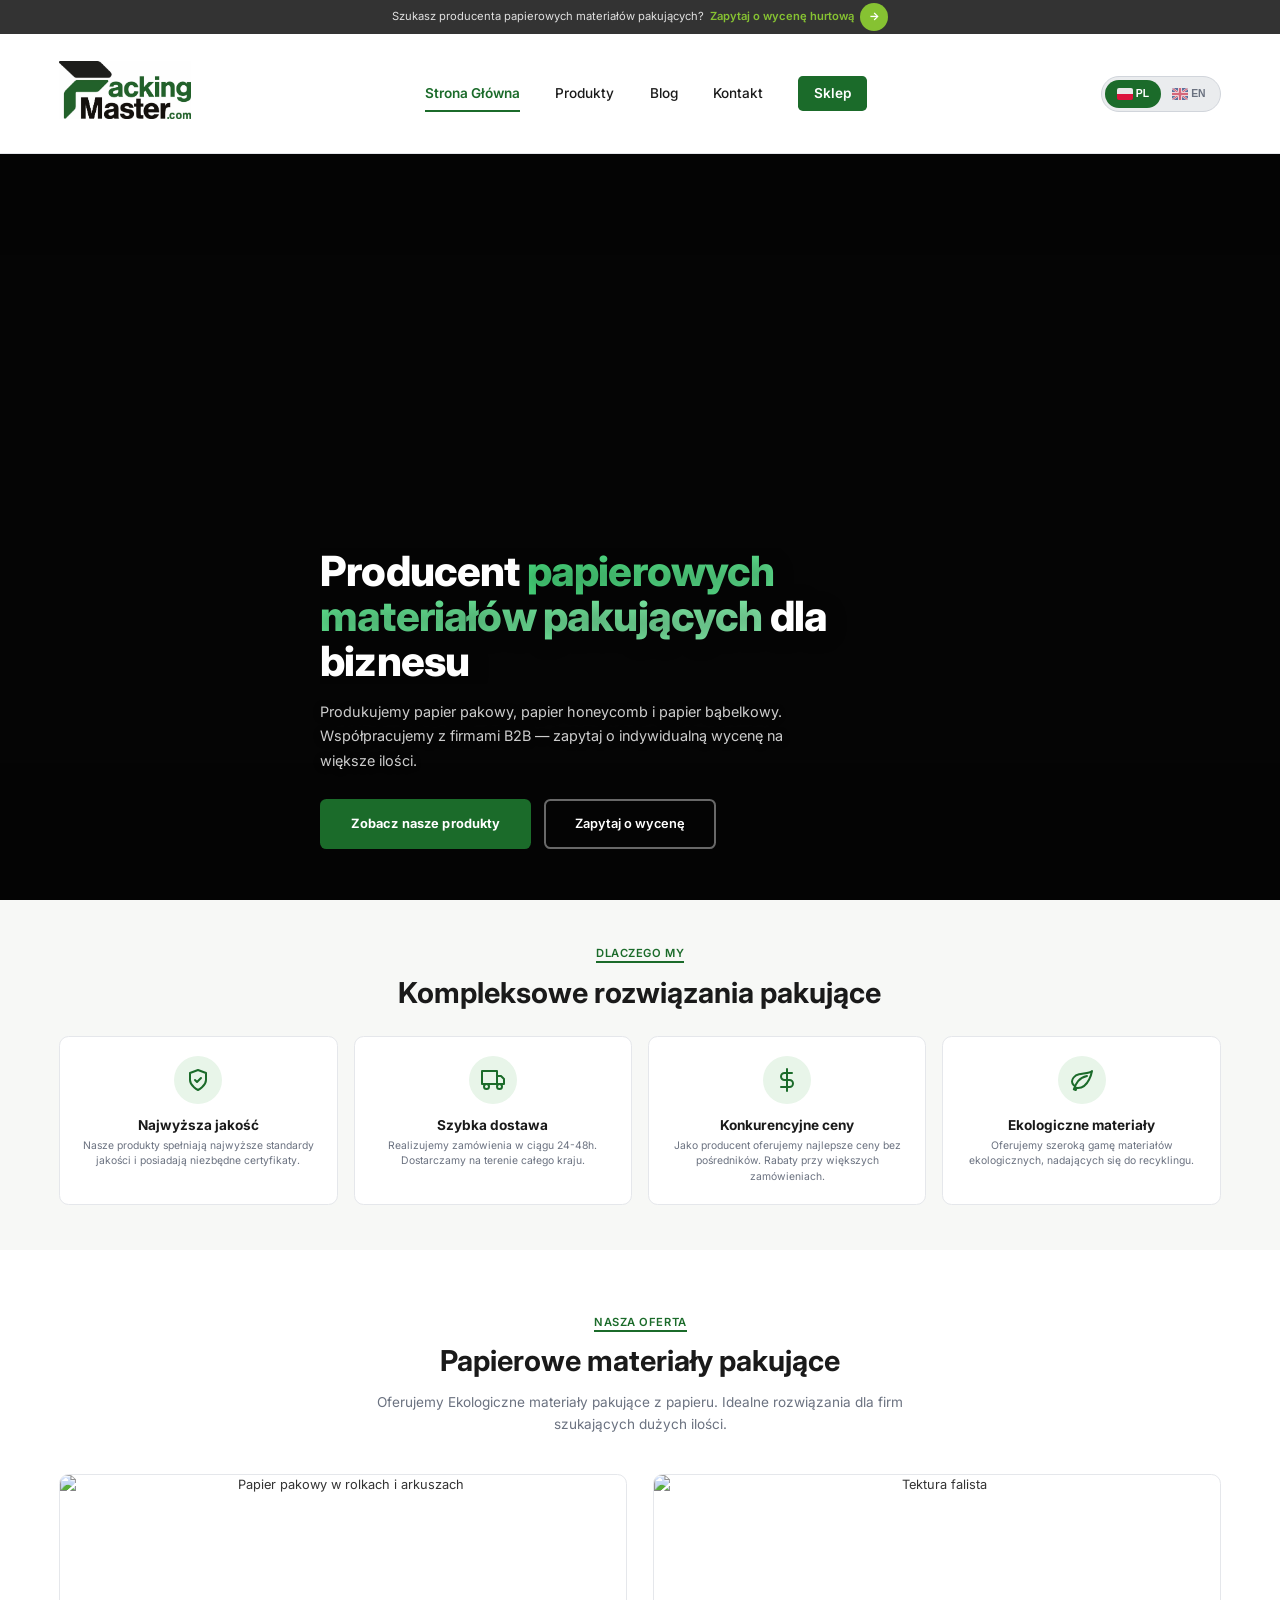
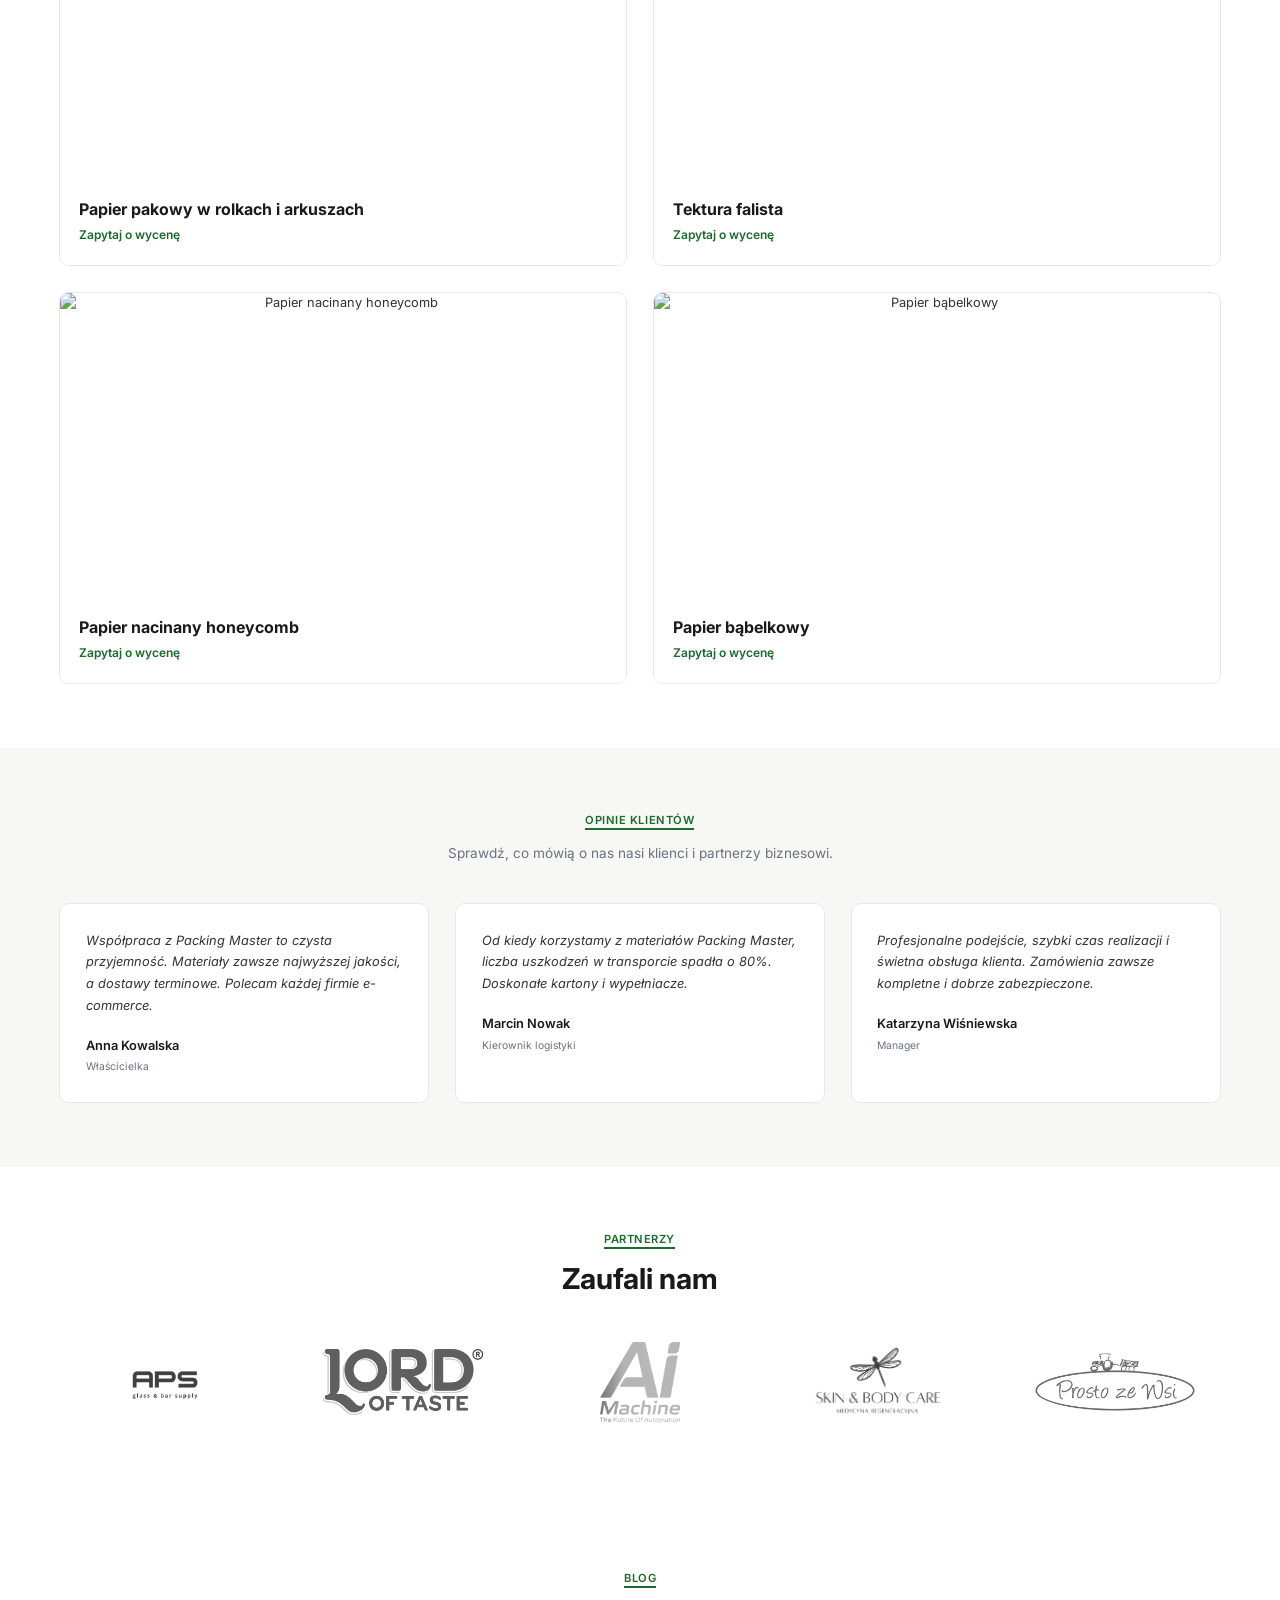
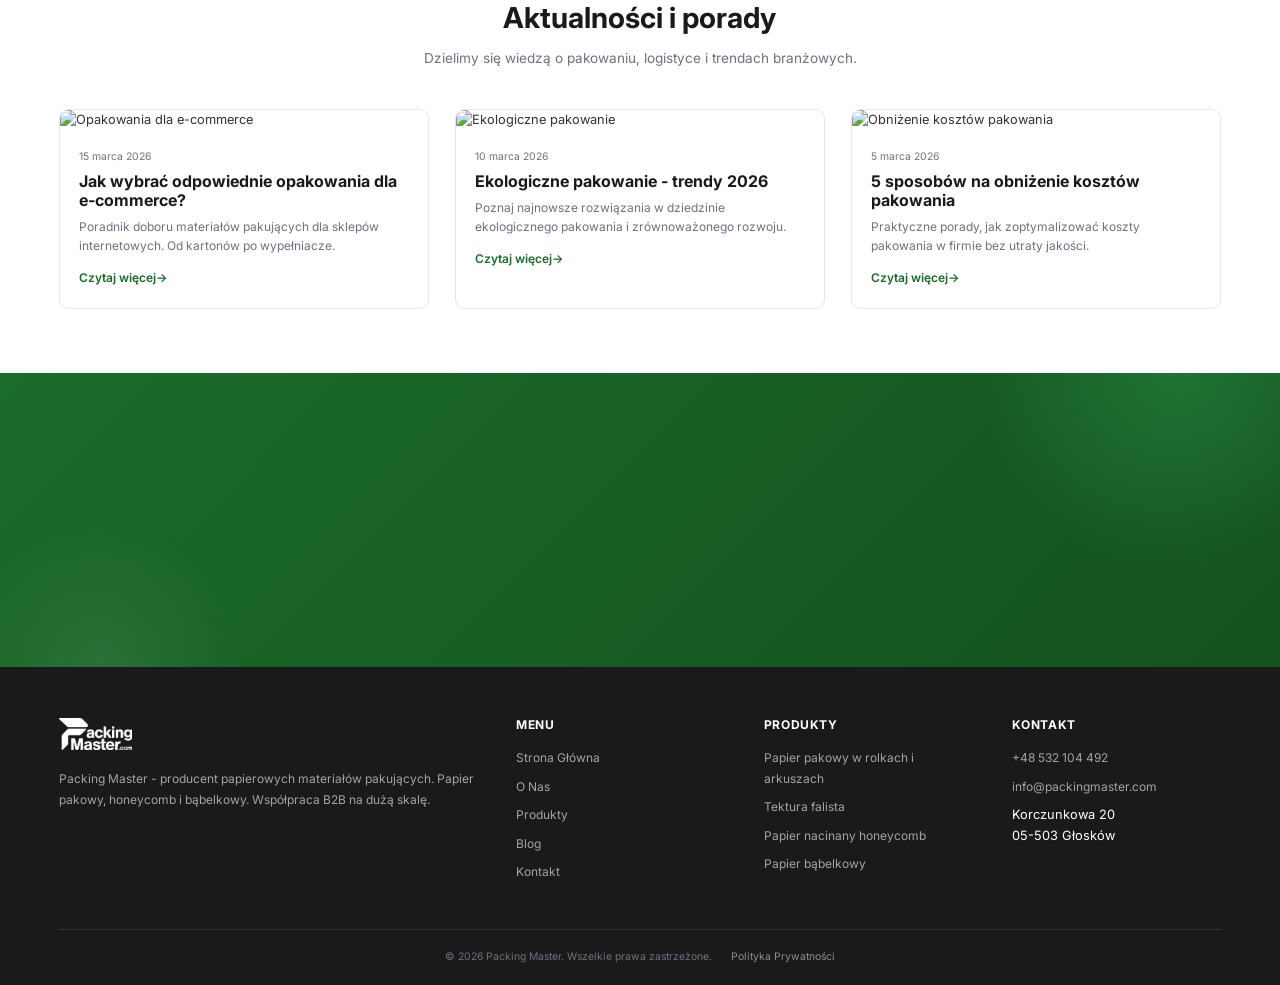
==== commit ace37afa: "Simplify testimonials section: drop heading and company names Removes the "Zaufali nam" h2 from the " ====
--- a/index.html
+++ b/index.html
@@ -280,7 +280,6 @@
     <section class="testimonials">
       <div class="container">
         <span class="section-label" data-i18n="testimonials.label" data-animate="fade-up">Opinie klientów</span>
-        <h2 data-i18n="testimonials.title" data-animate="fade-up" data-delay="100">Zaufali nam</h2>
         <p class="section-subtitle" data-i18n="testimonials.subtitle" data-animate="fade-up" data-delay="200">Sprawdź, co mówią o nas nasi klienci i partnerzy biznesowi.</p>
         <div class="testimonials__grid" data-stagger>
           <div class="testimonial-card">
@@ -288,7 +287,7 @@
             <div class="testimonial-card__author">
               <div>
                 <strong data-i18n="testimonials.1.name">Anna Kowalska</strong>
-                <span data-i18n="testimonials.1.role">Właścicielka, Sklep Online AK</span>
+                <span data-i18n="testimonials.1.role">Właścicielka</span>
               </div>
             </div>
           </div>
@@ -297,7 +296,7 @@
             <div class="testimonial-card__author">
               <div>
                 <strong data-i18n="testimonials.2.name">Marcin Nowak</strong>
-                <span data-i18n="testimonials.2.role">Kierownik logistyki, TechParts Sp. z o.o.</span>
+                <span data-i18n="testimonials.2.role">Kierownik logistyki</span>
               </div>
             </div>
           </div>
@@ -306,7 +305,7 @@
             <div class="testimonial-card__author">
               <div>
                 <strong data-i18n="testimonials.3.name">Katarzyna Wiśniewska</strong>
-                <span data-i18n="testimonials.3.role">Manager, FreshBox</span>
+                <span data-i18n="testimonials.3.role">Manager</span>
               </div>
             </div>
           </div>
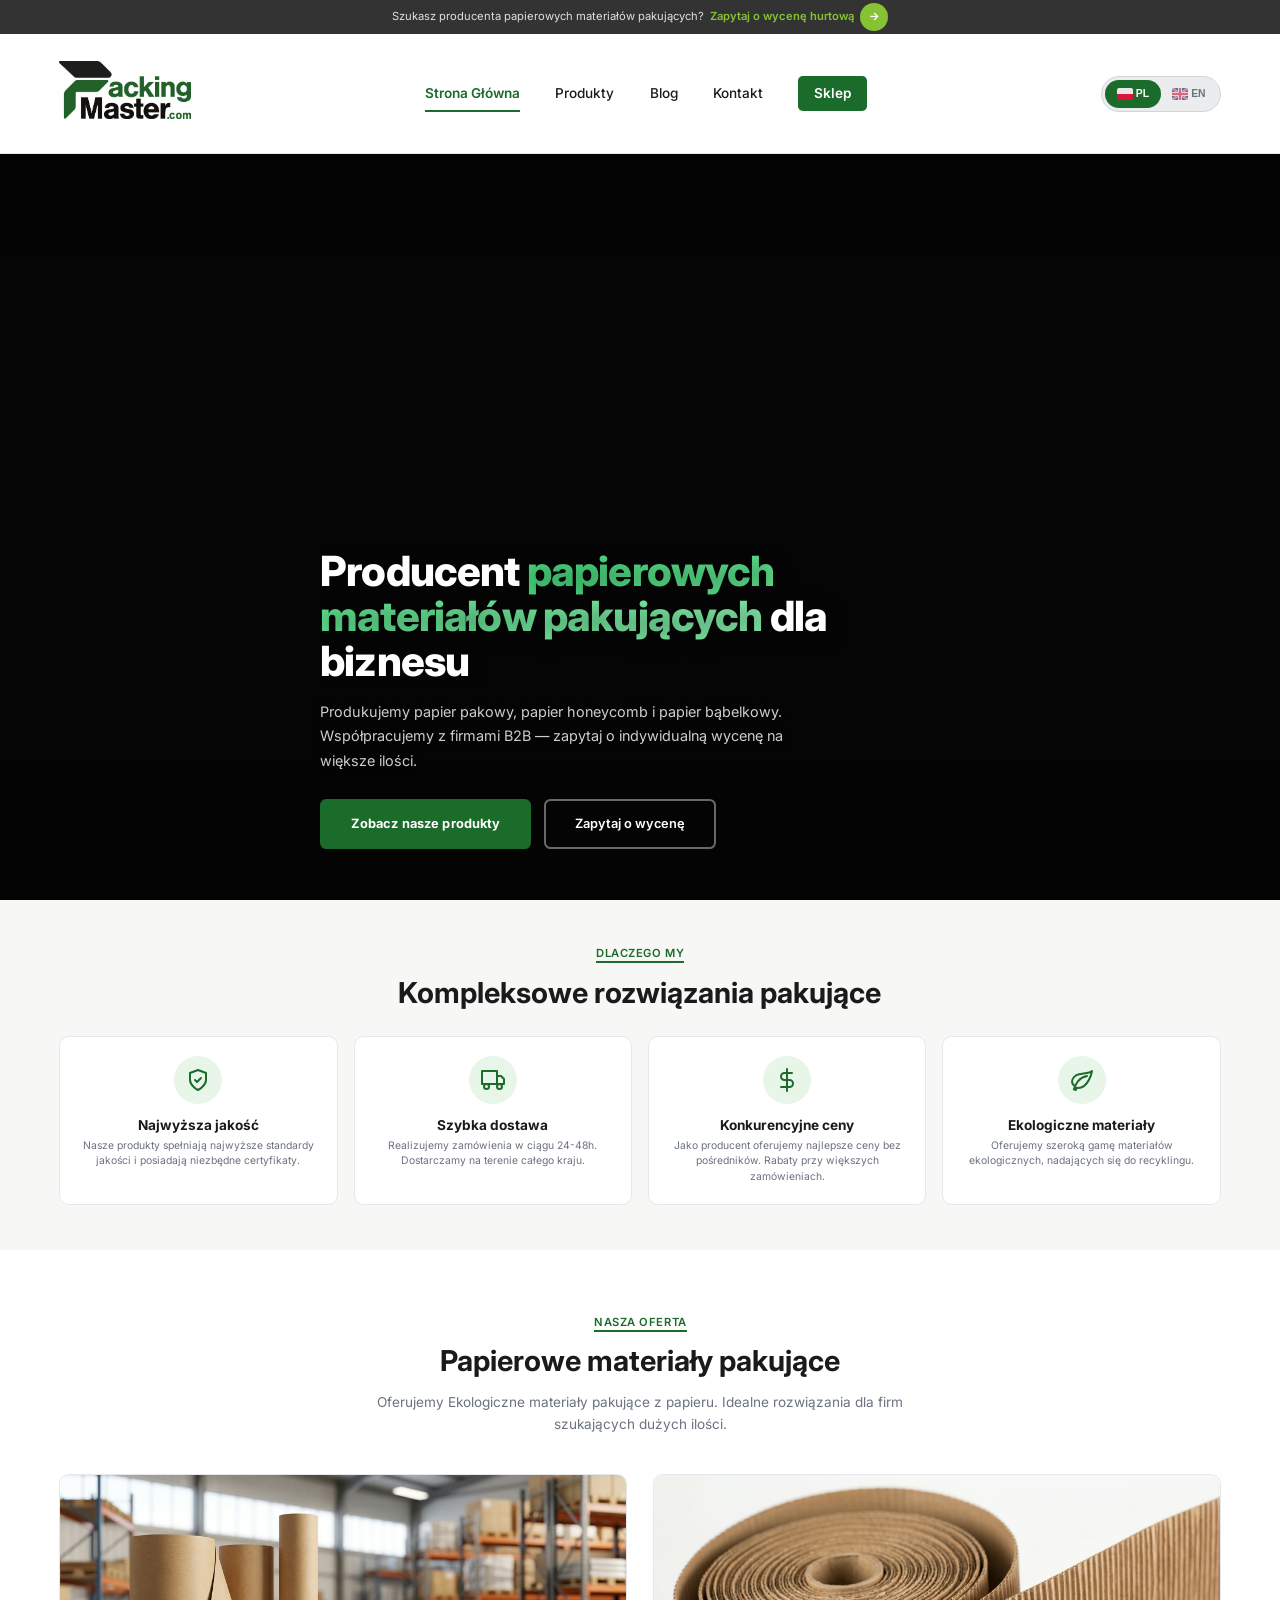
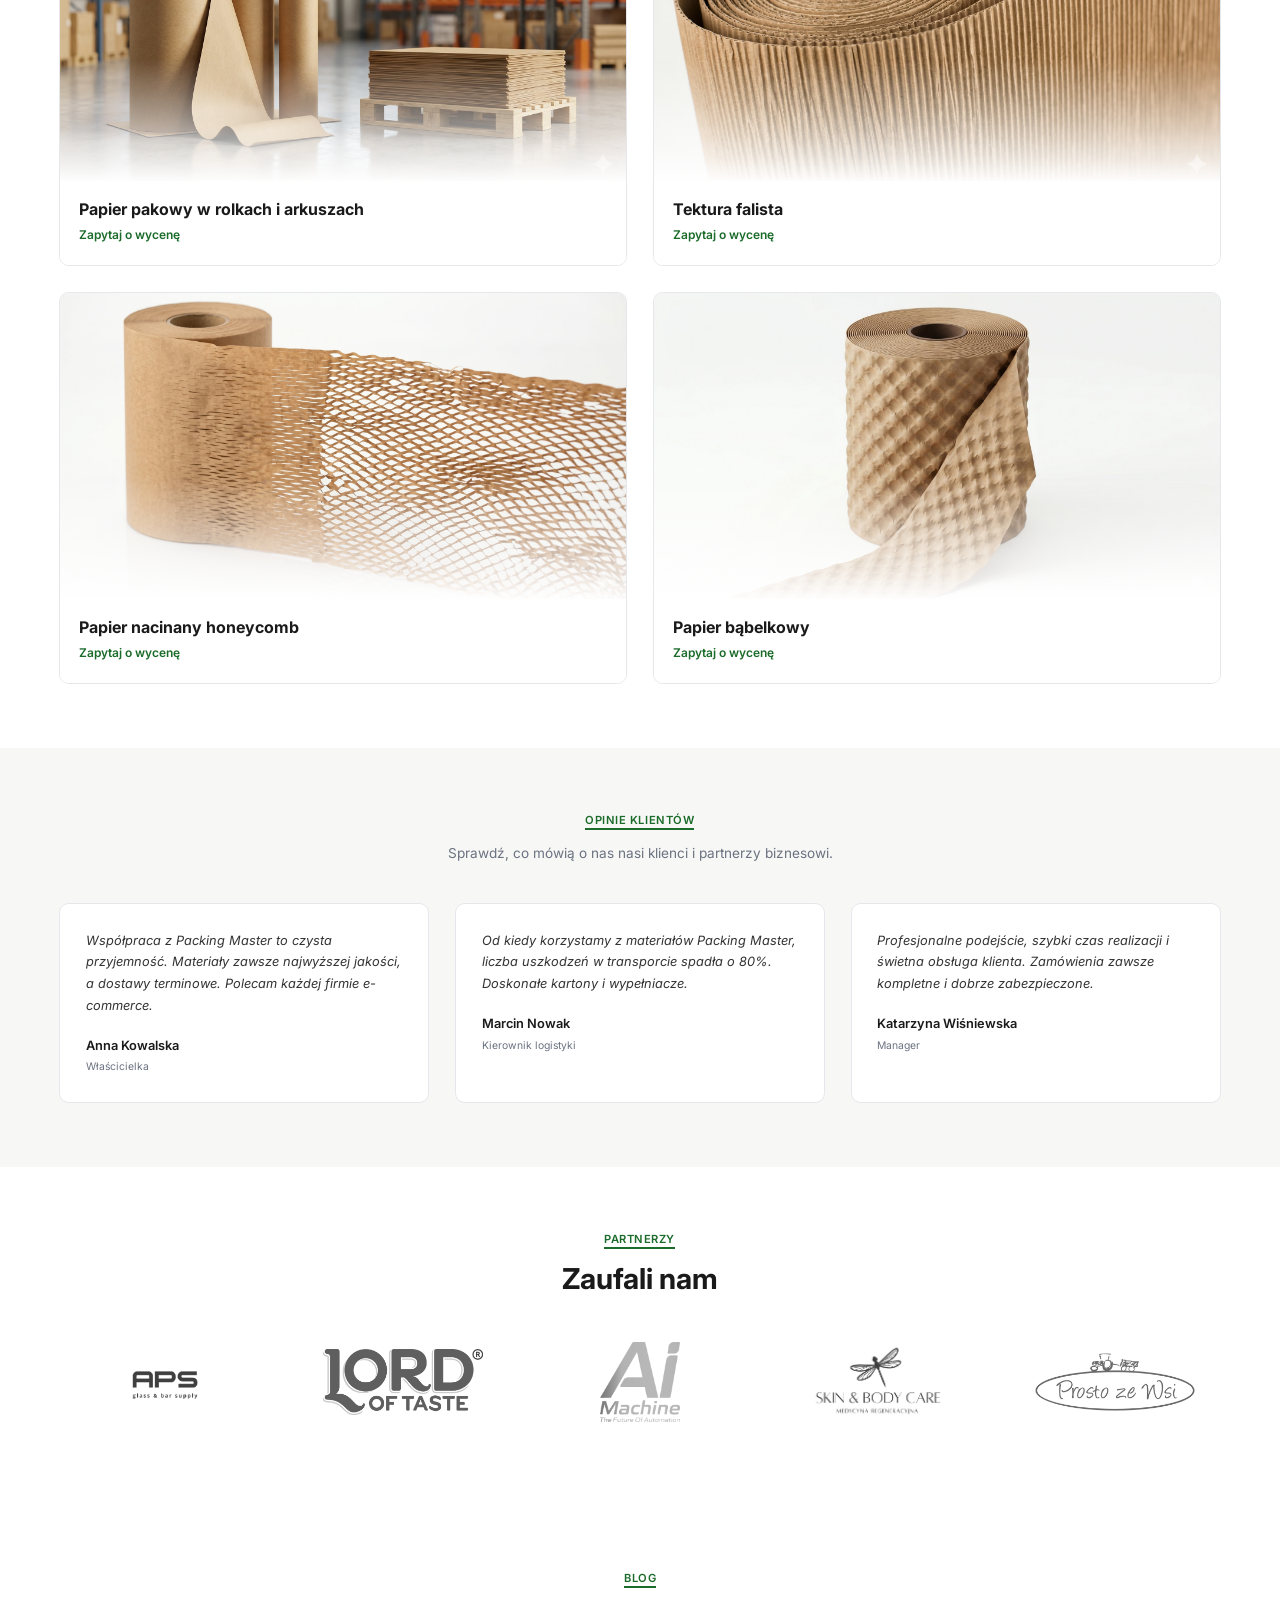
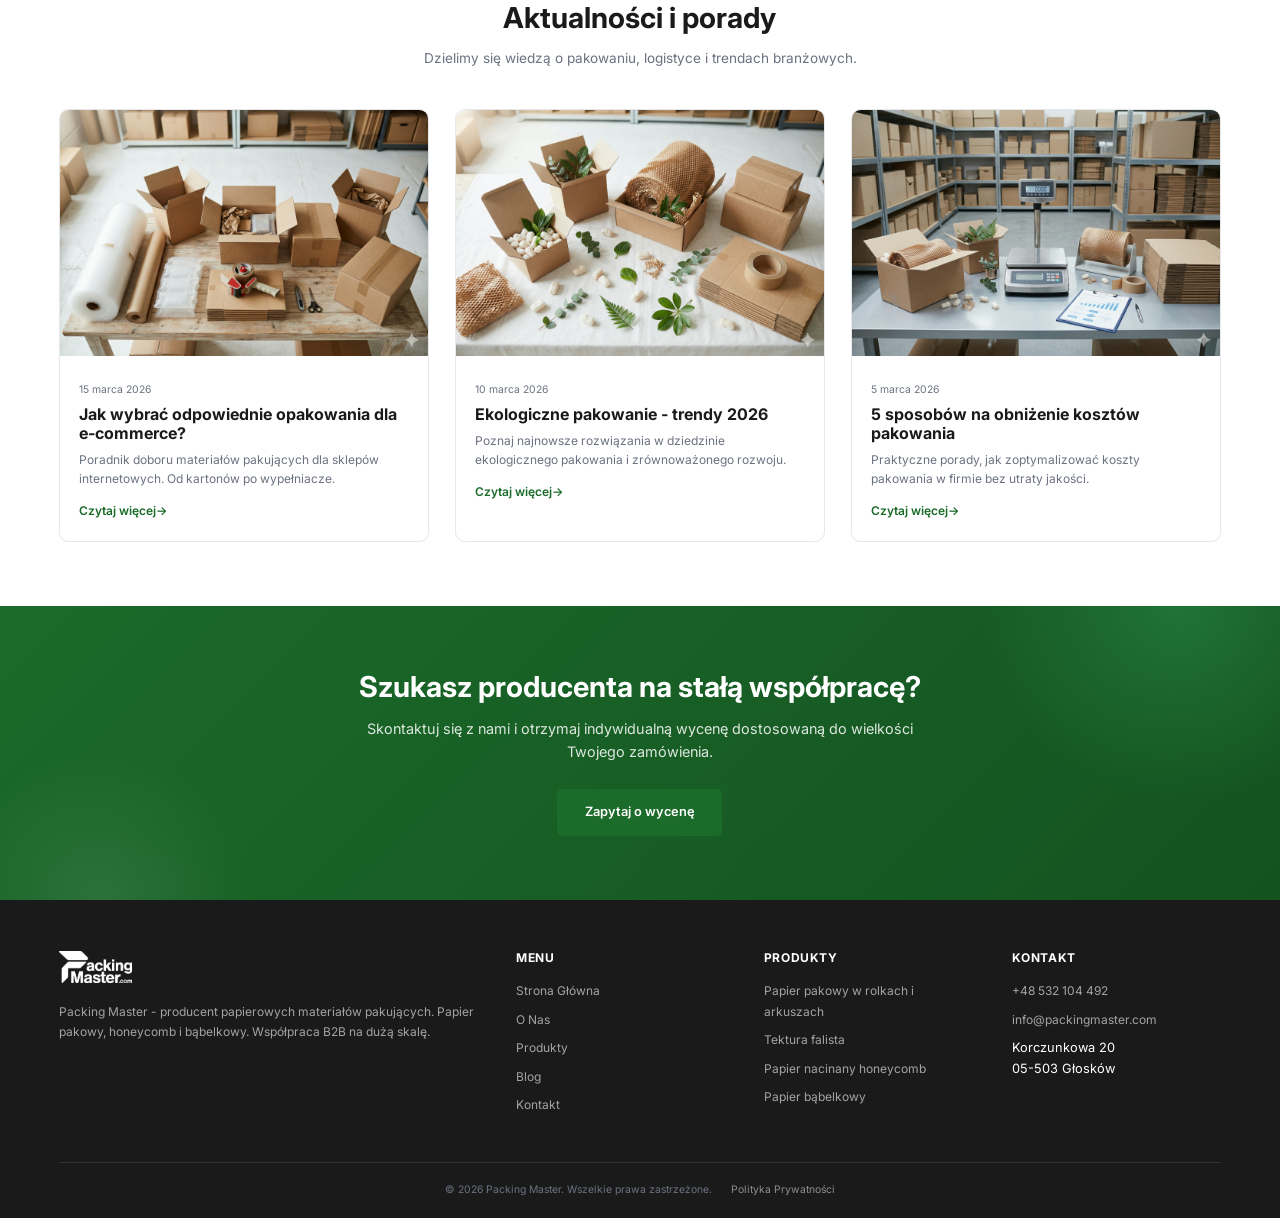
==== commit 5f496e28: "Sync repo with deployed production state; point Sklep to the real shop The working tree had drifted " ====
--- a/index.html
+++ b/index.html
@@ -89,7 +89,7 @@
         <a href="products.html" data-i18n="nav.products">Produkty</a>
         <a href="blog.html" data-i18n="nav.blog">Blog</a>
         <a href="contact.html" data-i18n="nav.contact">Kontakt</a>
-        <a href="https://packingmaster.com" target="_blank" rel="noopener" data-i18n="nav.shop" class="header__nav-shop">Sklep</a>
+        <a href="https://sklep.packingmaster.com" target="_blank" rel="noopener" data-i18n="nav.shop" class="header__nav-shop">Sklep</a>
       </nav>
       <div class="header__actions">
         <div class="lang-switcher">
@@ -114,7 +114,7 @@
     <a href="products.html" data-i18n="nav.products">Produkty</a>
     <a href="blog.html" data-i18n="nav.blog">Blog</a>
     <a href="contact.html" data-i18n="nav.contact">Kontakt</a>
-    <a href="https://packingmaster.com" target="_blank" rel="noopener" data-i18n="nav.shop" class="mobile-nav__shop">Sklep</a>
+    <a href="https://sklep.packingmaster.com" target="_blank" rel="noopener" data-i18n="nav.shop" class="mobile-nav__shop">Sklep</a>
     <div class="lang-switcher">
       <div class="lang-switcher__track" data-active="pl">
         <div class="lang-switcher__indicator"></div>
@@ -210,7 +210,7 @@
         <div class="products__grid" data-stagger>
           <div class="product-card">
             <div class="product-card__img-wrap">
-                <img src="images/nowa1.png" alt="Papier pakowy w rolkach i arkuszach" loading="lazy">
+                <img src="images/nowa1.jpg" alt="Papier pakowy w rolkach i arkuszach" loading="lazy">
                 <div class="product-card__overlay">
                   <p>Oferujemy papier kraft, testliner i fluting jako praktyczne i ekonomiczne rozwiązanie do zabezpieczania produktów w transporcie, magazynowaniu i podczas przygotowania wysyłek.</p>
                   <p>To materiały chętnie wybierane przez firmy produkcyjne, sklepy internetowe, centra logistyczne, branżę meblową oraz lakiernie samochodowe.</p>
@@ -226,7 +226,7 @@
           </div>
           <div class="product-card">
             <div class="product-card__img-wrap">
-                <img src="images/falista.png" alt="Tektura falista" loading="lazy">
+                <img src="images/falista.jpg" alt="Tektura falista" loading="lazy">
                 <div class="product-card__overlay">
                   <p>Praktyczny materiał do pakowania, przekładania i zabezpieczania towaru podczas transportu oraz magazynowania.</p>
                   <p>Tektura falista skutecznie chroni produkty przed zarysowaniami, otarciami i drobnymi uszkodzeniami mechanicznymi.</p>
@@ -242,7 +242,7 @@
           </div>
           <div class="product-card">
             <div class="product-card__img-wrap">
-                <img src="images/honeycomb.png" alt="Papier nacinany honeycomb" loading="lazy">
+                <img src="images/honeycomb.jpg" alt="Papier nacinany honeycomb" loading="lazy">
                 <div class="product-card__overlay">
                   <p>Papier nacinany honeycomb kraft w rolkach to nowoczesny i wytrzymały papier do pakowania oraz zabezpieczania delikatnych produktów w transporcie i wysyłce.</p>
                   <p>Dzięki strukturze plastra miodu doskonale sprawdza się jako papier zabezpieczający do szkła, porcelany, ceramiki, kosmetyków, świec, produktów dekoracyjnych i innych kruchych towarów.</p>
@@ -258,7 +258,7 @@
           </div>
           <div class="product-card">
             <div class="product-card__img-wrap">
-                <img src="images/bombelek.png" alt="Papier bąbelkowy" loading="lazy">
+                <img src="images/bombelek.jpg" alt="Papier bąbelkowy" loading="lazy">
                 <div class="product-card__overlay">
                   <p>Papierowa alternatywa dla folii bąbelkowej, przeznaczona do pakowania i zabezpieczania delikatnych produktów w transporcie, magazynowaniu i podczas przygotowania wysyłek.</p>
                   <p>Dzięki swojej tłoczonej strukturze skutecznie chroni przed zarysowaniami, otarciami i uszkodzeniami mechanicznymi, zapewniając produktom bezpieczne dotarcie do odbiorcy.</p>
@@ -336,7 +336,7 @@
         <p class="section-subtitle" data-i18n="blog.subtitle" data-animate="fade-up" data-delay="200">Dzielimy się wiedzą o pakowaniu, logistyce i trendach branżowych.</p>
         <div class="blog-preview__grid" data-stagger>
           <article class="blog-card">
-            <a href="blog1.html"><img src="images/blog1.png" alt="Opakowania dla e-commerce" loading="lazy"></a>
+            <a href="blog1.html"><img src="images/blog1.jpg" alt="Opakowania dla e-commerce" loading="lazy"></a>
             <div class="blog-card__content">
               <span class="blog-card__date" data-i18n="blog.1.date">15 marca 2026</span>
               <h3><a href="blog1.html" data-i18n="blog.1.title">Jak wybrać odpowiednie opakowania dla e-commerce?</a></h3>
@@ -345,7 +345,7 @@
             </div>
           </article>
           <article class="blog-card">
-            <a href="blog2.html"><img src="images/blog2.png" alt="Ekologiczne pakowanie" loading="lazy"></a>
+            <a href="blog2.html"><img src="images/blog2.jpg" alt="Ekologiczne pakowanie" loading="lazy"></a>
             <div class="blog-card__content">
               <span class="blog-card__date" data-i18n="blog.2.date">10 marca 2026</span>
               <h3><a href="blog2.html" data-i18n="blog.2.title">Ekologiczne pakowanie - trendy 2026</a></h3>
@@ -354,7 +354,7 @@
             </div>
           </article>
           <article class="blog-card">
-            <a href="blog3.html"><img src="images/blog3.png" alt="Obniżenie kosztów pakowania" loading="lazy"></a>
+            <a href="blog3.html"><img src="images/blog3.jpg" alt="Obniżenie kosztów pakowania" loading="lazy"></a>
             <div class="blog-card__content">
               <span class="blog-card__date" data-i18n="blog.3.date">5 marca 2026</span>
               <h3><a href="blog3.html" data-i18n="blog.3.title">5 sposobów na obniżenie kosztów pakowania</a></h3>
@@ -421,7 +421,7 @@
   </footer>
 
   <!-- Scripts -->
-  <script src="js/i18n.js?v=3"></script>
-  <script src="js/main.js?v=3"></script>
+  <script src="js/i18n.js?v=5"></script>
+  <script src="js/main.js?v=5"></script>
 </body>
 </html>
--- a/css/style.css
+++ b/css/style.css
@@ -1964,6 +1964,167 @@
   transition: transform 0.1s linear;
 }
 
+/* ---- Contact form success modal ---- */
+.form-success {
+  position: fixed;
+  inset: 0;
+  z-index: 1100;
+  display: flex;
+  align-items: center;
+  justify-content: center;
+  padding: 1.5rem;
+  pointer-events: none;
+  visibility: hidden;
+}
+
+.form-success.is-open {
+  pointer-events: auto;
+  visibility: visible;
+}
+
+.form-success__backdrop {
+  position: absolute;
+  inset: 0;
+  background: rgba(17, 24, 19, 0.55);
+  backdrop-filter: blur(6px);
+  -webkit-backdrop-filter: blur(6px);
+  opacity: 0;
+  transition: opacity 0.35s ease;
+}
+
+.form-success.is-open .form-success__backdrop {
+  opacity: 1;
+}
+
+.form-success__card {
+  position: relative;
+  background: #FFFFFF;
+  border-radius: 1.25rem;
+  padding: 2.5rem 2rem 2rem;
+  width: 100%;
+  max-width: 420px;
+  text-align: center;
+  box-shadow: 0 30px 60px -20px rgba(17, 24, 19, 0.35), 0 10px 25px -10px rgba(17, 24, 19, 0.2);
+  transform: scale(0.85) translateY(16px);
+  opacity: 0;
+  transition: transform 0.55s cubic-bezier(0.34, 1.56, 0.64, 1), opacity 0.3s ease;
+}
+
+.form-success.is-open .form-success__card {
+  transform: scale(1) translateY(0);
+  opacity: 1;
+}
+
+.form-success__icon {
+  width: 88px;
+  height: 88px;
+  margin: 0 auto 1.25rem;
+  border-radius: 50%;
+  background: #E8F5E9;
+  display: flex;
+  align-items: center;
+  justify-content: center;
+  position: relative;
+  transform: scale(0);
+  transition: transform 0.5s cubic-bezier(0.34, 1.56, 0.64, 1) 0.15s;
+}
+
+.form-success.is-open .form-success__icon {
+  transform: scale(1);
+}
+
+.form-success__icon::before {
+  content: "";
+  position: absolute;
+  inset: -8px;
+  border-radius: 50%;
+  border: 2px solid #1B6B2A;
+  opacity: 0;
+}
+
+.form-success.is-open .form-success__icon::before {
+  animation: successPulse 1.4s ease-out 0.5s;
+}
+
+.form-success__checkmark {
+  width: 56px;
+  height: 56px;
+  stroke: #1B6B2A;
+  stroke-width: 4;
+  stroke-linecap: round;
+  stroke-linejoin: round;
+}
+
+.form-success__circle {
+  stroke-dasharray: 210;
+  stroke-dashoffset: 210;
+  transition: stroke-dashoffset 0.6s cubic-bezier(0.65, 0, 0.35, 1) 0.35s;
+}
+
+.form-success.is-open .form-success__circle {
+  stroke-dashoffset: 0;
+}
+
+.form-success__check {
+  stroke-dasharray: 48;
+  stroke-dashoffset: 48;
+  transition: stroke-dashoffset 0.4s cubic-bezier(0.65, 0, 0.35, 1) 0.8s;
+}
+
+.form-success.is-open .form-success__check {
+  stroke-dashoffset: 0;
+}
+
+.form-success__title,
+.form-success__text,
+.form-success__close {
+  opacity: 0;
+  transform: translateY(8px);
+  transition: opacity 0.4s ease, transform 0.4s ease;
+}
+
+.form-success.is-open .form-success__title {
+  opacity: 1;
+  transform: translateY(0);
+  transition-delay: 0.85s;
+}
+
+.form-success.is-open .form-success__text {
+  opacity: 1;
+  transform: translateY(0);
+  transition-delay: 0.95s;
+}
+
+.form-success.is-open .form-success__close {
+  opacity: 1;
+  transform: translateY(0);
+  transition-delay: 1.05s;
+}
+
+.form-success__title {
+  font-family: 'Google Sans', 'Inter', system-ui, sans-serif;
+  font-size: 1.5rem;
+  font-weight: 600;
+  color: #111813;
+  margin: 0 0 0.5rem;
+}
+
+.form-success__text {
+  font-size: 0.9375rem;
+  line-height: 1.55;
+  color: #4B5650;
+  margin: 0 0 1.75rem;
+}
+
+.form-success__close {
+  min-width: 140px;
+}
+
+@keyframes successPulse {
+  0%   { opacity: 0.7; transform: scale(1); }
+  100% { opacity: 0;   transform: scale(1.25); }
+}
+
 /* ---- Reduce motion preference ---- */
 @media (prefers-reduced-motion: reduce) {
   *, *::before, *::after {
@@ -1973,4 +2134,6 @@
   }
   [data-animate] { opacity: 1; transform: none; filter: none; }
   .page-loader { display: none; }
-}
+  .form-success__circle,
+  .form-success__check { stroke-dashoffset: 0 !important; }
+}
